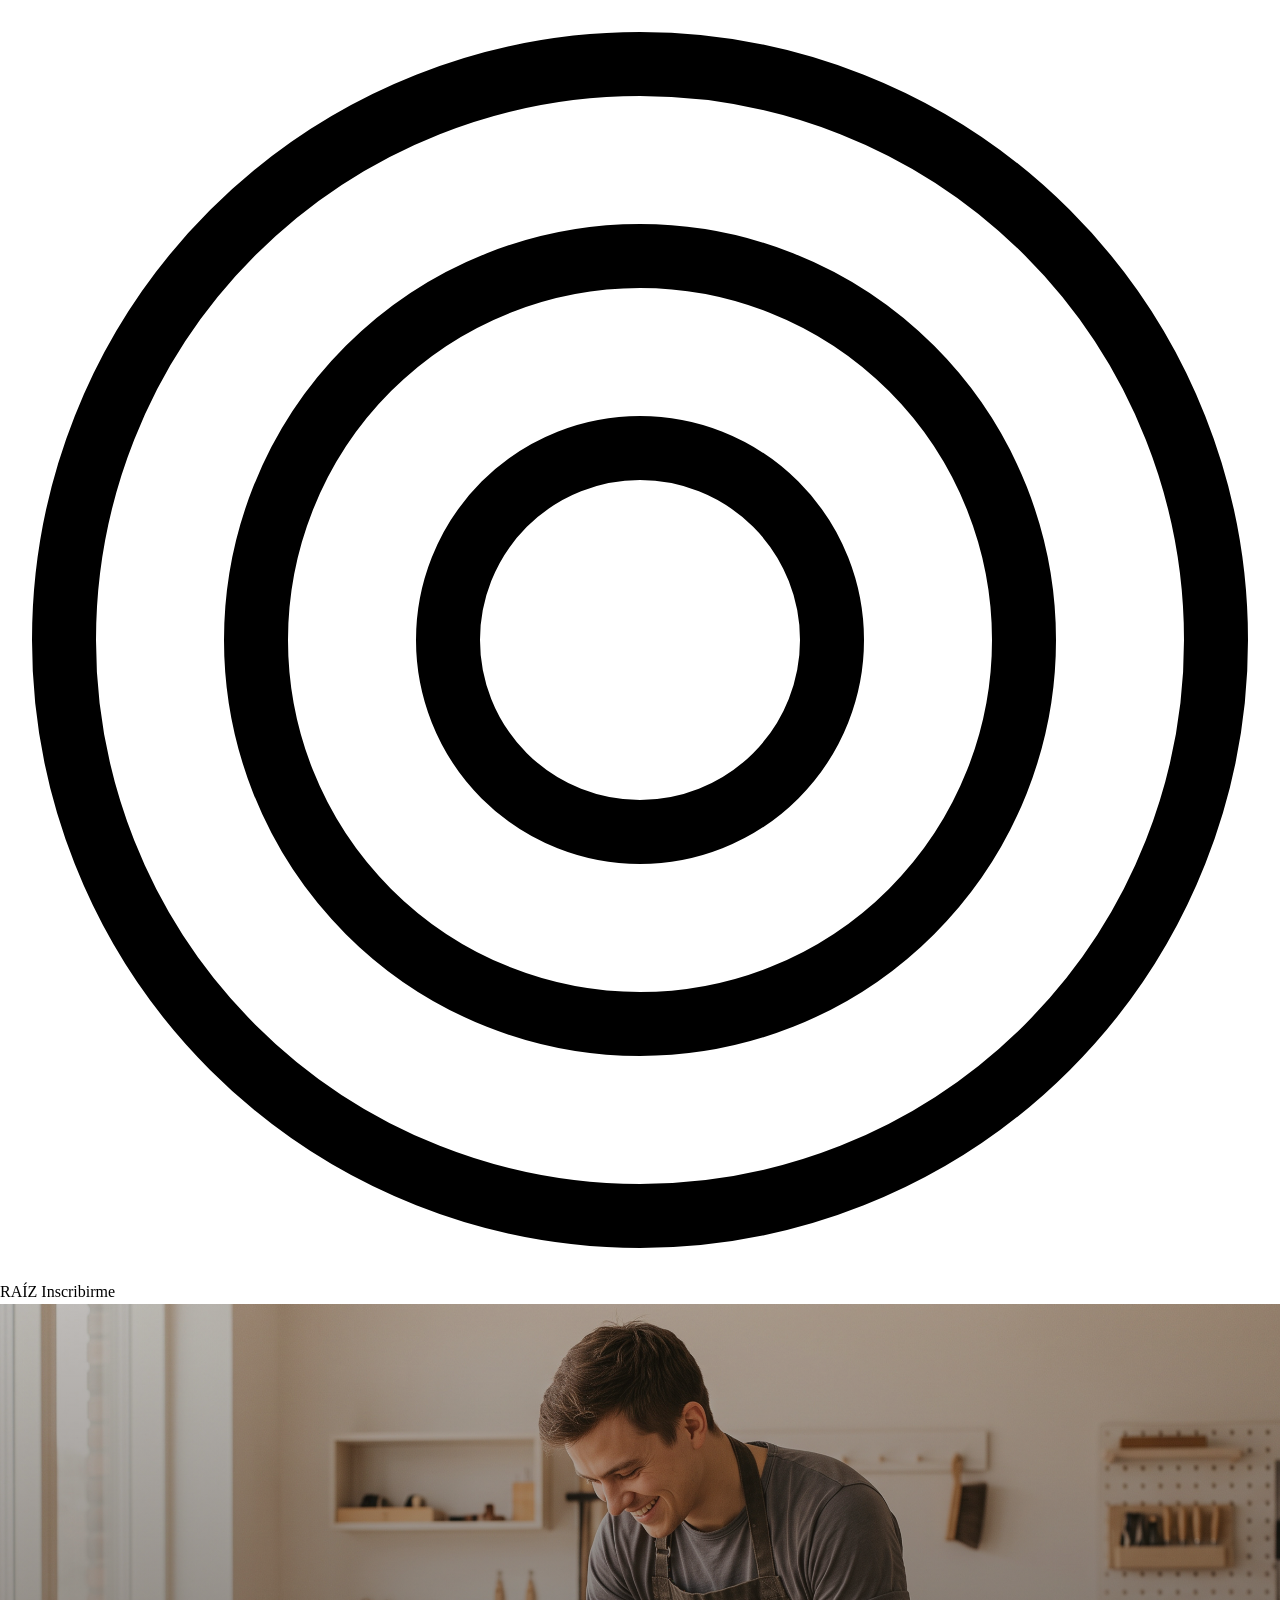
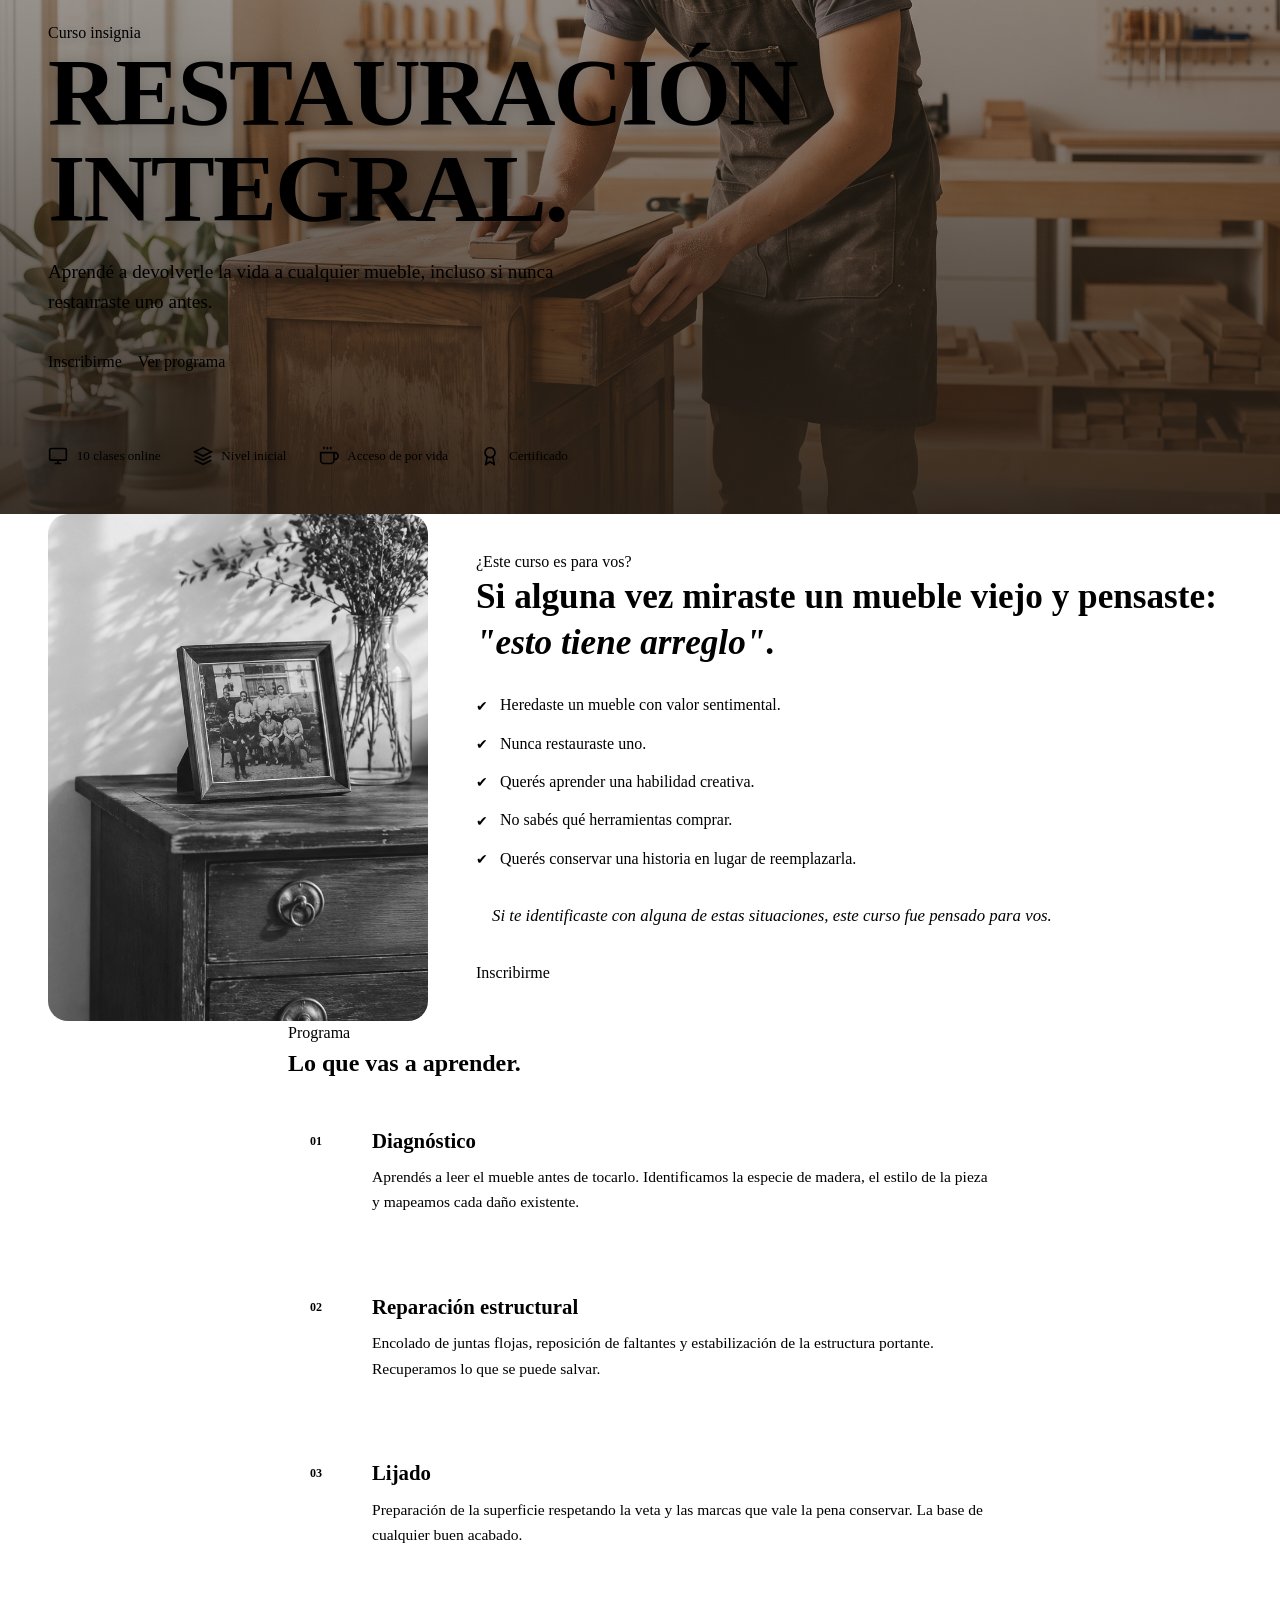
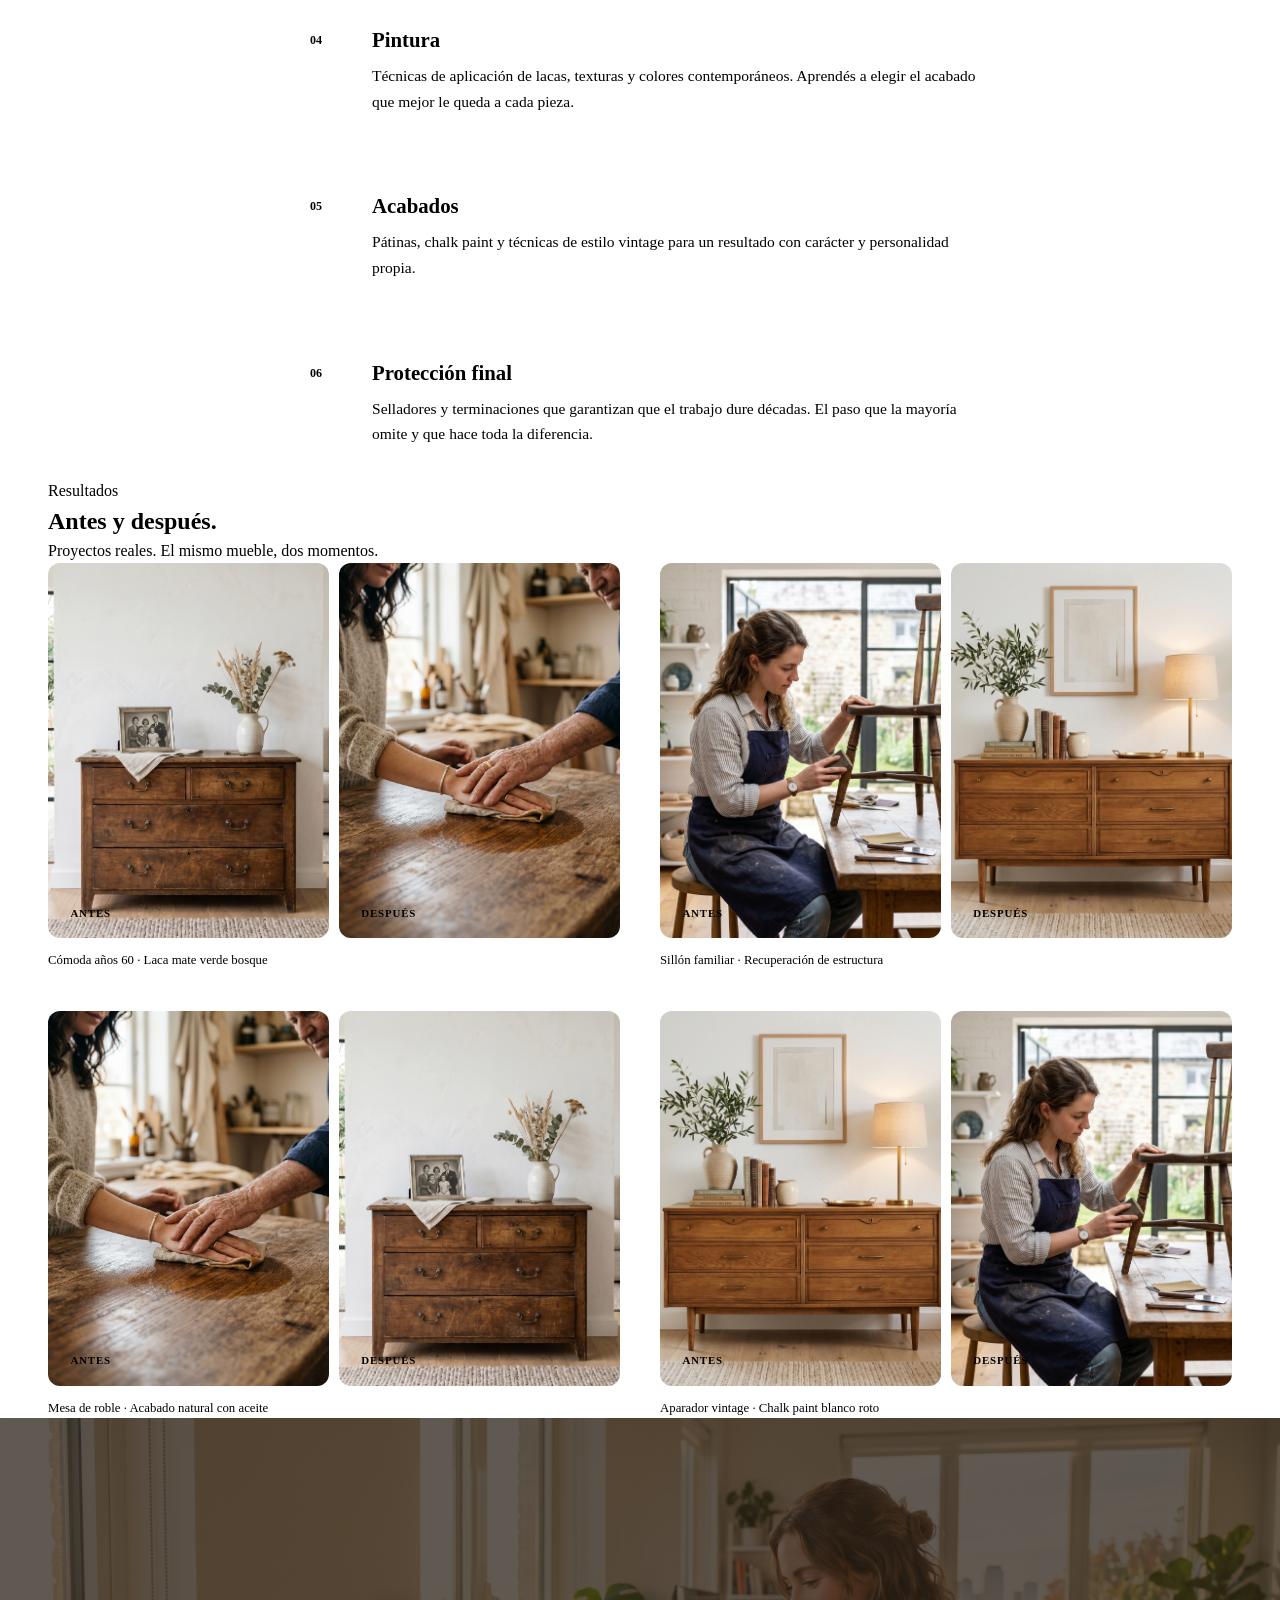
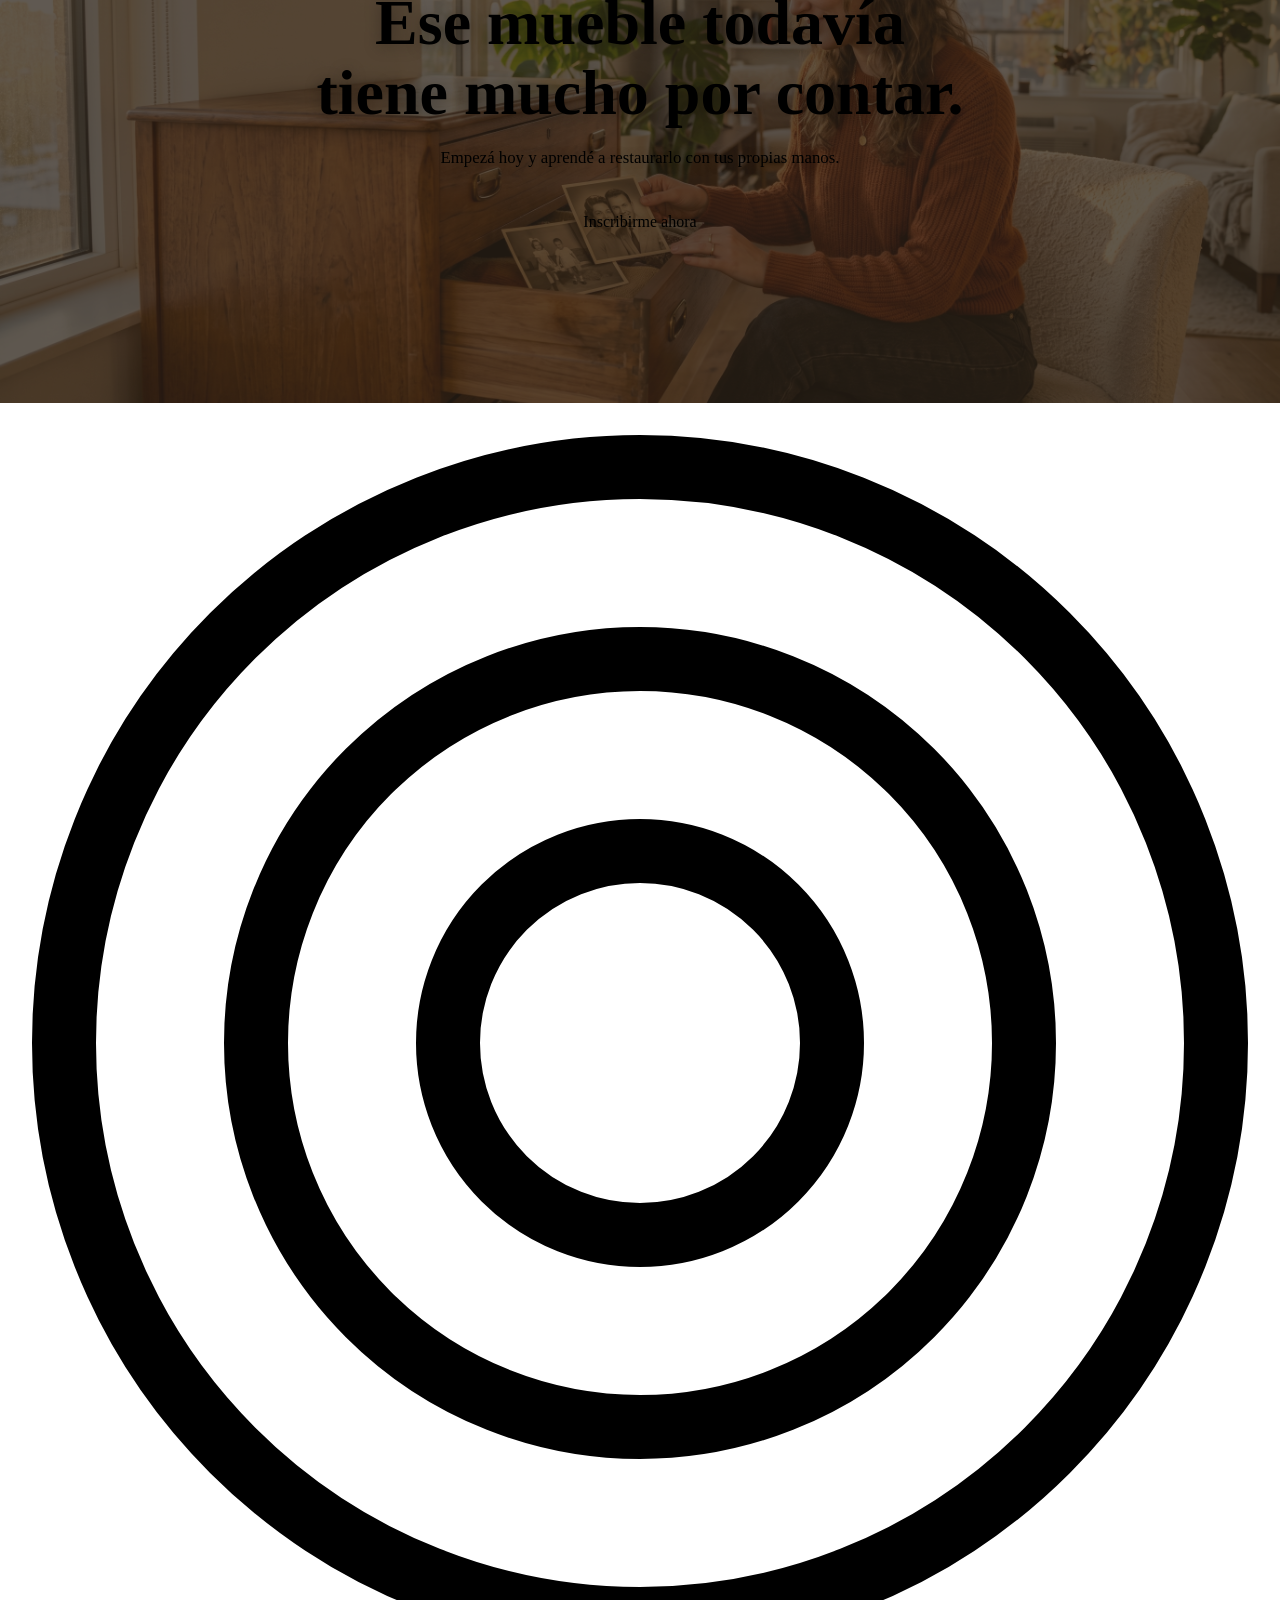
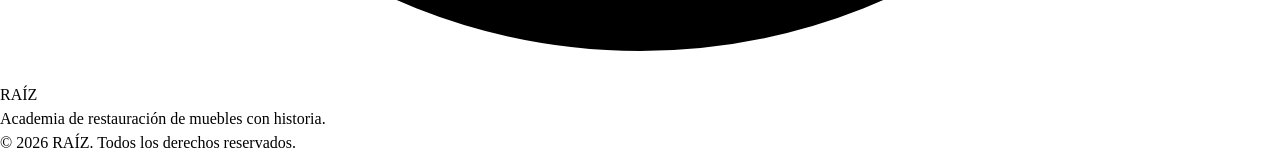
==== curso.html @ 38cbc6c5 "nuevaseccion" ====
<!DOCTYPE html>
<html lang="es">
<head>
  <meta charset="UTF-8">
  <meta name="viewport" content="width=device-width, initial-scale=1.0">
  <title>Restauración Integral — RAÍZ</title>
  <meta name="description" content="Aprendé a devolverle la vida a cualquier mueble, incluso si nunca restauraste uno antes.">
  <link rel="preconnect" href="https://fonts.googleapis.com">
  <link rel="preconnect" href="https://fonts.gstatic.com" crossorigin>
  <link href="https://fonts.googleapis.com/css2?family=Fraunces:opsz,wght@9..144,400;9..144,500;9..144,600;9..144,700&family=Inter:wght@400;500;600;700&family=JetBrains+Mono:wght@400;500;600&display=swap" rel="stylesheet">
  <link rel="stylesheet" href="css/reset.css">
  <link rel="stylesheet" href="css/styles.css">
  <link rel="stylesheet" href="css/curso.css">
</head>
<body>

  <header class="nav">
    <a href="index.html" class="nav__logo" aria-label="RAÍZ — volver al inicio">
      <svg class="nav__rings" viewBox="0 0 40 40" aria-hidden="true">
        <circle cx="20" cy="20" r="6" fill="none" stroke="currentColor" stroke-width="2"/>
        <circle cx="20" cy="20" r="12" fill="none" stroke="currentColor" stroke-width="2"/>
        <circle cx="20" cy="20" r="18" fill="none" stroke="currentColor" stroke-width="2"/>
      </svg>
      <span>RAÍZ</span>
    </a>
    <a href="#inscripcion" class="btn btn--primary nav__cta">Inscribirme</a>
  </header>

  <main>

    <!-- 1. HERO -->
    <section class="cp-hero">
      <div class="cp-hero__bg">
        <img src="assets/elmaselegido.jpg" alt="Mueble siendo restaurado" loading="eager">
      </div>
      <div class="cp-hero__scrim"></div>
      <div class="cp-hero__copy">
        <p class="eyebrow eyebrow--light">Curso insignia</p>
        <h1 class="cp-hero__title">Restauración<br>Integral.</h1>
        <p class="cp-hero__subtitle">
          Aprendé a devolverle la vida a cualquier mueble,
          incluso si nunca restauraste uno antes.
        </p>
        <div class="cp-hero__actions">
          <a href="#inscripcion" class="btn btn--primary btn--lg">Inscribirme</a>
          <a href="#programa" class="btn btn--ghost btn--ghost-light">Ver programa</a>
        </div>
        <div class="cp-hero__stats">
          <div class="cp-hero__stat">
            <svg viewBox="0 0 24 24" width="20" height="20" fill="none" stroke="currentColor" stroke-width="2" aria-hidden="true"><rect x="2" y="3" width="20" height="14" rx="2"/><path d="M8 21h8M12 17v4"/></svg>
            <span>10 clases online</span>
          </div>
          <div class="cp-hero__stat">
            <svg viewBox="0 0 24 24" width="20" height="20" fill="none" stroke="currentColor" stroke-width="2" aria-hidden="true"><path d="M12 2L2 7l10 5 10-5-10-5z"/><path d="M2 17l10 5 10-5M2 12l10 5 10-5"/></svg>
            <span>Nivel inicial</span>
          </div>
          <div class="cp-hero__stat">
            <svg viewBox="0 0 24 24" width="20" height="20" fill="none" stroke="currentColor" stroke-width="2" aria-hidden="true"><path d="M18 8h1a4 4 0 0 1 0 8h-1"/><path d="M2 8h16v9a4 4 0 0 1-4 4H6a4 4 0 0 1-4-4V8z"/><line x1="6" y1="1" x2="6" y2="4"/><line x1="10" y1="1" x2="10" y2="4"/><line x1="14" y1="1" x2="14" y2="4"/></svg>
            <span>Acceso de por vida</span>
          </div>
          <div class="cp-hero__stat">
            <svg viewBox="0 0 24 24" width="20" height="20" fill="none" stroke="currentColor" stroke-width="2" aria-hidden="true"><circle cx="12" cy="8" r="6"/><path d="M15.477 12.89L17 22l-5-3-5 3 1.523-9.11"/></svg>
            <span>Certificado</span>
          </div>
        </div>
      </div>
    </section>

    <!-- 2. ¿ESTE CURSO ES PARA VOS? -->
    <section class="cp-for fade-up">
      <div class="cp-for__inner">
        <div class="cp-for__image">
          <img src="assets/seccion2.jpg" alt="Persona trabajando en la restauración de un mueble" loading="lazy">
        </div>
        <div class="cp-for__content">
          <p class="eyebrow">¿Este curso es para vos?</p>
          <h2 class="cp-for__title">Si alguna vez miraste un mueble viejo y pensaste: <em>"esto tiene arreglo"</em>.</h2>
          <ul class="cp-for__list">
            <li><span class="cp-for__check" aria-hidden="true">✔</span>Heredaste un mueble con valor sentimental.</li>
            <li><span class="cp-for__check" aria-hidden="true">✔</span>Nunca restauraste uno.</li>
            <li><span class="cp-for__check" aria-hidden="true">✔</span>Querés aprender una habilidad creativa.</li>
            <li><span class="cp-for__check" aria-hidden="true">✔</span>No sabés qué herramientas comprar.</li>
            <li><span class="cp-for__check" aria-hidden="true">✔</span>Querés conservar una historia en lugar de reemplazarla.</li>
          </ul>
          <p class="cp-for__callout">
            Si te identificaste con alguna de estas situaciones, este curso fue pensado para vos.
          </p>
          <a href="#inscripcion" class="btn btn--primary">Inscribirme</a>
        </div>
      </div>
    </section>

    <!-- 3. PROGRAMA -->
    <section class="cp-program fade-up" id="programa">
      <div class="section-head">
        <p class="eyebrow">Programa</p>
        <h2 class="section-title">Lo que vas a aprender.</h2>
      </div>
      <div class="cp-program__timeline">
        <div class="cp-program__item">
          <div class="cp-program__num">01</div>
          <div class="cp-program__content">
            <h3>Diagnóstico</h3>
            <p>Aprendés a leer el mueble antes de tocarlo. Identificamos la especie de madera, el estilo de la pieza y mapeamos cada daño existente.</p>
          </div>
        </div>
        <div class="cp-program__item">
          <div class="cp-program__num">02</div>
          <div class="cp-program__content">
            <h3>Reparación estructural</h3>
            <p>Encolado de juntas flojas, reposición de faltantes y estabilización de la estructura portante. Recuperamos lo que se puede salvar.</p>
          </div>
        </div>
        <div class="cp-program__item">
          <div class="cp-program__num">03</div>
          <div class="cp-program__content">
            <h3>Lijado</h3>
            <p>Preparación de la superficie respetando la veta y las marcas que vale la pena conservar. La base de cualquier buen acabado.</p>
          </div>
        </div>
        <div class="cp-program__item">
          <div class="cp-program__num">04</div>
          <div class="cp-program__content">
            <h3>Pintura</h3>
            <p>Técnicas de aplicación de lacas, texturas y colores contemporáneos. Aprendés a elegir el acabado que mejor le queda a cada pieza.</p>
          </div>
        </div>
        <div class="cp-program__item">
          <div class="cp-program__num">05</div>
          <div class="cp-program__content">
            <h3>Acabados</h3>
            <p>Pátinas, chalk paint y técnicas de estilo vintage para un resultado con carácter y personalidad propia.</p>
          </div>
        </div>
        <div class="cp-program__item">
          <div class="cp-program__num">06</div>
          <div class="cp-program__content">
            <h3>Protección final</h3>
            <p>Selladores y terminaciones que garantizan que el trabajo dure décadas. El paso que la mayoría omite y que hace toda la diferencia.</p>
          </div>
        </div>
      </div>
    </section>

    <!-- 4. ANTES Y DESPUÉS -->
    <section class="cp-transforms fade-up">
      <div class="section-head">
        <p class="eyebrow">Resultados</p>
        <h2 class="section-title">Antes y después.</h2>
        <p class="section-desc">Proyectos reales. El mismo mueble, dos momentos.</p>
      </div>
      <div class="cp-transforms__grid">
        <article class="cp-transform">
          <div class="cp-transform__images">
            <div class="cp-transform__img-wrap">
              <img src="assets/galeria1.jpeg" alt="Proyecto 1 antes" loading="lazy">
              <span class="cp-transform__label">Antes</span>
            </div>
            <div class="cp-transform__img-wrap">
              <img src="assets/galeria2.jpeg" alt="Proyecto 1 después" loading="lazy">
              <span class="cp-transform__label cp-transform__label--after">Después</span>
            </div>
          </div>
          <p class="cp-transform__caption">Cómoda años 60 · Laca mate verde bosque</p>
        </article>
        <article class="cp-transform">
          <div class="cp-transform__images">
            <div class="cp-transform__img-wrap">
              <img src="assets/galeria3.jpeg" alt="Proyecto 2 antes" loading="lazy">
              <span class="cp-transform__label">Antes</span>
            </div>
            <div class="cp-transform__img-wrap">
              <img src="assets/galeria4.jpeg" alt="Proyecto 2 después" loading="lazy">
              <span class="cp-transform__label cp-transform__label--after">Después</span>
            </div>
          </div>
          <p class="cp-transform__caption">Sillón familiar · Recuperación de estructura</p>
        </article>
        <article class="cp-transform">
          <div class="cp-transform__images">
            <div class="cp-transform__img-wrap">
              <img src="assets/galeria2.jpeg" alt="Proyecto 3 antes" loading="lazy">
              <span class="cp-transform__label">Antes</span>
            </div>
            <div class="cp-transform__img-wrap">
              <img src="assets/galeria1.jpeg" alt="Proyecto 3 después" loading="lazy">
              <span class="cp-transform__label cp-transform__label--after">Después</span>
            </div>
          </div>
          <p class="cp-transform__caption">Mesa de roble · Acabado natural con aceite</p>
        </article>
        <article class="cp-transform">
          <div class="cp-transform__images">
            <div class="cp-transform__img-wrap">
              <img src="assets/galeria4.jpeg" alt="Proyecto 4 antes" loading="lazy">
              <span class="cp-transform__label">Antes</span>
            </div>
            <div class="cp-transform__img-wrap">
              <img src="assets/galeria3.jpeg" alt="Proyecto 4 después" loading="lazy">
              <span class="cp-transform__label cp-transform__label--after">Después</span>
            </div>
          </div>
          <p class="cp-transform__caption">Aparador vintage · Chalk paint blanco roto</p>
        </article>
      </div>
    </section>

    <!-- 5. CTA FINAL -->
    <section class="cp-cta" id="inscripcion">
      <div class="cp-cta__bg">
        <img src="assets/imagenfondo.jpeg" alt="Mueble restaurado" loading="lazy">
      </div>
      <div class="cp-cta__scrim"></div>
      <div class="cp-cta__copy">
        <h2 class="cp-cta__title">Ese mueble todavía<br>tiene mucho por contar.</h2>
        <p class="cp-cta__sub">Empezá hoy y aprendé a restaurarlo con tus propias manos.</p>
        <a href="#" class="btn btn--primary btn--lg">Inscribirme ahora</a>
      </div>
    </section>

  </main>

  <footer class="footer">
    <div class="footer__inner">
      <a href="index.html" class="nav__logo">
        <svg class="nav__rings" viewBox="0 0 40 40" aria-hidden="true">
          <circle cx="20" cy="20" r="6" fill="none" stroke="currentColor" stroke-width="2"/>
          <circle cx="20" cy="20" r="12" fill="none" stroke="currentColor" stroke-width="2"/>
          <circle cx="20" cy="20" r="18" fill="none" stroke="currentColor" stroke-width="2"/>
        </svg>
        <span>RAÍZ</span>
      </a>
      <p class="footer__tagline">Academia de restauración de muebles con historia.</p>
      <span class="footer__copy">© 2026 RAÍZ. Todos los derechos reservados.</span>
    </div>
  </footer>

  <script src="js/main.js"></script>
</body>
</html>
---- css/styles.css ----
/* =========================================================
   curso.css — estilos exclusivos de la página del curso
   Hereda toda la identidad visual de styles.css
   ========================================================= */

main > section {
  padding: var(--space-section) 1.5rem;
}

/* =========================================================
   1. HERO
   ========================================================= */
.cp-hero {
  position: relative;
  display: flex;
  align-items: flex-end;
  min-height: 90vh;
  padding: 4rem 1.5rem 3rem;
  overflow: hidden;
  isolation: isolate;
}

.cp-hero__bg { position: absolute; inset: 0; z-index: -2; }
.cp-hero__bg img { width: 100%; height: 100%; object-fit: cover; }

.cp-hero__scrim {
  position: absolute; inset: 0; z-index: -1;
  background: linear-gradient(
    to top,
    rgba(43,33,24,0.92) 0%,
    rgba(43,33,24,0.55) 50%,
    rgba(43,33,24,0.3) 100%
  );
}

.cp-hero__copy {
  max-width: var(--max-w);
  width: 100%;
  margin: 0 auto;
  text-shadow: 0 2px 16px rgba(0,0,0,0.2);
}

.cp-hero__title {
  font-family: var(--font-display);
  font-weight: 600;
  font-size: clamp(3rem, 8vw, 6rem);
  line-height: 1.0;
  letter-spacing: -0.02em;
  text-transform: uppercase;
  color: var(--bg);
  margin-bottom: 1.25rem;
}

.cp-hero__subtitle {
  font-size: clamp(1rem, 2vw, 1.2rem);
  line-height: 1.6;
  color: color-mix(in srgb, var(--bg) 88%, transparent);
  max-width: 560px;
  margin-bottom: 2rem;
}

.cp-hero__actions {
  display: flex;
  flex-wrap: wrap;
  gap: 1rem;
  margin-bottom: 2.5rem;
}

.cp-hero__stats {
  display: flex;
  flex-wrap: wrap;
  gap: 1.25rem 2rem;
  padding-top: 2rem;
  border-top: 1px solid color-mix(in srgb, var(--bg) 25%, transparent);
}

.cp-hero__stat {
  display: flex;
  align-items: center;
  gap: 0.55rem;
  font-family: var(--font-mono);
  font-size: 0.82rem;
  color: color-mix(in srgb, var(--bg) 85%, transparent);
}

.cp-hero__stat svg {
  color: var(--accent);
  flex-shrink: 0;
}

/* =========================================================
   2. ¿ESTE CURSO ES PARA VOS?
   ========================================================= */
.cp-for { max-width: var(--max-w); margin: 0 auto; }

.cp-for__inner {
  display: grid;
  grid-template-columns: 1fr;
  gap: 3rem;
  align-items: center;
}

.cp-for__image {
  aspect-ratio: 3/4;
  overflow: hidden;
  border-radius: 1.25rem;
  border: var(--border-w) solid var(--ink);
  box-shadow: var(--shadow-lg);
}

.cp-for__image img {
  width: 100%; height: 100%; object-fit: cover;
}

.cp-for__title {
  font-family: var(--font-display);
  font-size: clamp(1.6rem, 3vw, 2.2rem);
  font-weight: 600;
  line-height: 1.3;
  margin-bottom: 1.75rem;
}

.cp-for__title em {
  font-style: italic;
  color: var(--accent-dark);
}

.cp-for__list {
  list-style: none;
  display: flex;
  flex-direction: column;
  gap: 0.9rem;
  margin-bottom: 2rem;
}

.cp-for__list li {
  display: flex;
  align-items: flex-start;
  gap: 0.75rem;
  font-size: 1rem;
  line-height: 1.5;
}

.cp-for__check {
  color: var(--accent-dark);
  font-size: 0.9rem;
  flex-shrink: 0;
  margin-top: 0.15rem;
}

.cp-for__callout {
  font-family: var(--font-display);
  font-style: italic;
  font-size: 1.05rem;
  line-height: 1.55;
  color: color-mix(in srgb, var(--ink) 75%, transparent);
  border-left: 3px solid var(--accent);
  padding-left: 1rem;
  margin-bottom: 2rem;
}

/* =========================================================
   3. PROGRAMA — línea de tiempo vertical
   ========================================================= */
.cp-program { max-width: 800px; margin: 0 auto; }

.cp-program__timeline {
  position: relative;
  display: flex;
  flex-direction: column;
  gap: 0;
}

.cp-program__timeline::before {
  content: "";
  position: absolute;
  left: 28px;
  top: 0;
  bottom: 0;
  width: 2px;
  background: color-mix(in srgb, var(--ink) 12%, transparent);
}

.cp-program__item {
  display: flex;
  gap: 1.75rem;
  align-items: flex-start;
  padding: 2rem 0;
  border-bottom: 1px solid color-mix(in srgb, var(--ink) 10%, transparent);
  position: relative;
}

.cp-program__item:last-child {
  border-bottom: none;
}

.cp-program__num {
  font-family: var(--font-mono);
  font-size: 0.75rem;
  font-weight: 600;
  color: var(--bg);
  background: var(--ink);
  width: 56px;
  height: 56px;
  border-radius: 50%;
  display: flex;
  align-items: center;
  justify-content: center;
  flex-shrink: 0;
  border: var(--border-w) solid var(--ink);
  position: relative;
  z-index: 1;
}

.cp-program__content h3 {
  font-family: var(--font-display);
  font-size: 1.3rem;
  font-weight: 600;
  margin-bottom: 0.5rem;
  padding-top: 0.75rem;
}

.cp-program__content p {
  font-size: 0.97rem;
  line-height: 1.65;
  color: color-mix(in srgb, var(--ink) 75%, transparent);
}

/* =========================================================
   4. ANTES Y DESPUÉS
   ========================================================= */
.cp-transforms { max-width: var(--max-w); margin: 0 auto; }

.cp-transforms__grid {
  display: grid;
  grid-template-columns: 1fr;
  gap: 2.5rem;
}

.cp-transform { display: flex; flex-direction: column; gap: 0.85rem; }

.cp-transform__images {
  display: grid;
  grid-template-columns: 1fr 1fr;
  gap: 0.6rem;
}

.cp-transform__img-wrap {
  position: relative;
  aspect-ratio: 3/4;
  overflow: hidden;
  border: var(--border-w) solid var(--ink);
  border-radius: 0.75rem;
}

.cp-transform__img-wrap img {
  width: 100%; height: 100%; object-fit: cover;
}

.cp-transform__label {
  position: absolute;
  bottom: 0.75rem; left: 0.75rem;
  font-family: var(--font-mono);
  font-size: 0.68rem;
  font-weight: 600;
  text-transform: uppercase;
  letter-spacing: 0.08em;
  padding: 0.3rem 0.65rem;
  border-radius: 999px;
  background: var(--bg);
  color: var(--wood);
  border: 1.5px solid var(--ink);
}

.cp-transform__label--after {
  background: var(--accent-dark);
  color: var(--bg);
}

.cp-transform__caption {
  font-family: var(--font-mono);
  font-size: 0.8rem;
  color: color-mix(in srgb, var(--ink) 60%, transparent);
}

/* =========================================================
   5. CTA FINAL
   ========================================================= */
.cp-cta {
  position: relative;
  display: flex;
  align-items: center;
  justify-content: center;
  min-height: 65vh;
  text-align: center;
  overflow: hidden;
  isolation: isolate;
}

.cp-cta__bg { position: absolute; inset: 0; z-index: -2; }
.cp-cta__bg img { width: 100%; height: 100%; object-fit: cover; }

.cp-cta__scrim {
  position: absolute; inset: 0; z-index: -1;
  background: rgba(43,33,24,0.74);
}

.cp-cta__copy {
  padding: 3rem 1.5rem;
  text-shadow: 0 2px 16px rgba(0,0,0,0.3);
}

.cp-cta__title {
  font-family: var(--font-display);
  font-weight: 600;
  font-size: clamp(2.2rem, 5vw, 4rem);
  line-height: 1.1;
  color: var(--bg);
  margin-bottom: 1rem;
}

.cp-cta__sub {
  font-size: 1.05rem;
  color: color-mix(in srgb, var(--bg) 82%, transparent);
  margin-bottom: 2.5rem;
  max-width: 480px;
  margin-left: auto;
  margin-right: auto;
}

/* =========================================================
   RESPONSIVE
   ========================================================= */
@media (min-width: 700px) {
  .cp-transforms__grid { grid-template-columns: repeat(2, 1fr); }
}

@media (min-width: 860px) {
  .cp-for__inner { grid-template-columns: 380px 1fr; }
  .cp-program__timeline::before { left: 28px; }
}

@media (min-width: 960px) {
  .cp-hero { padding-left: 3rem; padding-right: 3rem; }
  main > section { padding-left: 3rem; padding-right: 3rem; }
}
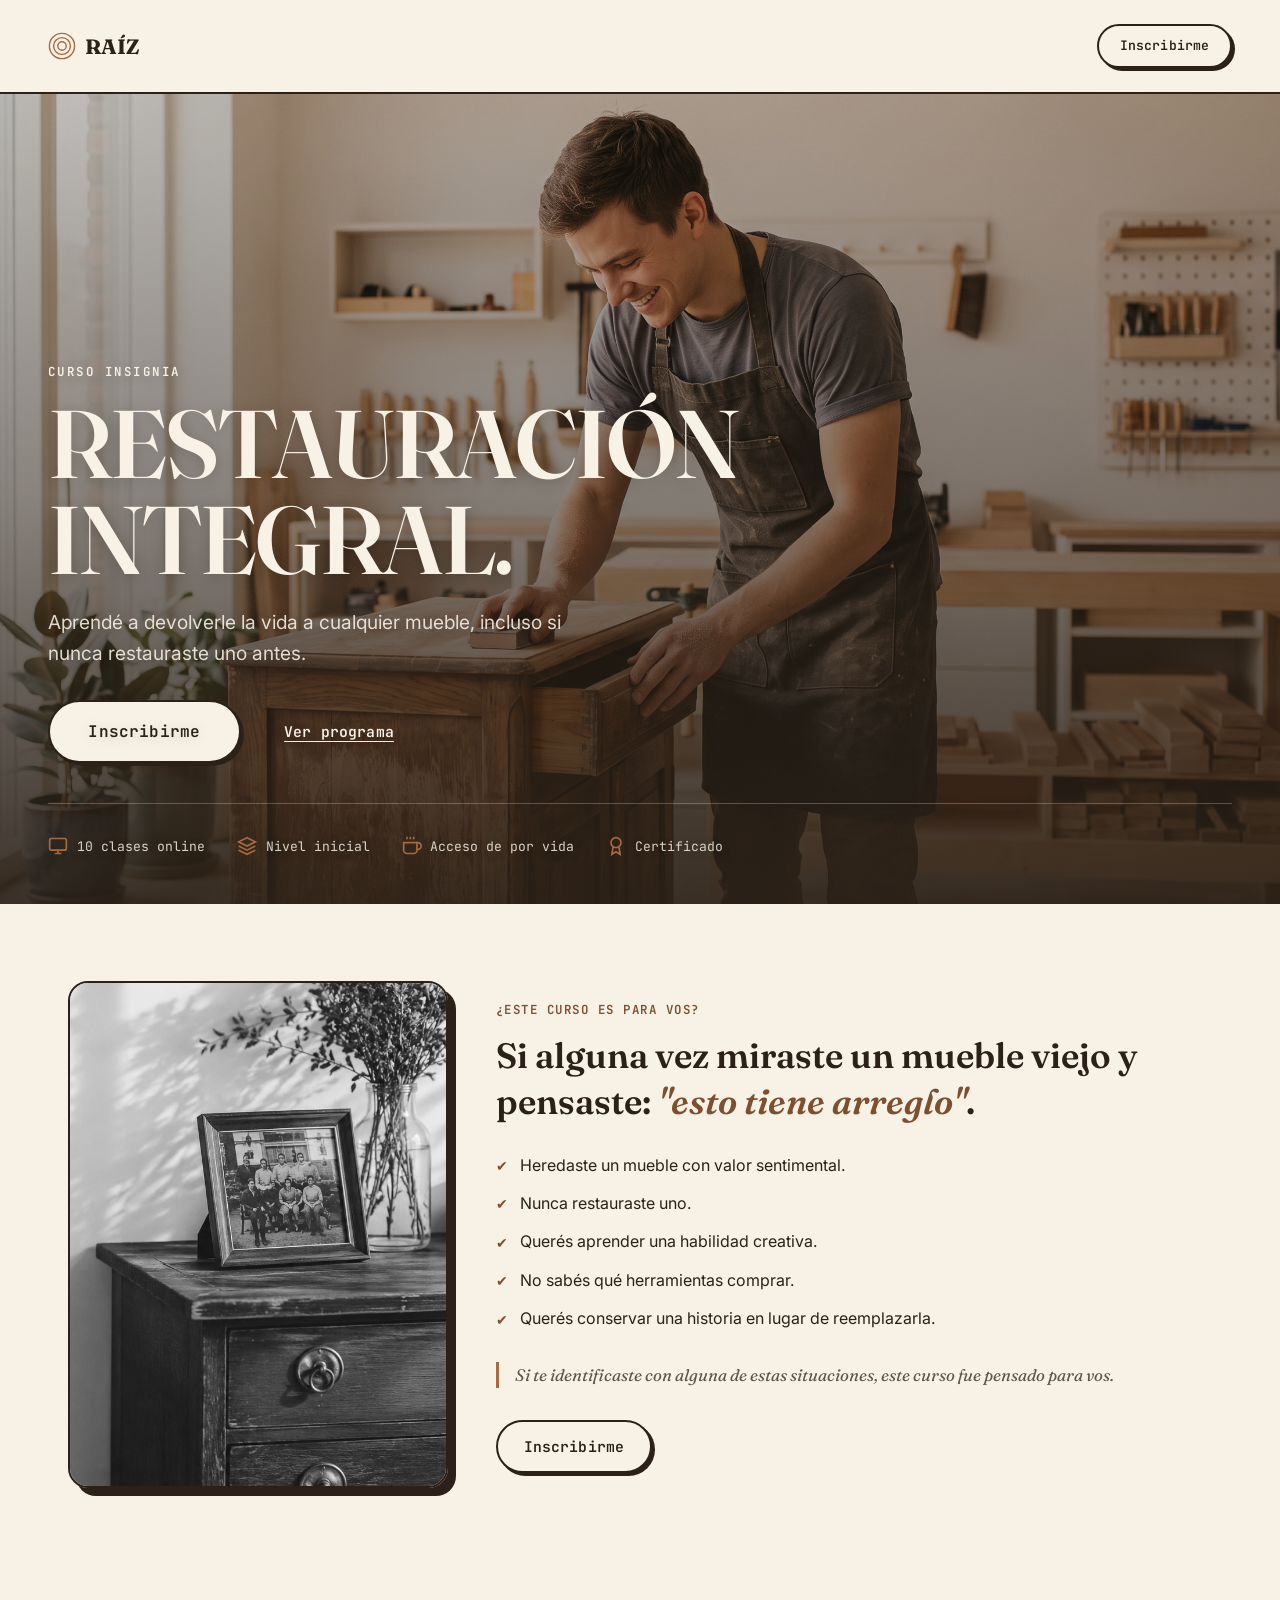
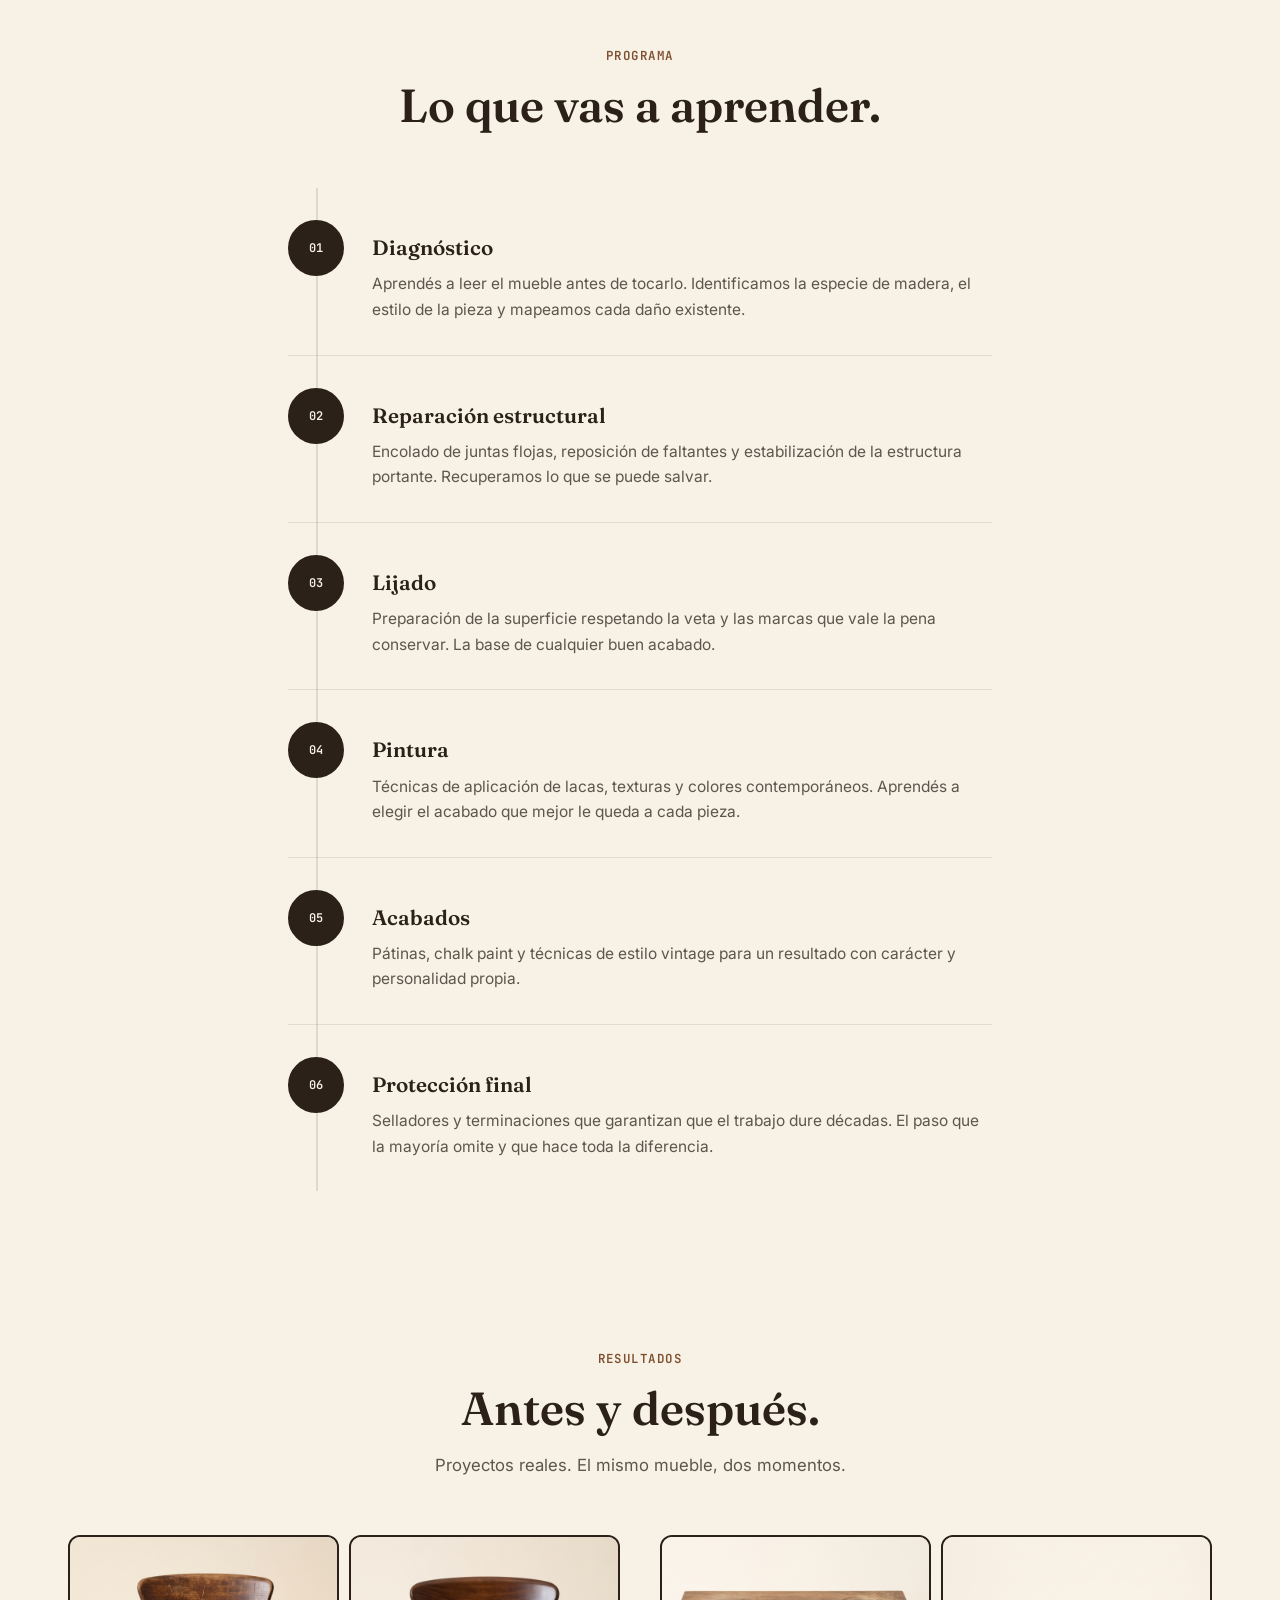
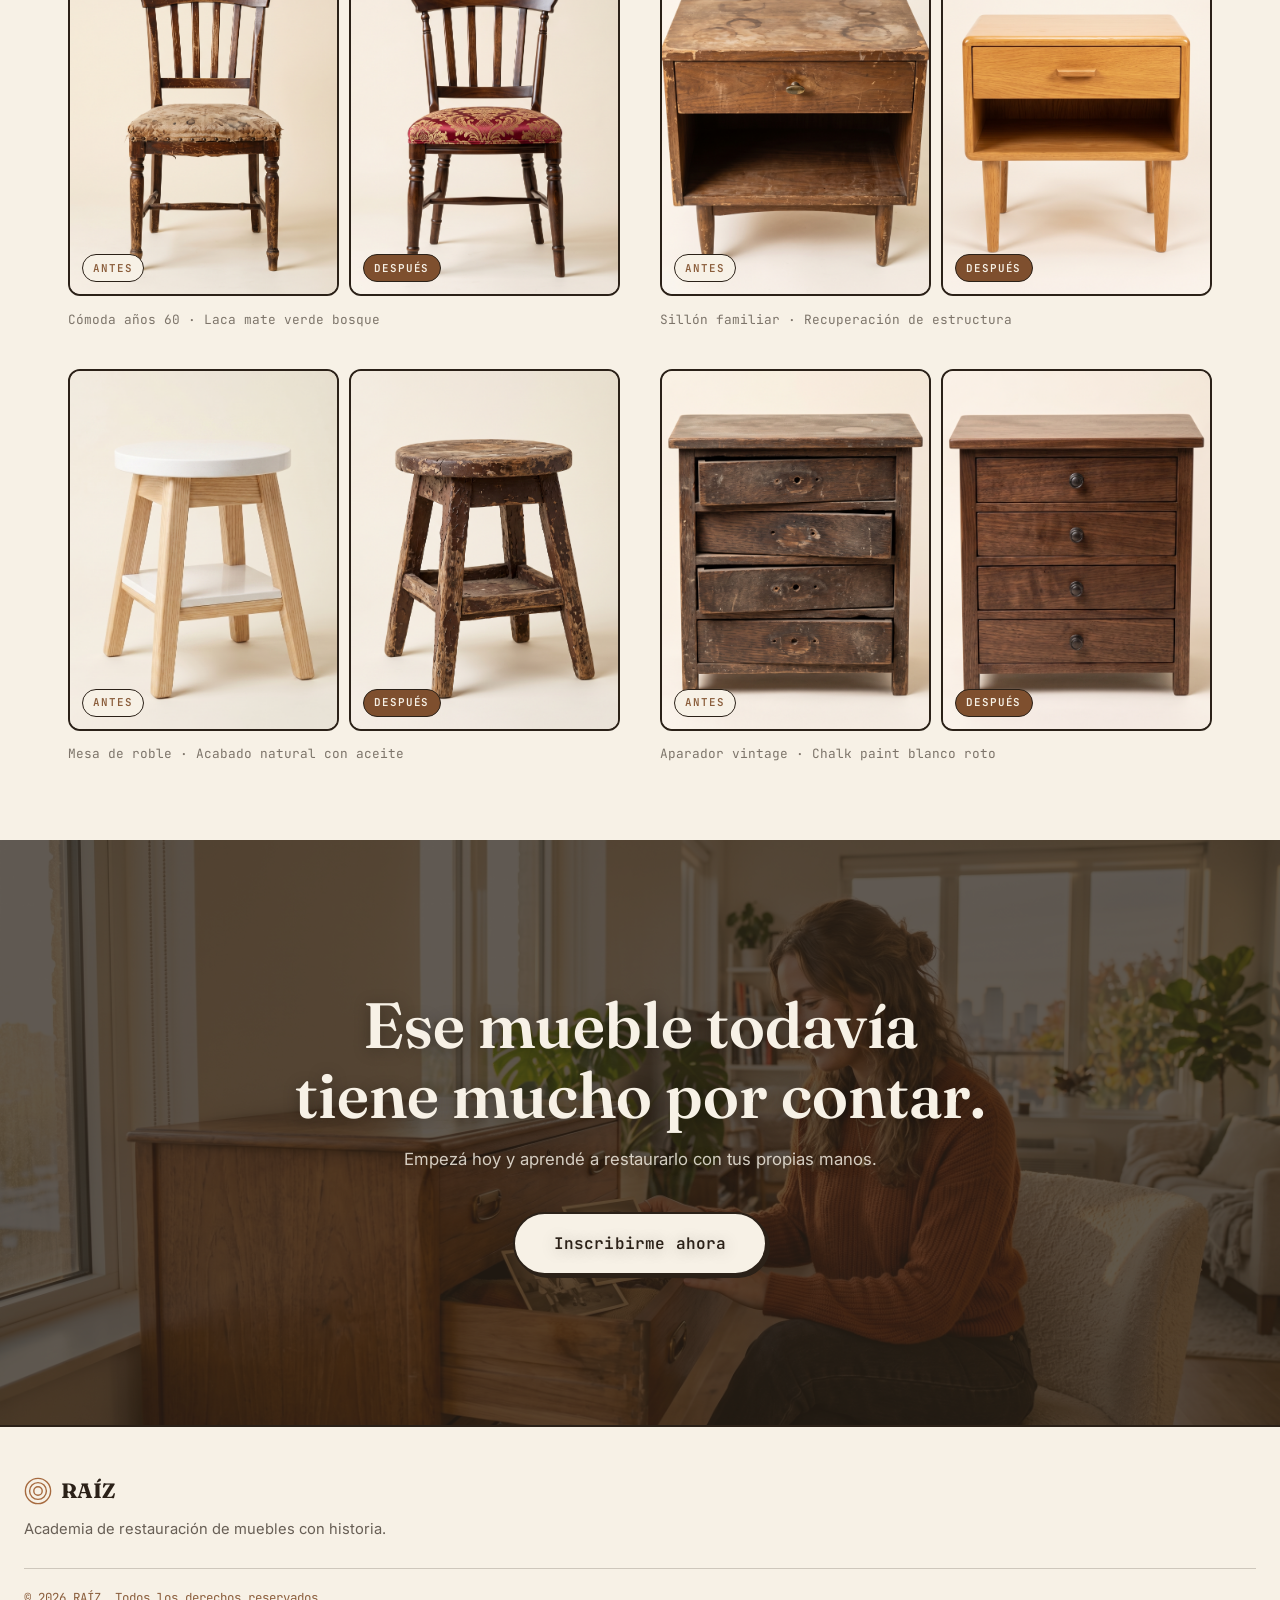
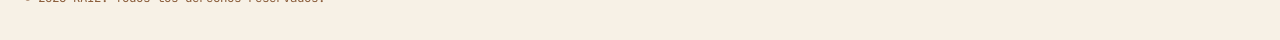
==== commit 0137876a: "Update curso.html" ====
--- a/curso.html
+++ b/curso.html
@@ -153,11 +153,11 @@
         <article class="cp-transform">
           <div class="cp-transform__images">
             <div class="cp-transform__img-wrap">
-              <img src="assets/galeria1.jpeg" alt="Proyecto 1 antes" loading="lazy">
-              <span class="cp-transform__label">Antes</span>
-            </div>
-            <div class="cp-transform__img-wrap">
-              <img src="assets/galeria2.jpeg" alt="Proyecto 1 después" loading="lazy">
+              <img src="assets/1restaurada1.jpeg" alt="Proyecto 1 antes" loading="lazy">
+              <span class="cp-transform__label">Antes</span>
+            </div>
+            <div class="cp-transform__img-wrap">
+              <img src="assets/1restaurada2.jpeg" alt="Proyecto 1 después" loading="lazy">
               <span class="cp-transform__label cp-transform__label--after">Después</span>
             </div>
           </div>
@@ -166,11 +166,11 @@
         <article class="cp-transform">
           <div class="cp-transform__images">
             <div class="cp-transform__img-wrap">
-              <img src="assets/galeria3.jpeg" alt="Proyecto 2 antes" loading="lazy">
-              <span class="cp-transform__label">Antes</span>
-            </div>
-            <div class="cp-transform__img-wrap">
-              <img src="assets/galeria4.jpeg" alt="Proyecto 2 después" loading="lazy">
+              <img src="assets/2restaurada1.jpeg" alt="Proyecto 2 antes" loading="lazy">
+              <span class="cp-transform__label">Antes</span>
+            </div>
+            <div class="cp-transform__img-wrap">
+              <img src="assets/2restaurada2.jpeg" alt="Proyecto 2 después" loading="lazy">
               <span class="cp-transform__label cp-transform__label--after">Después</span>
             </div>
           </div>
@@ -179,11 +179,11 @@
         <article class="cp-transform">
           <div class="cp-transform__images">
             <div class="cp-transform__img-wrap">
-              <img src="assets/galeria2.jpeg" alt="Proyecto 3 antes" loading="lazy">
-              <span class="cp-transform__label">Antes</span>
-            </div>
-            <div class="cp-transform__img-wrap">
-              <img src="assets/galeria1.jpeg" alt="Proyecto 3 después" loading="lazy">
+              <img src="assets/3restaurada1.jpeg" alt="Proyecto 3 antes" loading="lazy">
+              <span class="cp-transform__label">Antes</span>
+            </div>
+            <div class="cp-transform__img-wrap">
+              <img src="assets/3restaurada2.jpeg" alt="Proyecto 3 después" loading="lazy">
               <span class="cp-transform__label cp-transform__label--after">Después</span>
             </div>
           </div>
@@ -192,11 +192,11 @@
         <article class="cp-transform">
           <div class="cp-transform__images">
             <div class="cp-transform__img-wrap">
-              <img src="assets/galeria4.jpeg" alt="Proyecto 4 antes" loading="lazy">
-              <span class="cp-transform__label">Antes</span>
-            </div>
-            <div class="cp-transform__img-wrap">
-              <img src="assets/galeria3.jpeg" alt="Proyecto 4 después" loading="lazy">
+              <img src="assets/4restaurada1.jpeg" alt="Proyecto 4 antes" loading="lazy">
+              <span class="cp-transform__label">Antes</span>
+            </div>
+            <div class="cp-transform__img-wrap">
+              <img src="assets/4restaurada2.jpeg" alt="Proyecto 4 después" loading="lazy">
               <span class="cp-transform__label cp-transform__label--after">Después</span>
             </div>
           </div>
--- a/css/styles.css
+++ b/css/styles.css
@@ -1,346 +1,671 @@
 /* =========================================================
-   curso.css — estilos exclusivos de la página del curso
-   Hereda toda la identidad visual de styles.css
-   ========================================================= */
+   RAÍZ — styles.css
+   ========================================================= */
+
+:root {
+  --bg:            #F7F1E6;
+  --bg-soft:       #EFE6D4;
+  --ink:           #2B2118;
+  --wood:          #8B5E3C;
+  --wood-light:    #C9A87C;
+  --accent:        #A66A3F;
+  --accent-dark:   #7E4F2E;
+  --forest:        #1F6F5C;
+  --font-display:  'Fraunces', 'Georgia', serif;
+  --font-body:     'Inter', -apple-system, sans-serif;
+  --font-mono:     'JetBrains Mono', 'Courier New', monospace;
+  --shadow-sm:     3px 3px 0px 0px var(--ink);
+  --shadow-md:     5px 5px 0px 0px var(--ink);
+  --shadow-lg:     8px 8px 0px 0px var(--ink);
+  --border-w:      2px;
+  --max-w:         1240px;
+  --space-section: clamp(3rem, 6vw, 5rem);
+}
+
+body {
+  background: var(--bg);
+  color: var(--ink);
+  font-family: var(--font-body);
+  line-height: 1.5;
+}
 
 main > section {
   padding: var(--space-section) 1.5rem;
 }
 
+.sr-only {
+  position: absolute; width: 1px; height: 1px;
+  padding: 0; margin: -1px; overflow: hidden;
+  clip: rect(0,0,0,0); white-space: nowrap; border: 0;
+}
+
+/* ---- Shared typography ---- */
+.eyebrow {
+  font-family: var(--font-mono);
+  font-size: 0.78rem;
+  letter-spacing: 0.12em;
+  text-transform: uppercase;
+  color: var(--accent-dark);
+  font-weight: 600;
+  display: inline-block;
+  margin-bottom: 0.85rem;
+}
+.eyebrow--light { color: var(--bg); letter-spacing: 0.2em; }
+
+.section-head { max-width: 680px; margin: 0 auto 3.5rem; text-align: center; }
+.section-head--light { color: var(--bg); }
+
+.section-title {
+  font-family: var(--font-display);
+  font-size: clamp(2rem, 4vw, 2.9rem);
+  font-weight: 600; line-height: 1.15; margin-bottom: 1rem;
+}
+.section-title--light { color: var(--bg); }
+
+.section-desc { font-size: 1.05rem; line-height: 1.6; color: color-mix(in srgb, var(--ink) 75%, transparent); }
+.section-desc--light { color: color-mix(in srgb, var(--bg) 85%, transparent); }
+
+/* ---- Buttons ---- */
+.btn {
+  display: inline-flex; align-items: center; justify-content: center;
+  gap: 0.5rem; padding: 0.85rem 1.6rem;
+  font-family: var(--font-mono); font-size: 0.92rem; font-weight: 600;
+  letter-spacing: 0.01em; border: var(--border-w) solid var(--ink);
+  border-radius: 999px; box-shadow: var(--shadow-sm);
+  transition: transform 0.15s ease, box-shadow 0.15s ease;
+  white-space: nowrap; text-decoration: none;
+}
+.btn:hover { transform: translate(-2px,-2px); box-shadow: var(--shadow-md); }
+.btn:active { transform: translate(1px,1px); box-shadow: 2px 2px 0 0 var(--ink); }
+.btn:focus-visible { outline: 3px solid var(--forest); outline-offset: 3px; }
+.btn--primary { background: var(--bg); color: var(--ink); }
+.btn--accent  { background: var(--accent-dark); color: var(--bg); border-color: var(--ink); }
+.btn--ghost   { background: transparent; border-color: transparent; box-shadow: none; text-decoration: underline; text-underline-offset: 4px; }
+.btn--ghost:hover { transform: none; box-shadow: none; color: var(--accent-dark); }
+.btn--ghost-light { color: var(--bg); }
+.btn--ghost-light:hover { color: var(--accent); }
+.btn--lg { padding: 1.1rem 2.4rem; font-size: 1rem; }
+
+/* =========================================================
+   NAV
+   ========================================================= */
+.nav {
+  position: sticky; top: 0; z-index: 50;
+  display: flex; align-items: center; justify-content: space-between;
+  padding: 1.25rem 1.5rem;
+  background: color-mix(in srgb, var(--bg) 92%, transparent);
+  backdrop-filter: blur(6px);
+  border-bottom: var(--border-w) solid var(--ink);
+}
+.nav__logo {
+  display: inline-flex; align-items: center; gap: 0.55rem;
+  font-family: var(--font-display); font-weight: 700; font-size: 1.3rem;
+}
+.nav__rings { width: 28px; height: 28px; color: var(--accent); }
+.nav__cta   { padding: 0.65rem 1.3rem; font-size: 0.82rem; }
+
 /* =========================================================
    1. HERO
    ========================================================= */
-.cp-hero {
+.hero {
+  position: relative; display: flex; align-items: center; justify-content: flex-start;
+  min-height: 88vh; padding: 6rem 1.5rem 6rem 7rem; overflow: hidden; isolation: isolate;
+}
+.hero__bg { position: absolute; inset: 0; z-index: -2; }
+.hero__bg img { width: 100%; height: 100%; object-fit: cover; }
+.hero__scrim {
+  position: absolute; inset: 0; z-index: -1;
+  background: linear-gradient(180deg,
+    rgba(43,33,24,0.35) 0%, rgba(43,33,24,0.30) 50%, rgba(43,33,24,0.45) 100%);
+}
+.hero__copy {
+  max-width: 680px; margin: 0; text-align: left;
+  text-shadow: 0 2px 16px rgba(0,0,0,0.25);
+}
+.hero__title {
+  font-family: var(--font-display); font-weight: 600;
+  font-size: clamp(2.6rem, 6.5vw, 4.4rem); line-height: 1.08;
+  letter-spacing: -0.01em; margin-bottom: 1.4rem;
+  text-transform: uppercase;
+}
+.hero__title--light  { color: #ffffff; }
+.hero__title--accent { color: #ffdcaf; font-style: italic; }
+.hero__subtitle { font-size: 1.1rem; line-height: 1.6; max-width: 540px; margin: 0 0 2rem; }
+.hero__subtitle--light { color: color-mix(in srgb, var(--bg) 90%, transparent); }
+.hero__actions { display: flex; flex-wrap: wrap; gap: 1rem; justify-content: flex-start; }
+
+/* =========================================================
+   2. ¿POR QUÉ RESTAURAR?
+   ========================================================= */
+.why {
+  max-width: 100%;
+  margin: 0;
+  padding: 0 !important;
+  display: grid;
+  grid-template-columns: 1fr;
+  min-height: 100vh;
+}
+
+.why__text {
+  display: flex;
+  flex-direction: column;
+  justify-content: center;
+  padding: clamp(3rem, 6vw, 6rem) clamp(1.5rem, 5vw, 5rem);
+}
+
+.why__title {
+  font-family: var(--font-display); font-weight: 600;
+  font-size: clamp(2.8rem, 5vw, 4.4rem); line-height: 1.05;
+  text-transform: uppercase; margin-bottom: 1.5rem;
+}
+
+.why__body {
+  font-size: clamp(1rem, 1.5vw, 1.15rem); line-height: 1.7;
+  color: color-mix(in srgb, var(--ink) 78%, transparent);
+  margin-bottom: 3rem; max-width: 480px;
+}
+
+.why__stats {
+  display: flex; flex-direction: column; gap: 1.5rem;
+  padding-top: 2.5rem;
+  border-top: var(--border-w) solid color-mix(in srgb, var(--ink) 15%, transparent);
+}
+
+.why__stat { display: flex; flex-direction: column; gap: 0.2rem; }
+
+.why__stat-num {
+  font-family: var(--font-display); font-weight: 700;
+  font-size: clamp(2.2rem, 4vw, 3.2rem); line-height: 1;
+  color: var(--accent-dark);
+}
+
+.why__stat-label {
+  font-family: var(--font-mono); font-size: 0.78rem;
+  text-transform: uppercase; letter-spacing: 0.08em;
+  color: color-mix(in srgb, var(--ink) 60%, transparent);
+}
+
+.why__image {
+  width: 100%; min-height: 50vh; overflow: hidden; position: relative;
+}
+
+.why__slider {
   position: relative;
-  display: flex;
-  align-items: flex-end;
-  min-height: 90vh;
-  padding: 4rem 1.5rem 3rem;
+  width: 100%; height: 100%;
+  min-height: 50vh;
   overflow: hidden;
-  isolation: isolate;
-}
-
-.cp-hero__bg { position: absolute; inset: 0; z-index: -2; }
-.cp-hero__bg img { width: 100%; height: 100%; object-fit: cover; }
-
-.cp-hero__scrim {
+  touch-action: pan-y;
+  user-select: none;
+}
+
+.why__slide {
+  position: absolute;
+  inset: 0;
+}
+
+.why__slide--before { z-index: 1; }
+.why__slide--after  { z-index: 2; clip-path: inset(0 50% 0 0); }
+
+.why__slide img {
+  width: 100%; height: 100%; object-fit: cover; display: block;
+}
+
+.why__slide-label {
+  position: absolute; top: 1rem; left: 1rem;
+  font-family: var(--font-mono); font-size: 0.72rem; font-weight: 600;
+  letter-spacing: 0.08em; text-transform: uppercase;
+  padding: 0.4rem 0.8rem; border-radius: 999px;
+  background: var(--bg); color: var(--wood);
+  border: 1.5px solid var(--ink); z-index: 3;
+}
+
+.why__slide--after .why__slide-label {
+  left: auto; right: 1rem;
+  background: var(--accent-dark); color: var(--bg);
+}
+
+.why__slide-label--after {
+  left: auto; right: 1rem;
+  background: var(--accent-dark); color: var(--bg);
+}
+
+.why__slider-divider {
+  position: absolute; top: 0; bottom: 0;
+  width: 2px; background: var(--ink);
+  z-index: 4; transform: translateX(-50%);
+  pointer-events: none;
+}
+
+.why__slider-handle {
+  position: absolute; top: 50%; left: 50%;
+  transform: translate(-50%, -50%);
+  width: 52px; height: 52px; border-radius: 50%;
+  background: var(--bg); border: var(--border-w) solid var(--ink);
+  box-shadow: var(--shadow-sm);
+  display: flex; align-items: center; justify-content: center;
+  pointer-events: all; color: var(--ink);
+  transition: background 0.15s ease, color 0.15s ease, transform 0.2s ease;
+}
+
+.why__slider-handle:hover {
+  background: var(--accent-dark); color: var(--bg);
+  transform: translate(-50%, -50%) rotate(180deg);
+}
+
+.why__slider-handle:focus-visible {
+  outline: 3px solid var(--forest); outline-offset: 3px;
+}
+
+/* =========================================================
+   4. CURSOS — pricing cards
+   ========================================================= */
+.courses { max-width: var(--max-w); margin: 0 auto; }
+.courses__grid {
+  display: grid;
+  grid-template-columns: 1fr;
+  gap: 1.25rem;
+  align-items: start;
+}
+.course-card {
+  display: flex; flex-direction: column;
+  border: var(--border-w) solid var(--ink);
+  border-radius: 1.25rem;
+  overflow: hidden;
+  background: var(--bg);
+  box-shadow: var(--shadow-sm);
+  transition: transform 0.15s ease, box-shadow 0.15s ease;
+  position: relative;
+}
+.course-card:hover {
+  transform: translate(-3px,-3px);
+  box-shadow: var(--shadow-md);
+}
+
+/* Tarjeta destacada */
+.course-card--featured {
+  background: var(--ink);
+  color: var(--bg);
+  box-shadow: var(--shadow-md);
+  transform: translateY(-6px);
+}
+.course-card--featured:hover {
+  transform: translateY(-6px) translate(-3px,-3px);
+  box-shadow: var(--shadow-lg);
+}
+
+/* Badge "más popular" */
+.course-card__badge {
+  position: absolute; top: -1px; left: 50%; transform: translateX(-50%);
+  font-family: var(--font-mono); font-size: 0.68rem; font-weight: 600;
+  letter-spacing: 0.08em; text-transform: uppercase;
+  padding: 0.35rem 1rem; border-radius: 0 0 0.75rem 0.75rem;
+  background: var(--accent); color: var(--bg);
+  border: var(--border-w) solid var(--ink);
+  border-top: none; white-space: nowrap;
+}
+
+/* Imagen */
+.course-card__img-wrap {
+  position: relative;
+  aspect-ratio: 16/9;
+  overflow: hidden;
+  border-bottom: var(--border-w) solid var(--ink);
+  background: var(--bg-soft);
+}
+.course-card__img-wrap img {
+  width: 100%; height: 100%; object-fit: cover; display: block;
+}
+.course-card__tag {
+  position: absolute; top: 1rem; left: 1rem;
+  font-family: var(--font-mono); font-size: 0.68rem; font-weight: 600;
+  letter-spacing: 0.08em; text-transform: uppercase;
+  padding: 0.35rem 0.75rem; border-radius: 999px;
+  background: var(--bg); color: var(--ink);
+  border: 1.5px solid var(--ink);
+}
+.course-card--featured .course-card__tag {
+  background: var(--accent); color: var(--bg); border-color: var(--ink);
+}
+
+/* Cuerpo */
+.course-card__body {
+  display: flex; flex-direction: column; gap: 0.75rem;
+  padding: 1.5rem; flex-grow: 1;
+}
+.course-card__title {
+  font-family: var(--font-display); font-weight: 600;
+  font-size: 1.35rem; line-height: 1.2;
+}
+.course-card__desc {
+  font-size: 0.95rem; line-height: 1.6;
+  color: color-mix(in srgb, var(--ink) 72%, transparent);
+  flex-grow: 1;
+}
+.course-card--featured .course-card__desc {
+  color: color-mix(in srgb, var(--bg) 75%, transparent);
+}
+
+/* Divisor */
+.course-card__divider {
+  height: 1px;
+  background: color-mix(in srgb, var(--ink) 15%, transparent);
+  margin: 0.25rem 0;
+}
+.course-card--featured .course-card__divider {
+  background: color-mix(in srgb, var(--bg) 20%, transparent);
+}
+
+/* Features */
+.course-card__features {
+  display: flex; flex-direction: column; gap: 0.55rem;
+  list-style: none; margin: 0; padding: 0;
+}
+.course-card__features li {
+  display: flex; align-items: flex-start; gap: 0.6rem;
+  font-size: 0.9rem; line-height: 1.4;
+}
+.course-card__features li::before {
+  content: "✔";
+  color: var(--accent); font-size: 0.78rem;
+  flex-shrink: 0; margin-top: 0.1rem;
+}
+.course-card--featured .course-card__features li::before {
+  color: var(--accent);
+}
+
+/* Botón */
+.course-card__btn {
+  margin-top: 0.75rem;
+  width: 100%; text-align: center;
+}
+.course-card--featured .course-card__btn {
+  background: var(--accent); color: var(--bg); border-color: var(--ink);
+}
+
+/* =========================================================
+   5. TRANSFORMACIONES
+   ========================================================= */
+.transformations { max-width: var(--max-w); margin: 0 auto; }
+.transformations__grid { display: grid; grid-template-columns: 1fr; gap: 3rem; }
+.transform-card { display: flex; flex-direction: column; gap: 1rem; }
+.transform-card__images { display: grid; grid-template-columns: 1fr 1fr; gap: 0.75rem; }
+.transform-card__img-wrap {
+  position: relative; aspect-ratio: 3/4; overflow: hidden;
+  border: var(--border-w) solid var(--ink); border-radius: 0.75rem;
+}
+.transform-card__img-wrap img { width: 100%; height: 100%; object-fit: cover; }
+.transform-card__label {
+  position: absolute; bottom: 0.75rem; left: 0.75rem;
+  font-family: var(--font-mono); font-size: 0.68rem; font-weight: 600;
+  text-transform: uppercase; letter-spacing: 0.08em;
+  padding: 0.3rem 0.65rem; border-radius: 999px;
+  background: var(--bg); color: var(--wood);
+  border: 1.5px solid var(--ink);
+}
+.transform-card__label--after { background: var(--accent-dark); color: var(--bg); }
+.transform-card__caption {
+  font-family: var(--font-mono); font-size: 0.8rem;
+  color: color-mix(in srgb, var(--ink) 65%, transparent);
+}
+
+/* =========================================================
+   6. ¿ES PARA MÍ?
+   ========================================================= */
+.foryou { background: var(--bg); border-top: var(--border-w) solid var(--ink); border-bottom: var(--border-w) solid var(--ink); }
+.foryou__grid { max-width: var(--max-w); margin: 0 auto; display: grid; grid-template-columns: 1fr; gap: 0; border: var(--border-w) solid var(--ink); border-radius: 1.25rem; overflow: hidden; }
+.foryou__block {
+  padding: 2rem 1.5rem;
+  border-bottom: var(--border-w) solid var(--ink);
+  transition: background 0.15s ease;
+  background: var(--bg);
+}
+.foryou__block:last-child { border-bottom: none; }
+.foryou__block:hover { background: var(--bg-soft); }
+.foryou__block h3 {
+  font-family: var(--font-display); font-size: 1.35rem; font-weight: 600;
+  margin-bottom: 0.6rem;
+}
+.foryou__block p { font-size: 0.97rem; line-height: 1.6; color: color-mix(in srgb, var(--ink) 75%, transparent); }
+
+/* =========================================================
+   7. TESTIMONIOS
+   ========================================================= */
+.testimonials { max-width: var(--max-w); margin: 0 auto; }
+.testimonials__grid { display: grid; grid-template-columns: 1fr; gap: 1.5rem; }
+.testimonial {
+  padding: 2rem;
+  border: var(--border-w) solid var(--ink); border-radius: 1.25rem;
+  box-shadow: var(--shadow-sm);
+  transition: transform 0.15s ease, box-shadow 0.15s ease;
+  background: var(--bg);
+}
+.testimonial:hover { transform: translate(-3px,-3px); box-shadow: var(--shadow-md); }
+.testimonial p {
+  font-family: var(--font-display); font-style: italic;
+  font-size: 1.1rem; line-height: 1.55; margin-bottom: 1.25rem;
+}
+.testimonial footer { display: flex; flex-direction: column; gap: 0.2rem; }
+.testimonial footer strong { font-size: 0.95rem; }
+.testimonial footer span { font-family: var(--font-mono); font-size: 0.75rem; color: var(--wood); }
+
+/* =========================================================
+   8. GALERÍA
+   ========================================================= */
+.gallery { max-width: var(--max-w); margin: 0 auto; }
+.gallery__grid {
+  display: grid;
+  grid-template-columns: repeat(2, 1fr);
+  grid-auto-rows: 220px;
+  gap: 0.75rem;
+}
+.gallery__item {
+  overflow: hidden; border-radius: 0.75rem;
+  border: var(--border-w) solid var(--ink);
+  transition: transform 0.2s ease;
+}
+.gallery__item:hover { transform: scale(1.01); }
+.gallery__item--tall { grid-row: span 2; }
+.gallery__item--wide { grid-column: span 2; }
+.gallery__item img { width: 100%; height: 100%; object-fit: cover; display: block; }
+
+/* =========================================================
+   9. CTA FINAL
+   ========================================================= */
+.cta-final {
+  position: relative; display: flex; align-items: center; justify-content: center;
+  min-height: 70vh; text-align: center; overflow: hidden; isolation: isolate;
+}
+.cta-final__bg { position: absolute; inset: 0; z-index: -2; }
+.cta-final__bg img { width: 100%; height: 100%; object-fit: cover; }
+.cta-final__scrim {
   position: absolute; inset: 0; z-index: -1;
-  background: linear-gradient(
-    to top,
-    rgba(43,33,24,0.92) 0%,
-    rgba(43,33,24,0.55) 50%,
-    rgba(43,33,24,0.3) 100%
-  );
-}
-
-.cp-hero__copy {
-  max-width: var(--max-w);
+  background: rgba(43,33,24,0.72);
+}
+.cta-final__copy { padding: 3rem 1.5rem; text-shadow: 0 2px 16px rgba(0,0,0,0.3); }
+.cta-final__title {
+  font-family: var(--font-display); font-weight: 600;
+  font-size: clamp(2.4rem, 6vw, 4.5rem); line-height: 1.08;
+  text-transform: uppercase; color: var(--bg);
+  margin-bottom: 2.5rem;
+}
+.cta-final__title span { color: var(--accent); font-style: italic; }
+
+/* =========================================================
+   MUEBLES CÁPSULA — BENTO
+   ========================================================= */
+.capsule { background: var(--ink); }
+.bento {
+  max-width: var(--max-w); margin: 0 auto;
+  display: grid; grid-template-columns: repeat(4,1fr); grid-auto-rows: 180px; gap: 1rem;
+}
+.bento__item {
+  border: var(--border-w) solid var(--bg); border-radius: 1.1rem;
+  overflow: hidden; position: relative;
+  background: color-mix(in srgb, var(--bg) 8%, var(--ink));
+  transition: transform 0.15s ease, box-shadow 0.15s ease;
+}
+.bento__item:hover { transform: translate(-3px,-3px); box-shadow: 5px 5px 0 0 var(--bg); }
+.bento__item--main  { grid-column: span 4; grid-row: span 2; }
+.bento__item--stat  { grid-column: span 4; display: flex; flex-direction: column; justify-content: center; align-items: flex-start; padding: 1.5rem; color: var(--bg); }
+.bento__item--quote { grid-column: span 4; display: flex; flex-direction: column; justify-content: center; gap: 0.85rem; padding: 1.5rem; color: var(--bg); background: color-mix(in srgb, var(--forest) 35%, var(--ink)); }
+.bento__item--form  { grid-column: span 4; display: flex; flex-direction: column; justify-content: center; gap: 0.6rem; padding: 1.5rem; color: var(--bg); background: color-mix(in srgb, var(--accent) 22%, var(--ink)); }
+
+.bento__item--main img { width: 100%; height: 100%; object-fit: cover; }
+.bento__overlay { position: absolute; left: 0; right: 0; bottom: 0; padding: 1.25rem; background: linear-gradient(to top, rgba(0,0,0,0.65), transparent); color: var(--bg); }
+.bento__tag { font-family: var(--font-mono); font-size: 0.7rem; text-transform: uppercase; letter-spacing: 0.08em; color: var(--accent); }
+.bento__overlay h3 { font-family: var(--font-display); font-size: 1.25rem; font-weight: 600; }
+.bento__stat-number { font-family: var(--font-display); font-size: 2.6rem; font-weight: 700; color: var(--accent); line-height: 1; }
+.bento__stat-label  { margin-top: 0.6rem; font-size: 0.88rem; color: color-mix(in srgb, var(--bg) 80%, transparent); }
+.bento__item--quote p    { font-family: var(--font-display); font-style: italic; font-size: 1.05rem; line-height: 1.45; }
+.bento__item--quote span { font-family: var(--font-mono); font-size: 0.75rem; color: var(--wood-light); }
+.bento__item--form h3 { font-family: var(--font-display); font-size: 1.2rem; font-weight: 600; }
+.bento__item--form p  { font-size: 0.85rem; color: color-mix(in srgb, var(--bg) 80%, transparent); }
+.bento__email-form { display: flex; gap: 0.5rem; margin-top: 0.4rem; flex-wrap: wrap; }
+.bento__email-form input {
+  flex: 1; min-width: 140px; padding: 0.65rem 0.9rem;
+  border-radius: 999px; border: 1.5px solid var(--bg);
+  background: transparent; color: var(--bg); font-size: 0.88rem;
+  font-family: var(--font-body);
+}
+.bento__email-form input::placeholder { color: color-mix(in srgb, var(--bg) 55%, transparent); }
+.bento__email-form input:focus-visible { outline: 2px solid var(--accent); outline-offset: 2px; }
+.bento__email-form .btn { padding: 0.65rem 1.1rem; font-size: 0.82rem; }
+.bento__form-success { margin-top: 0.5rem; font-family: var(--font-mono); font-size: 0.82rem; color: var(--accent); }
+
+/* =========================================================
+   10. FOOTER
+   ========================================================= */
+.footer { border-top: var(--border-w) solid var(--ink); padding: 3rem 1.5rem 2rem; }
+.footer__inner {
+  max-width: var(--max-w); margin: 0 auto;
+  display: flex; flex-direction: column; gap: 0.75rem;
+}
+.footer__tagline { font-size: 0.92rem; color: color-mix(in srgb, var(--ink) 70%, transparent); }
+.footer__copy { font-family: var(--font-mono); font-size: 0.78rem; color: var(--wood); margin-top: 1rem; padding-top: 1.25rem; border-top: 1px solid color-mix(in srgb, var(--ink) 20%, transparent); }
+
+/* =========================================================
+   RESPONSIVE
+   ========================================================= */
+@media (min-width: 700px) {
+  .why { grid-template-columns: 1fr 1fr; }
+  .why__stats { flex-direction: row; gap: 2.5rem; }
+  .courses__grid { grid-template-columns: repeat(3, 1fr); align-items: stretch; }
+  .transformations__grid { grid-template-columns: repeat(3,1fr); }
+  .testimonials__grid { grid-template-columns: repeat(3,1fr); }
+  .foryou__grid { grid-template-columns: repeat(2,1fr); }
+  .foryou__block { border-right: var(--border-w) solid var(--ink); border-bottom: var(--border-w) solid var(--ink); }
+  .foryou__block:nth-child(2n) { border-right: none; }
+  .foryou__block:nth-last-child(-n+2) { border-bottom: none; }
+
+  .bento__item--main  { grid-column: span 2; }
+  .bento__item--stat  { grid-column: span 2; }
+  .bento__item--quote { grid-column: span 2; }
+  .bento__item--form  { grid-column: span 2; }
+}
+
+@media (min-width: 960px) {
+  .nav { padding: 1.5rem 3rem; }
+  main > section { padding-left: 3rem; padding-right: 3rem; }
+  .gallery__grid { grid-auto-rows: 280px; }
+}
+
+@media (max-width: 768px) {
+
+  .hero {
+    justify-content: center;
+    padding: 5rem 1.5rem;
+  }
+
+  .hero__copy {
+    max-width: 100%;
+    text-align: center;
+  }
+
+  .hero__actions {
+    justify-content: center;
+  }
+
+   .hero__bg img {
+    object-position: 80% center;
+}
+
+}
+
+/* =========================================================
+   ANIMACIONES SCROLL
+   ========================================================= */
+.fade-up {
+  opacity: 0;
+  transform: translateY(36px);
+  transition: opacity 0.7s ease, transform 0.7s ease;
+}
+.fade-up.is-visible {
+  opacity: 1;
+  transform: translateY(0);
+}
+
+/* =========================================================
+   FAQ ACORDEÓN
+   ========================================================= */
+.faq { max-width: 780px; margin: 0 auto; }
+
+.faq__list {
+  border: var(--border-w) solid var(--ink);
+  border-radius: 1.25rem;
+  overflow: hidden;
+}
+
+.faq__item {
+  border-bottom: var(--border-w) solid var(--ink);
+}
+
+.faq__item:last-child { border-bottom: none; }
+
+.faq__question {
   width: 100%;
-  margin: 0 auto;
-  text-shadow: 0 2px 16px rgba(0,0,0,0.2);
-}
-
-.cp-hero__title {
-  font-family: var(--font-display);
-  font-weight: 600;
-  font-size: clamp(3rem, 8vw, 6rem);
-  line-height: 1.0;
-  letter-spacing: -0.02em;
-  text-transform: uppercase;
-  color: var(--bg);
-  margin-bottom: 1.25rem;
-}
-
-.cp-hero__subtitle {
-  font-size: clamp(1rem, 2vw, 1.2rem);
-  line-height: 1.6;
-  color: color-mix(in srgb, var(--bg) 88%, transparent);
-  max-width: 560px;
-  margin-bottom: 2rem;
-}
-
-.cp-hero__actions {
-  display: flex;
-  flex-wrap: wrap;
-  gap: 1rem;
-  margin-bottom: 2.5rem;
-}
-
-.cp-hero__stats {
-  display: flex;
-  flex-wrap: wrap;
-  gap: 1.25rem 2rem;
-  padding-top: 2rem;
-  border-top: 1px solid color-mix(in srgb, var(--bg) 25%, transparent);
-}
-
-.cp-hero__stat {
   display: flex;
   align-items: center;
-  gap: 0.55rem;
-  font-family: var(--font-mono);
-  font-size: 0.82rem;
-  color: color-mix(in srgb, var(--bg) 85%, transparent);
-}
-
-.cp-hero__stat svg {
-  color: var(--accent);
+  justify-content: space-between;
+  gap: 1rem;
+  padding: 1.5rem;
+  text-align: left;
+  font-family: var(--font-display);
+  font-size: 1.15rem;
+  font-weight: 500;
+  background: var(--bg);
+  transition: background 0.15s ease;
+  cursor: pointer;
+}
+
+.faq__question:hover { background: var(--bg-soft); }
+
+.faq__question[aria-expanded="true"] {
+  background: var(--bg-soft);
+}
+
+.faq__icon {
   flex-shrink: 0;
-}
-
-/* =========================================================
-   2. ¿ESTE CURSO ES PARA VOS?
-   ========================================================= */
-.cp-for { max-width: var(--max-w); margin: 0 auto; }
-
-.cp-for__inner {
-  display: grid;
-  grid-template-columns: 1fr;
-  gap: 3rem;
-  align-items: center;
-}
-
-.cp-for__image {
-  aspect-ratio: 3/4;
-  overflow: hidden;
-  border-radius: 1.25rem;
-  border: var(--border-w) solid var(--ink);
-  box-shadow: var(--shadow-lg);
-}
-
-.cp-for__image img {
-  width: 100%; height: 100%; object-fit: cover;
-}
-
-.cp-for__title {
-  font-family: var(--font-display);
-  font-size: clamp(1.6rem, 3vw, 2.2rem);
-  font-weight: 600;
-  line-height: 1.3;
-  margin-bottom: 1.75rem;
-}
-
-.cp-for__title em {
-  font-style: italic;
   color: var(--accent-dark);
-}
-
-.cp-for__list {
-  list-style: none;
-  display: flex;
-  flex-direction: column;
-  gap: 0.9rem;
-  margin-bottom: 2rem;
-}
-
-.cp-for__list li {
-  display: flex;
-  align-items: flex-start;
-  gap: 0.75rem;
-  font-size: 1rem;
-  line-height: 1.5;
-}
-
-.cp-for__check {
-  color: var(--accent-dark);
-  font-size: 0.9rem;
-  flex-shrink: 0;
-  margin-top: 0.15rem;
-}
-
-.cp-for__callout {
-  font-family: var(--font-display);
-  font-style: italic;
-  font-size: 1.05rem;
-  line-height: 1.55;
-  color: color-mix(in srgb, var(--ink) 75%, transparent);
-  border-left: 3px solid var(--accent);
-  padding-left: 1rem;
-  margin-bottom: 2rem;
-}
-
-/* =========================================================
-   3. PROGRAMA — línea de tiempo vertical
-   ========================================================= */
-.cp-program { max-width: 800px; margin: 0 auto; }
-
-.cp-program__timeline {
-  position: relative;
-  display: flex;
-  flex-direction: column;
-  gap: 0;
-}
-
-.cp-program__timeline::before {
-  content: "";
-  position: absolute;
-  left: 28px;
-  top: 0;
-  bottom: 0;
-  width: 2px;
-  background: color-mix(in srgb, var(--ink) 12%, transparent);
-}
-
-.cp-program__item {
-  display: flex;
-  gap: 1.75rem;
-  align-items: flex-start;
-  padding: 2rem 0;
-  border-bottom: 1px solid color-mix(in srgb, var(--ink) 10%, transparent);
-  position: relative;
-}
-
-.cp-program__item:last-child {
-  border-bottom: none;
-}
-
-.cp-program__num {
-  font-family: var(--font-mono);
-  font-size: 0.75rem;
-  font-weight: 600;
-  color: var(--bg);
-  background: var(--ink);
-  width: 56px;
-  height: 56px;
-  border-radius: 50%;
-  display: flex;
-  align-items: center;
-  justify-content: center;
-  flex-shrink: 0;
-  border: var(--border-w) solid var(--ink);
-  position: relative;
-  z-index: 1;
-}
-
-.cp-program__content h3 {
-  font-family: var(--font-display);
-  font-size: 1.3rem;
-  font-weight: 600;
-  margin-bottom: 0.5rem;
-  padding-top: 0.75rem;
-}
-
-.cp-program__content p {
+  transition: transform 0.3s ease;
+}
+
+.faq__question[aria-expanded="true"] .faq__icon {
+  transform: rotate(180deg);
+}
+
+.faq__answer {
+  padding: 0 1.5rem 1.5rem;
+  background: var(--bg-soft);
+  animation: faqOpen 0.25s ease;
+}
+
+.faq__answer p {
   font-size: 0.97rem;
   line-height: 1.65;
   color: color-mix(in srgb, var(--ink) 75%, transparent);
 }
 
-/* =========================================================
-   4. ANTES Y DESPUÉS
-   ========================================================= */
-.cp-transforms { max-width: var(--max-w); margin: 0 auto; }
-
-.cp-transforms__grid {
-  display: grid;
-  grid-template-columns: 1fr;
-  gap: 2.5rem;
-}
-
-.cp-transform { display: flex; flex-direction: column; gap: 0.85rem; }
-
-.cp-transform__images {
-  display: grid;
-  grid-template-columns: 1fr 1fr;
-  gap: 0.6rem;
-}
-
-.cp-transform__img-wrap {
-  position: relative;
-  aspect-ratio: 3/4;
-  overflow: hidden;
-  border: var(--border-w) solid var(--ink);
-  border-radius: 0.75rem;
-}
-
-.cp-transform__img-wrap img {
-  width: 100%; height: 100%; object-fit: cover;
-}
-
-.cp-transform__label {
-  position: absolute;
-  bottom: 0.75rem; left: 0.75rem;
-  font-family: var(--font-mono);
-  font-size: 0.68rem;
-  font-weight: 600;
-  text-transform: uppercase;
-  letter-spacing: 0.08em;
-  padding: 0.3rem 0.65rem;
-  border-radius: 999px;
-  background: var(--bg);
-  color: var(--wood);
-  border: 1.5px solid var(--ink);
-}
-
-.cp-transform__label--after {
-  background: var(--accent-dark);
-  color: var(--bg);
-}
-
-.cp-transform__caption {
-  font-family: var(--font-mono);
-  font-size: 0.8rem;
-  color: color-mix(in srgb, var(--ink) 60%, transparent);
-}
-
-/* =========================================================
-   5. CTA FINAL
-   ========================================================= */
-.cp-cta {
-  position: relative;
-  display: flex;
-  align-items: center;
-  justify-content: center;
-  min-height: 65vh;
-  text-align: center;
-  overflow: hidden;
-  isolation: isolate;
-}
-
-.cp-cta__bg { position: absolute; inset: 0; z-index: -2; }
-.cp-cta__bg img { width: 100%; height: 100%; object-fit: cover; }
-
-.cp-cta__scrim {
-  position: absolute; inset: 0; z-index: -1;
-  background: rgba(43,33,24,0.74);
-}
-
-.cp-cta__copy {
-  padding: 3rem 1.5rem;
-  text-shadow: 0 2px 16px rgba(0,0,0,0.3);
-}
-
-.cp-cta__title {
-  font-family: var(--font-display);
-  font-weight: 600;
-  font-size: clamp(2.2rem, 5vw, 4rem);
-  line-height: 1.1;
-  color: var(--bg);
-  margin-bottom: 1rem;
-}
-
-.cp-cta__sub {
-  font-size: 1.05rem;
-  color: color-mix(in srgb, var(--bg) 82%, transparent);
-  margin-bottom: 2.5rem;
-  max-width: 480px;
-  margin-left: auto;
-  margin-right: auto;
-}
-
-/* =========================================================
-   RESPONSIVE
-   ========================================================= */
-@media (min-width: 700px) {
-  .cp-transforms__grid { grid-template-columns: repeat(2, 1fr); }
-}
-
-@media (min-width: 860px) {
-  .cp-for__inner { grid-template-columns: 380px 1fr; }
-  .cp-program__timeline::before { left: 28px; }
-}
-
-@media (min-width: 960px) {
-  .cp-hero { padding-left: 3rem; padding-right: 3rem; }
-  main > section { padding-left: 3rem; padding-right: 3rem; }
-}
+@keyframes faqOpen {
+  from { opacity: 0; transform: translateY(-6px); }
+  to   { opacity: 1; transform: translateY(0); }
+}
--- a/css/curso.css
+++ b/css/curso.css
@@ -0,0 +1,346 @@
+/* =========================================================
+   curso.css — estilos exclusivos de la página del curso
+   Hereda toda la identidad visual de styles.css
+   ========================================================= */
+
+main > section {
+  padding: var(--space-section) 1.5rem;
+}
+
+/* =========================================================
+   1. HERO
+   ========================================================= */
+.cp-hero {
+  position: relative;
+  display: flex;
+  align-items: flex-end;
+  min-height: 90vh;
+  padding: 4rem 1.5rem 3rem;
+  overflow: hidden;
+  isolation: isolate;
+}
+
+.cp-hero__bg { position: absolute; inset: 0; z-index: -2; }
+.cp-hero__bg img { width: 100%; height: 100%; object-fit: cover; }
+
+.cp-hero__scrim {
+  position: absolute; inset: 0; z-index: -1;
+  background: linear-gradient(
+    to top,
+    rgba(43,33,24,0.92) 0%,
+    rgba(43,33,24,0.55) 50%,
+    rgba(43,33,24,0.3) 100%
+  );
+}
+
+.cp-hero__copy {
+  max-width: var(--max-w);
+  width: 100%;
+  margin: 0 auto;
+  text-shadow: 0 2px 16px rgba(0,0,0,0.2);
+}
+
+.cp-hero__title {
+  font-family: var(--font-display);
+  font-weight: 600;
+  font-size: clamp(3rem, 8vw, 6rem);
+  line-height: 1.0;
+  letter-spacing: -0.02em;
+  text-transform: uppercase;
+  color: var(--bg);
+  margin-bottom: 1.25rem;
+}
+
+.cp-hero__subtitle {
+  font-size: clamp(1rem, 2vw, 1.2rem);
+  line-height: 1.6;
+  color: color-mix(in srgb, var(--bg) 88%, transparent);
+  max-width: 560px;
+  margin-bottom: 2rem;
+}
+
+.cp-hero__actions {
+  display: flex;
+  flex-wrap: wrap;
+  gap: 1rem;
+  margin-bottom: 2.5rem;
+}
+
+.cp-hero__stats {
+  display: flex;
+  flex-wrap: wrap;
+  gap: 1.25rem 2rem;
+  padding-top: 2rem;
+  border-top: 1px solid color-mix(in srgb, var(--bg) 25%, transparent);
+}
+
+.cp-hero__stat {
+  display: flex;
+  align-items: center;
+  gap: 0.55rem;
+  font-family: var(--font-mono);
+  font-size: 0.82rem;
+  color: color-mix(in srgb, var(--bg) 85%, transparent);
+}
+
+.cp-hero__stat svg {
+  color: var(--accent);
+  flex-shrink: 0;
+}
+
+/* =========================================================
+   2. ¿ESTE CURSO ES PARA VOS?
+   ========================================================= */
+.cp-for { max-width: var(--max-w); margin: 0 auto; }
+
+.cp-for__inner {
+  display: grid;
+  grid-template-columns: 1fr;
+  gap: 3rem;
+  align-items: center;
+}
+
+.cp-for__image {
+  aspect-ratio: 3/4;
+  overflow: hidden;
+  border-radius: 1.25rem;
+  border: var(--border-w) solid var(--ink);
+  box-shadow: var(--shadow-lg);
+}
+
+.cp-for__image img {
+  width: 100%; height: 100%; object-fit: cover;
+}
+
+.cp-for__title {
+  font-family: var(--font-display);
+  font-size: clamp(1.6rem, 3vw, 2.2rem);
+  font-weight: 600;
+  line-height: 1.3;
+  margin-bottom: 1.75rem;
+}
+
+.cp-for__title em {
+  font-style: italic;
+  color: var(--accent-dark);
+}
+
+.cp-for__list {
+  list-style: none;
+  display: flex;
+  flex-direction: column;
+  gap: 0.9rem;
+  margin-bottom: 2rem;
+}
+
+.cp-for__list li {
+  display: flex;
+  align-items: flex-start;
+  gap: 0.75rem;
+  font-size: 1rem;
+  line-height: 1.5;
+}
+
+.cp-for__check {
+  color: var(--accent-dark);
+  font-size: 0.9rem;
+  flex-shrink: 0;
+  margin-top: 0.15rem;
+}
+
+.cp-for__callout {
+  font-family: var(--font-display);
+  font-style: italic;
+  font-size: 1.05rem;
+  line-height: 1.55;
+  color: color-mix(in srgb, var(--ink) 75%, transparent);
+  border-left: 3px solid var(--accent);
+  padding-left: 1rem;
+  margin-bottom: 2rem;
+}
+
+/* =========================================================
+   3. PROGRAMA — línea de tiempo vertical
+   ========================================================= */
+.cp-program { max-width: 800px; margin: 0 auto; }
+
+.cp-program__timeline {
+  position: relative;
+  display: flex;
+  flex-direction: column;
+  gap: 0;
+}
+
+.cp-program__timeline::before {
+  content: "";
+  position: absolute;
+  left: 28px;
+  top: 0;
+  bottom: 0;
+  width: 2px;
+  background: color-mix(in srgb, var(--ink) 12%, transparent);
+}
+
+.cp-program__item {
+  display: flex;
+  gap: 1.75rem;
+  align-items: flex-start;
+  padding: 2rem 0;
+  border-bottom: 1px solid color-mix(in srgb, var(--ink) 10%, transparent);
+  position: relative;
+}
+
+.cp-program__item:last-child {
+  border-bottom: none;
+}
+
+.cp-program__num {
+  font-family: var(--font-mono);
+  font-size: 0.75rem;
+  font-weight: 600;
+  color: var(--bg);
+  background: var(--ink);
+  width: 56px;
+  height: 56px;
+  border-radius: 50%;
+  display: flex;
+  align-items: center;
+  justify-content: center;
+  flex-shrink: 0;
+  border: var(--border-w) solid var(--ink);
+  position: relative;
+  z-index: 1;
+}
+
+.cp-program__content h3 {
+  font-family: var(--font-display);
+  font-size: 1.3rem;
+  font-weight: 600;
+  margin-bottom: 0.5rem;
+  padding-top: 0.75rem;
+}
+
+.cp-program__content p {
+  font-size: 0.97rem;
+  line-height: 1.65;
+  color: color-mix(in srgb, var(--ink) 75%, transparent);
+}
+
+/* =========================================================
+   4. ANTES Y DESPUÉS
+   ========================================================= */
+.cp-transforms { max-width: var(--max-w); margin: 0 auto; }
+
+.cp-transforms__grid {
+  display: grid;
+  grid-template-columns: 1fr;
+  gap: 2.5rem;
+}
+
+.cp-transform { display: flex; flex-direction: column; gap: 0.85rem; }
+
+.cp-transform__images {
+  display: grid;
+  grid-template-columns: 1fr 1fr;
+  gap: 0.6rem;
+}
+
+.cp-transform__img-wrap {
+  position: relative;
+  aspect-ratio: 3/4;
+  overflow: hidden;
+  border: var(--border-w) solid var(--ink);
+  border-radius: 0.75rem;
+}
+
+.cp-transform__img-wrap img {
+  width: 100%; height: 100%; object-fit: cover;
+}
+
+.cp-transform__label {
+  position: absolute;
+  bottom: 0.75rem; left: 0.75rem;
+  font-family: var(--font-mono);
+  font-size: 0.68rem;
+  font-weight: 600;
+  text-transform: uppercase;
+  letter-spacing: 0.08em;
+  padding: 0.3rem 0.65rem;
+  border-radius: 999px;
+  background: var(--bg);
+  color: var(--wood);
+  border: 1.5px solid var(--ink);
+}
+
+.cp-transform__label--after {
+  background: var(--accent-dark);
+  color: var(--bg);
+}
+
+.cp-transform__caption {
+  font-family: var(--font-mono);
+  font-size: 0.8rem;
+  color: color-mix(in srgb, var(--ink) 60%, transparent);
+}
+
+/* =========================================================
+   5. CTA FINAL
+   ========================================================= */
+.cp-cta {
+  position: relative;
+  display: flex;
+  align-items: center;
+  justify-content: center;
+  min-height: 65vh;
+  text-align: center;
+  overflow: hidden;
+  isolation: isolate;
+}
+
+.cp-cta__bg { position: absolute; inset: 0; z-index: -2; }
+.cp-cta__bg img { width: 100%; height: 100%; object-fit: cover; }
+
+.cp-cta__scrim {
+  position: absolute; inset: 0; z-index: -1;
+  background: rgba(43,33,24,0.74);
+}
+
+.cp-cta__copy {
+  padding: 3rem 1.5rem;
+  text-shadow: 0 2px 16px rgba(0,0,0,0.3);
+}
+
+.cp-cta__title {
+  font-family: var(--font-display);
+  font-weight: 600;
+  font-size: clamp(2.2rem, 5vw, 4rem);
+  line-height: 1.1;
+  color: var(--bg);
+  margin-bottom: 1rem;
+}
+
+.cp-cta__sub {
+  font-size: 1.05rem;
+  color: color-mix(in srgb, var(--bg) 82%, transparent);
+  margin-bottom: 2.5rem;
+  max-width: 480px;
+  margin-left: auto;
+  margin-right: auto;
+}
+
+/* =========================================================
+   RESPONSIVE
+   ========================================================= */
+@media (min-width: 700px) {
+  .cp-transforms__grid { grid-template-columns: repeat(2, 1fr); }
+}
+
+@media (min-width: 860px) {
+  .cp-for__inner { grid-template-columns: 380px 1fr; }
+  .cp-program__timeline::before { left: 28px; }
+}
+
+@media (min-width: 960px) {
+  .cp-hero { padding-left: 3rem; padding-right: 3rem; }
+  main > section { padding-left: 3rem; padding-right: 3rem; }
+}
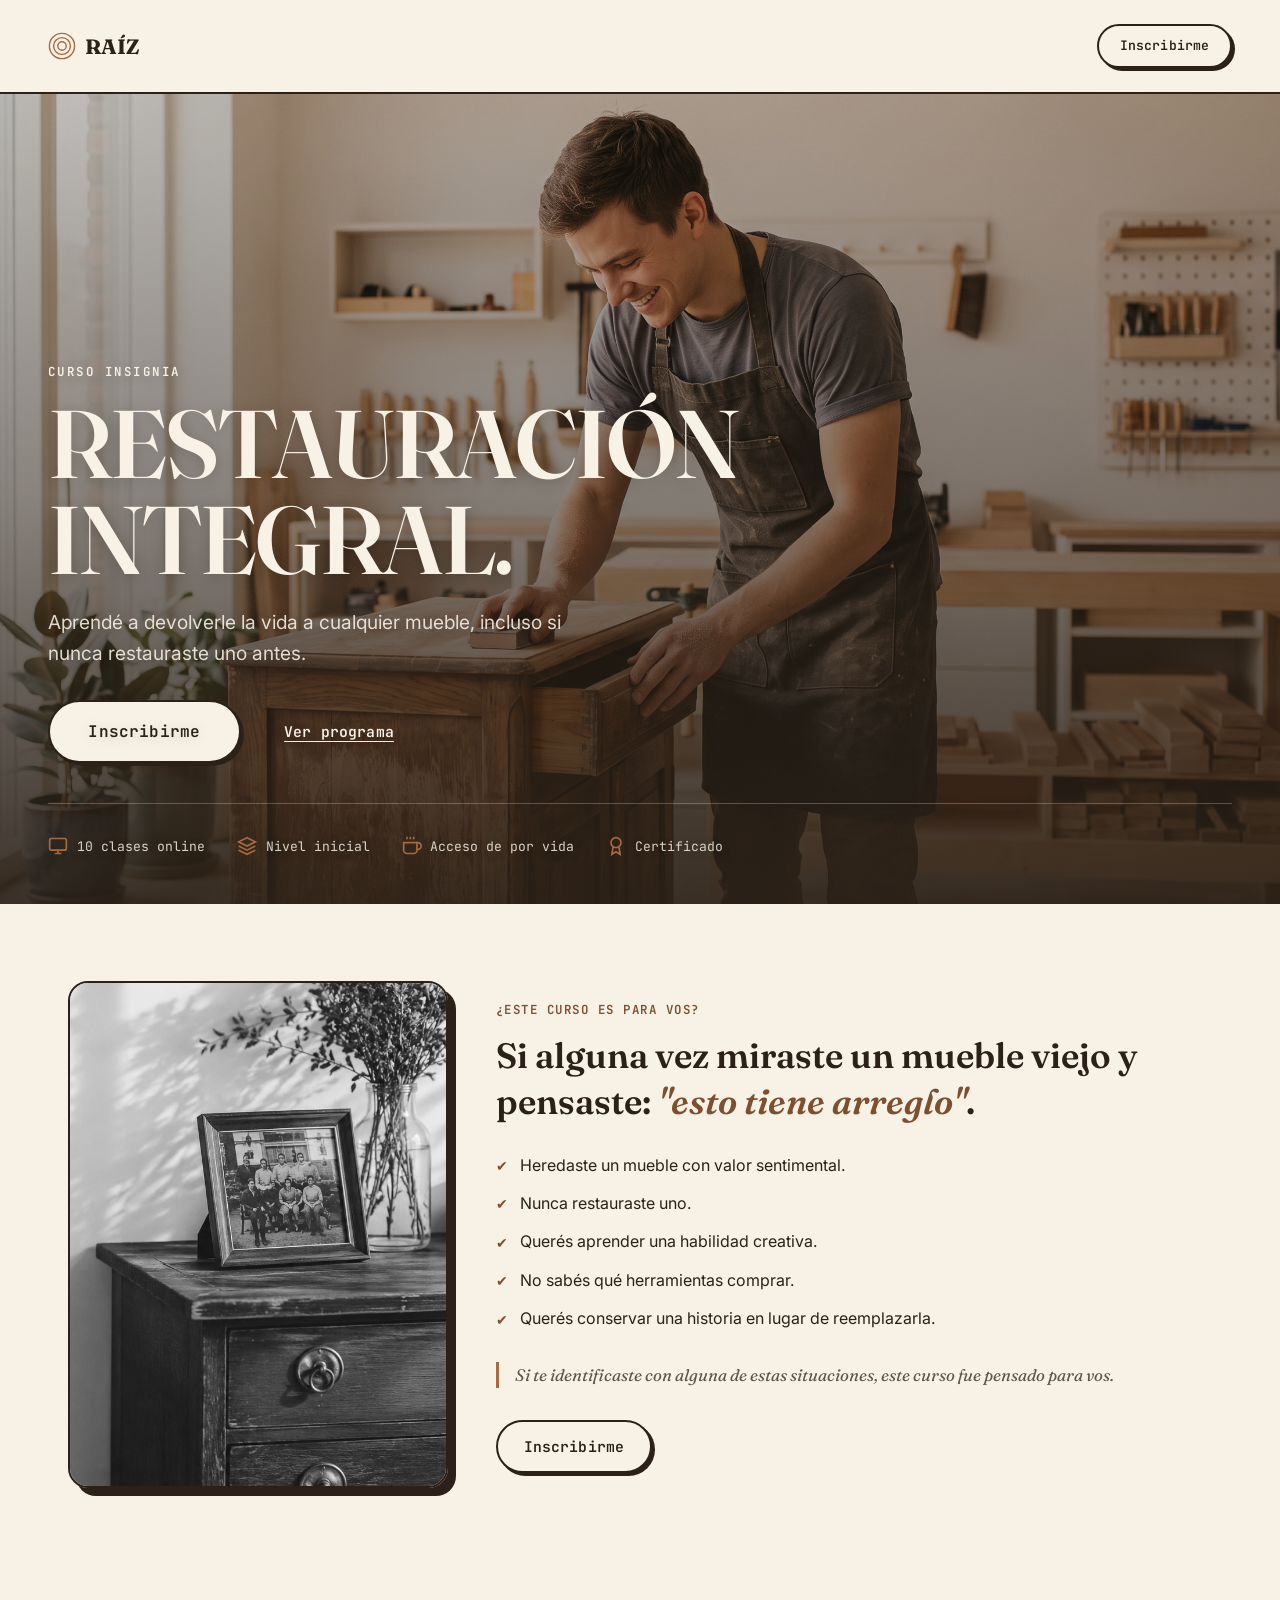
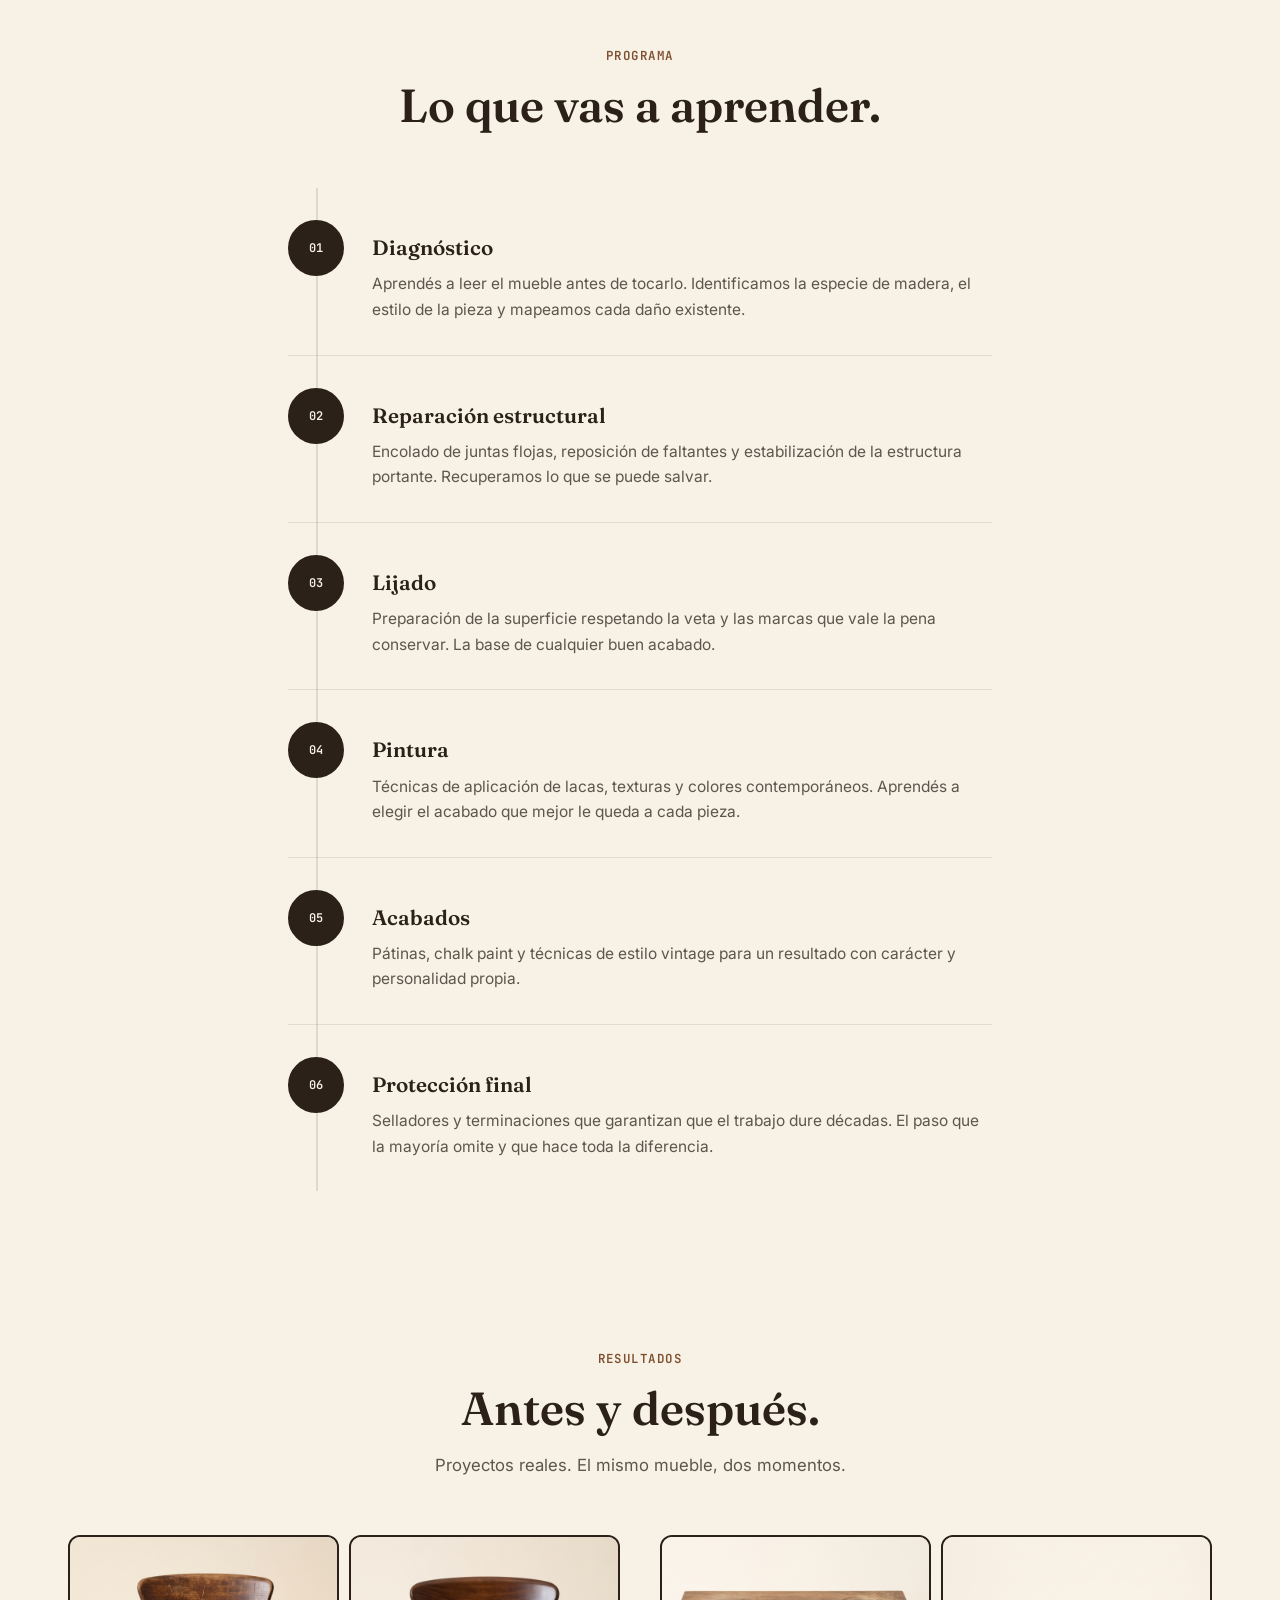
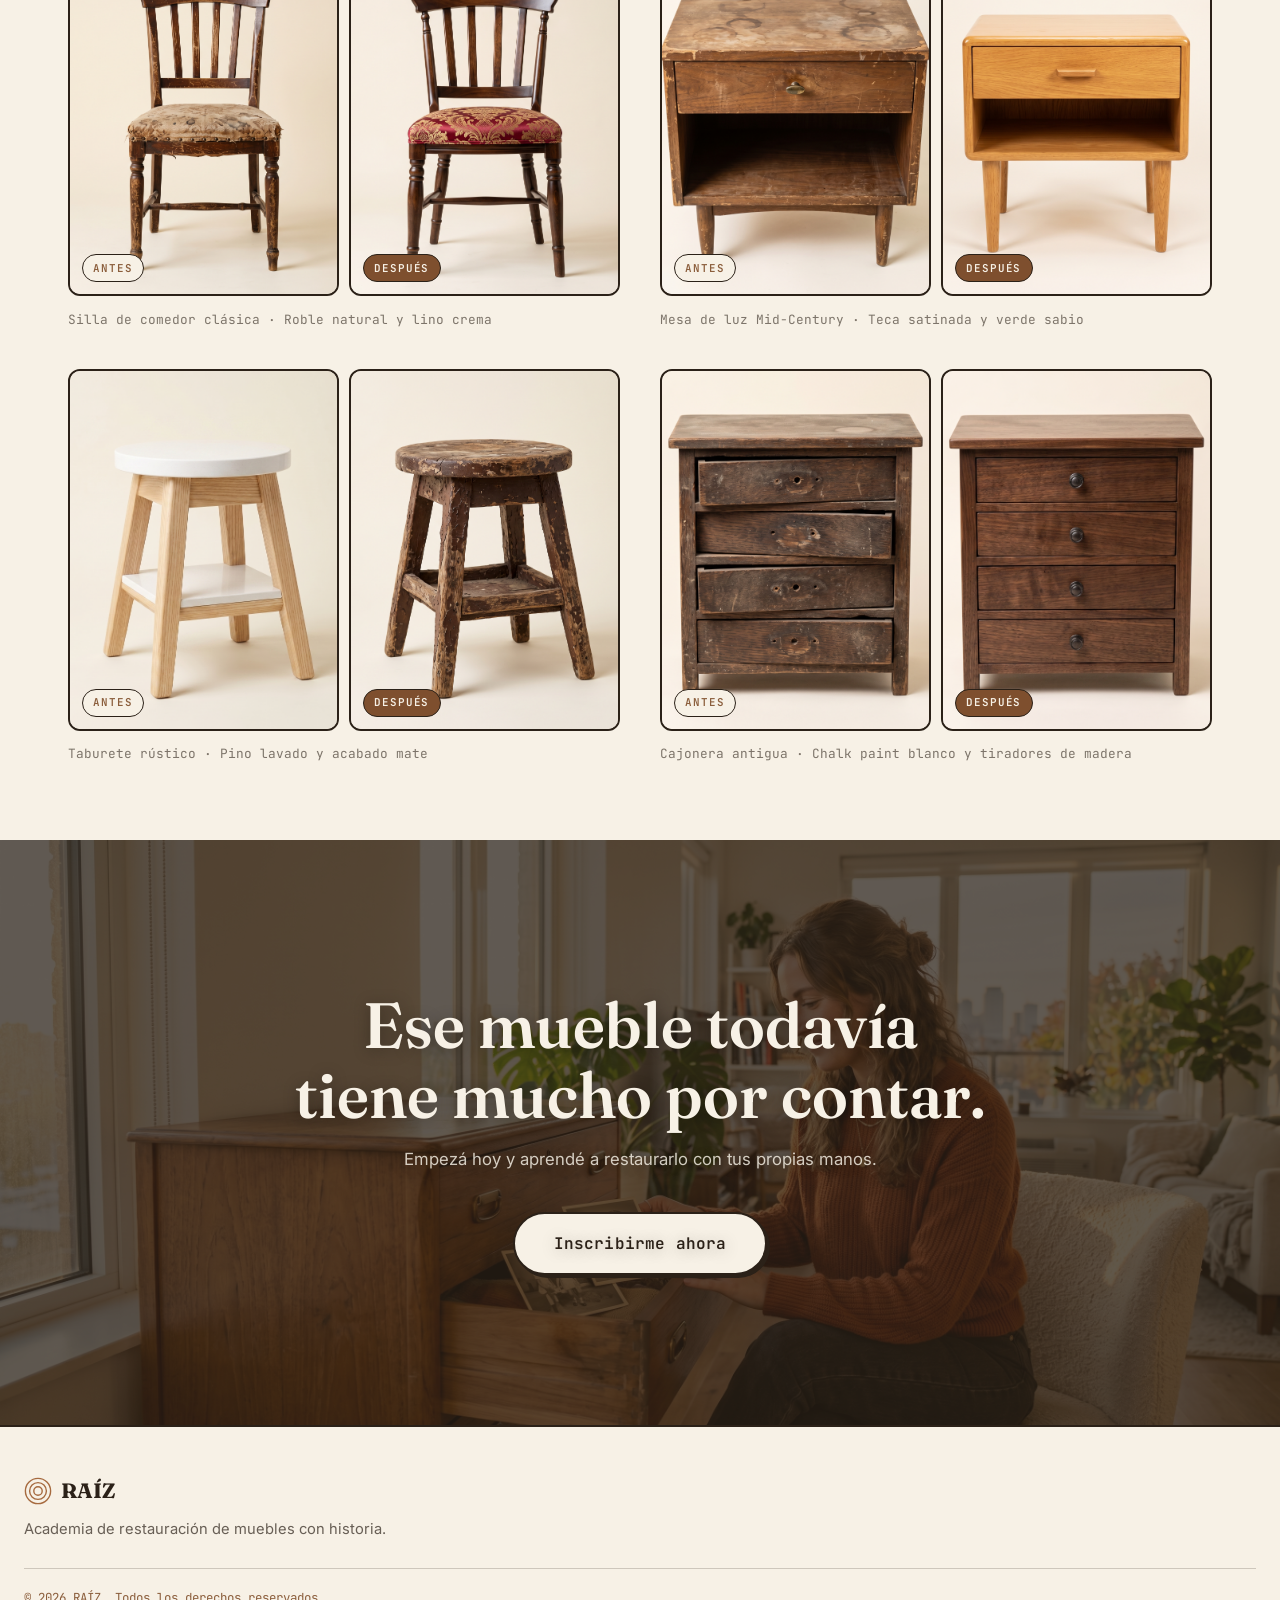
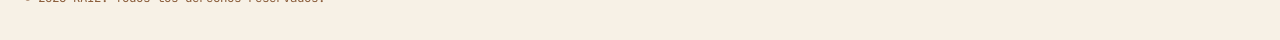
==== commit 6d88116e: "Update curso.html" ====
--- a/curso.html
+++ b/curso.html
@@ -161,7 +161,7 @@
               <span class="cp-transform__label cp-transform__label--after">Después</span>
             </div>
           </div>
-          <p class="cp-transform__caption">Cómoda años 60 · Laca mate verde bosque</p>
+          <p class="cp-transform__caption">Silla de comedor clásica · Roble natural y lino crema</p>
         </article>
         <article class="cp-transform">
           <div class="cp-transform__images">
@@ -174,7 +174,7 @@
               <span class="cp-transform__label cp-transform__label--after">Después</span>
             </div>
           </div>
-          <p class="cp-transform__caption">Sillón familiar · Recuperación de estructura</p>
+          <p class="cp-transform__caption">Mesa de luz Mid-Century · Teca satinada y verde sabio</p>
         </article>
         <article class="cp-transform">
           <div class="cp-transform__images">
@@ -187,7 +187,7 @@
               <span class="cp-transform__label cp-transform__label--after">Después</span>
             </div>
           </div>
-          <p class="cp-transform__caption">Mesa de roble · Acabado natural con aceite</p>
+          <p class="cp-transform__caption">Taburete rústico · Pino lavado y acabado mate</p>
         </article>
         <article class="cp-transform">
           <div class="cp-transform__images">
@@ -200,7 +200,7 @@
               <span class="cp-transform__label cp-transform__label--after">Después</span>
             </div>
           </div>
-          <p class="cp-transform__caption">Aparador vintage · Chalk paint blanco roto</p>
+          <p class="cp-transform__caption">Cajonera antigua · Chalk paint blanco y tiradores de madera</p>
         </article>
       </div>
     </section>
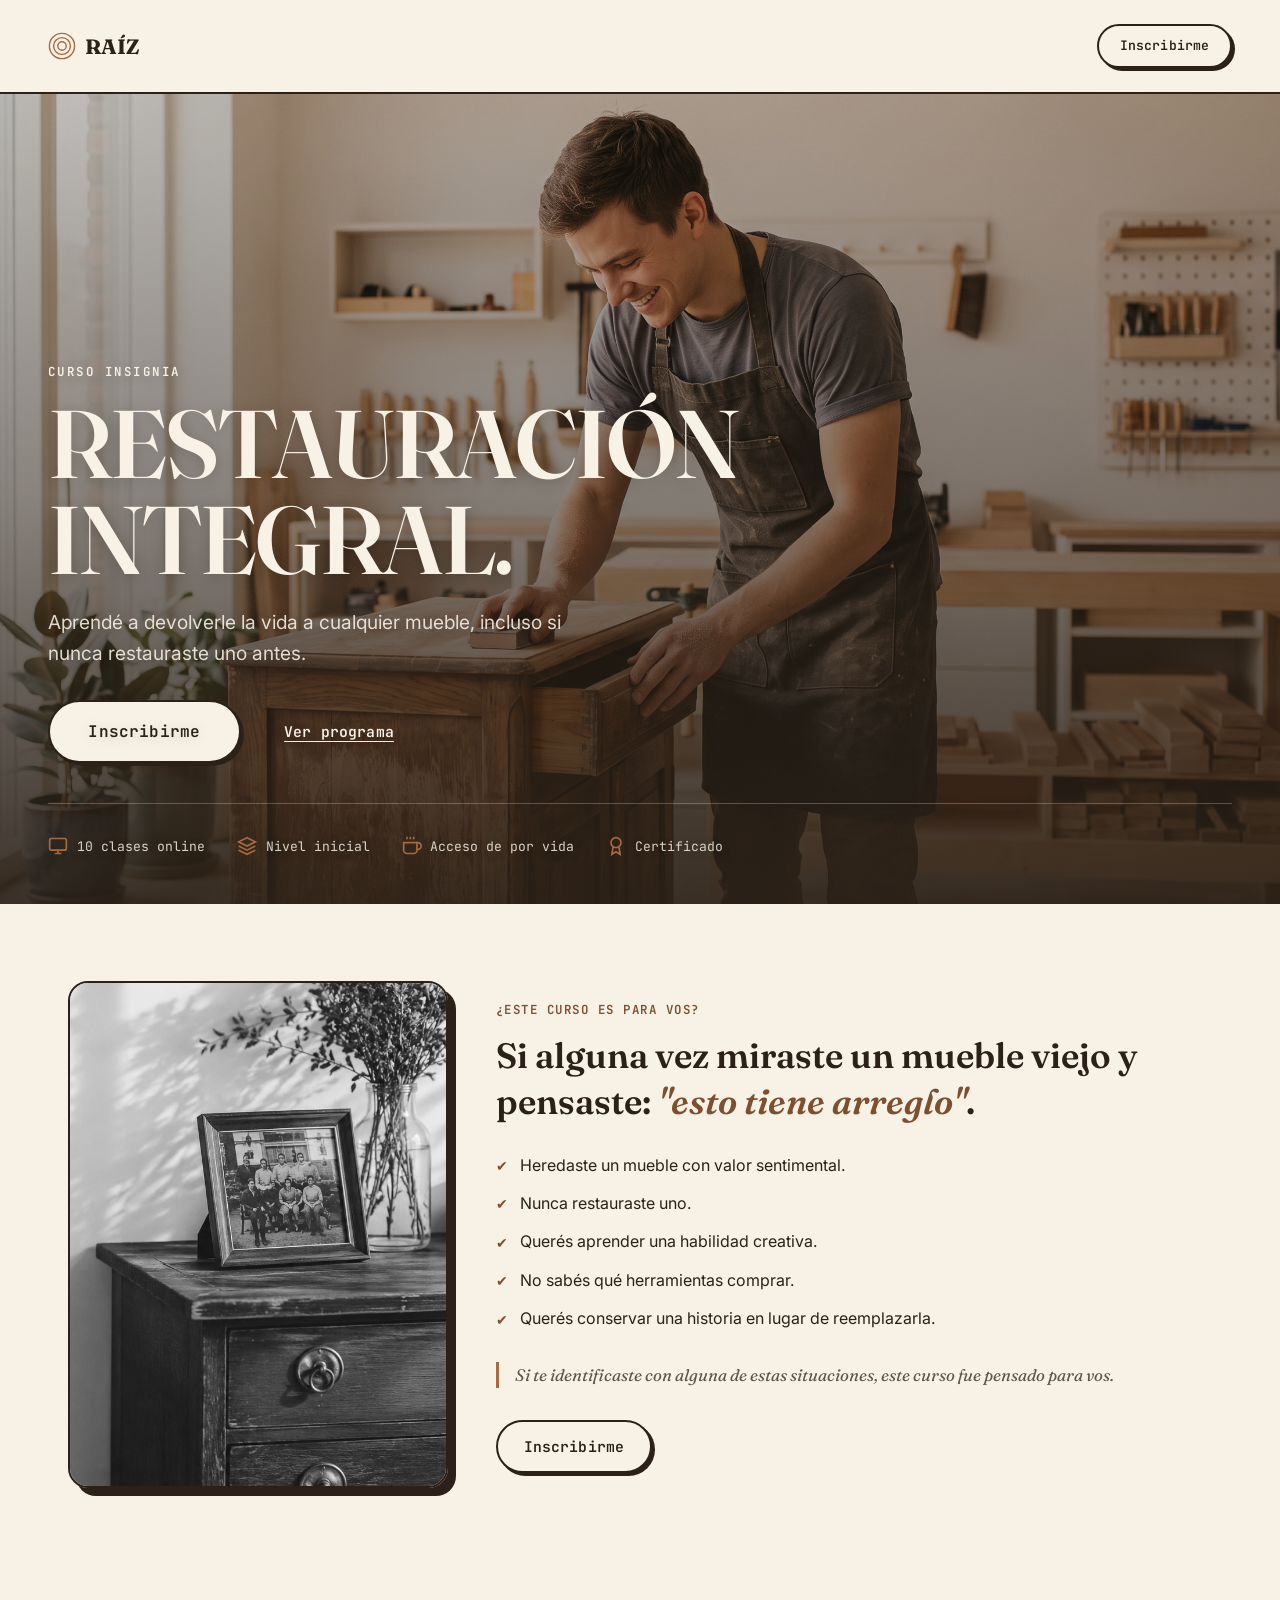
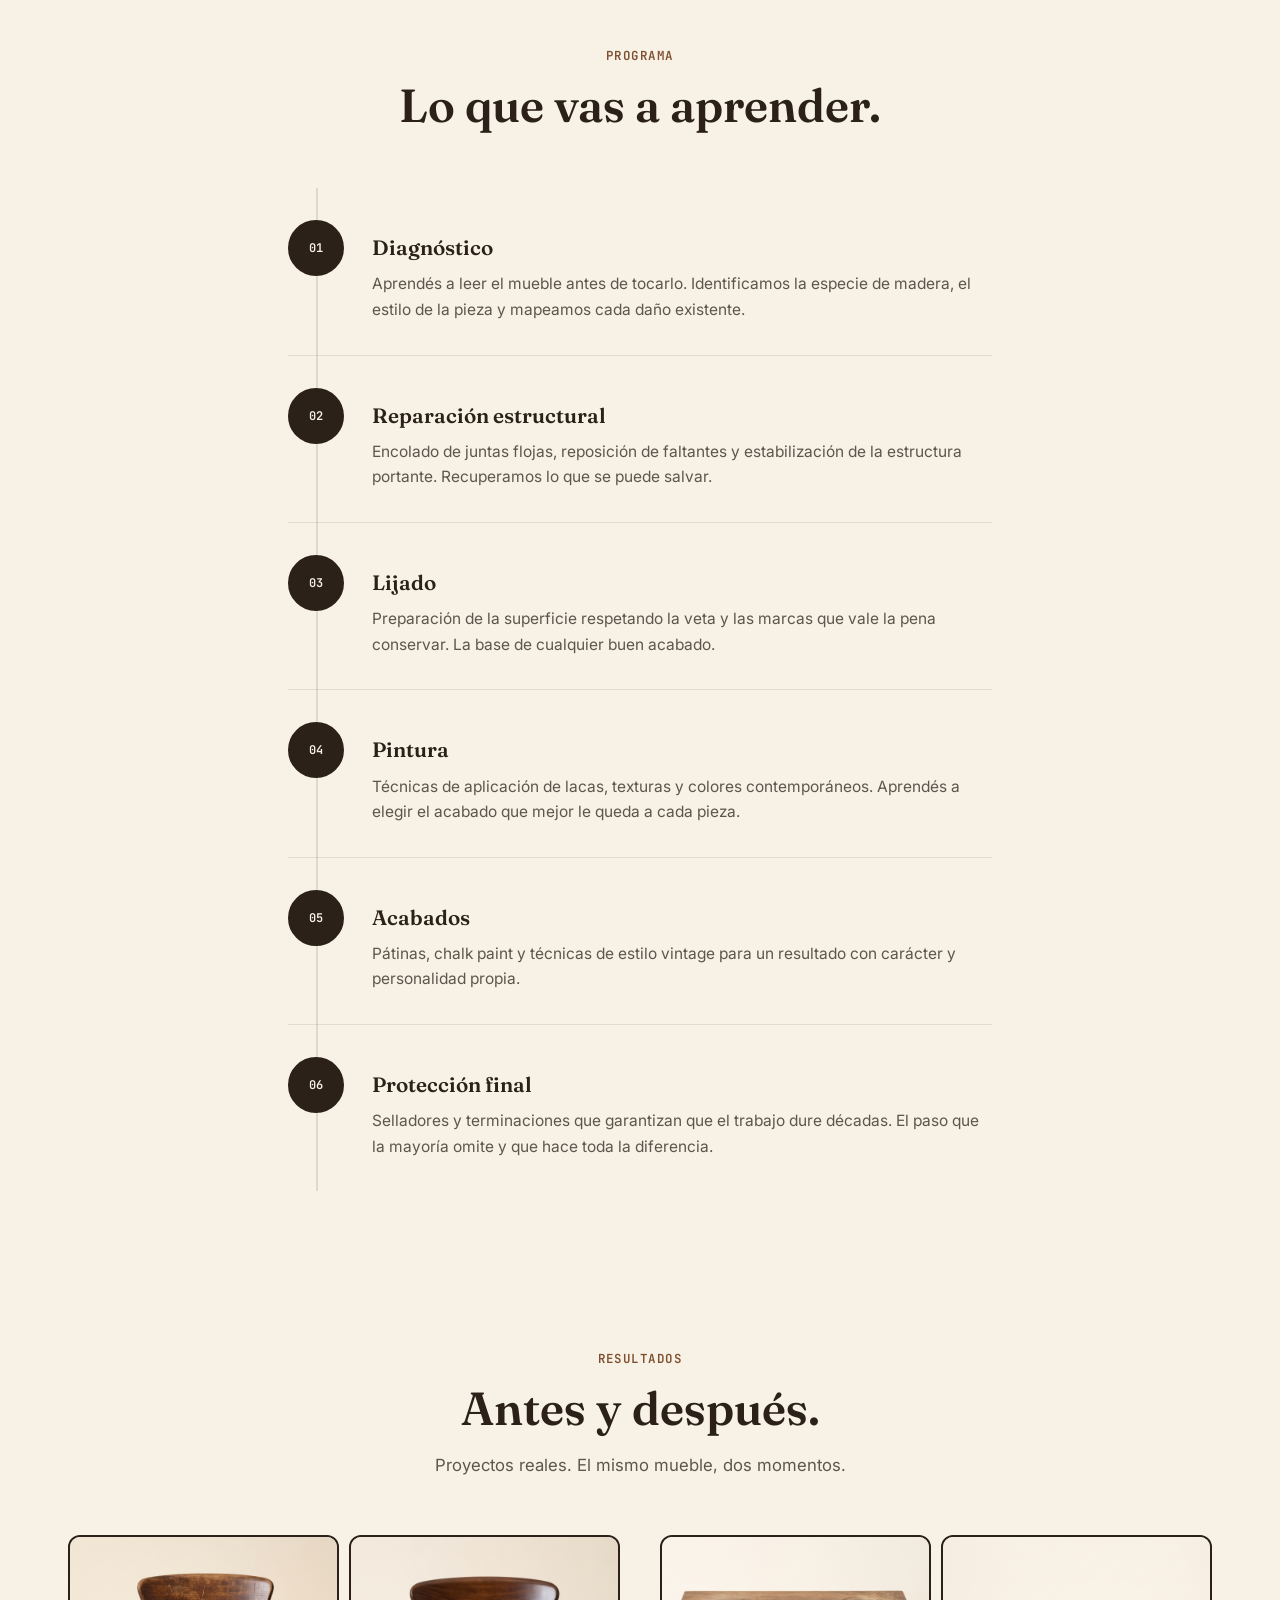
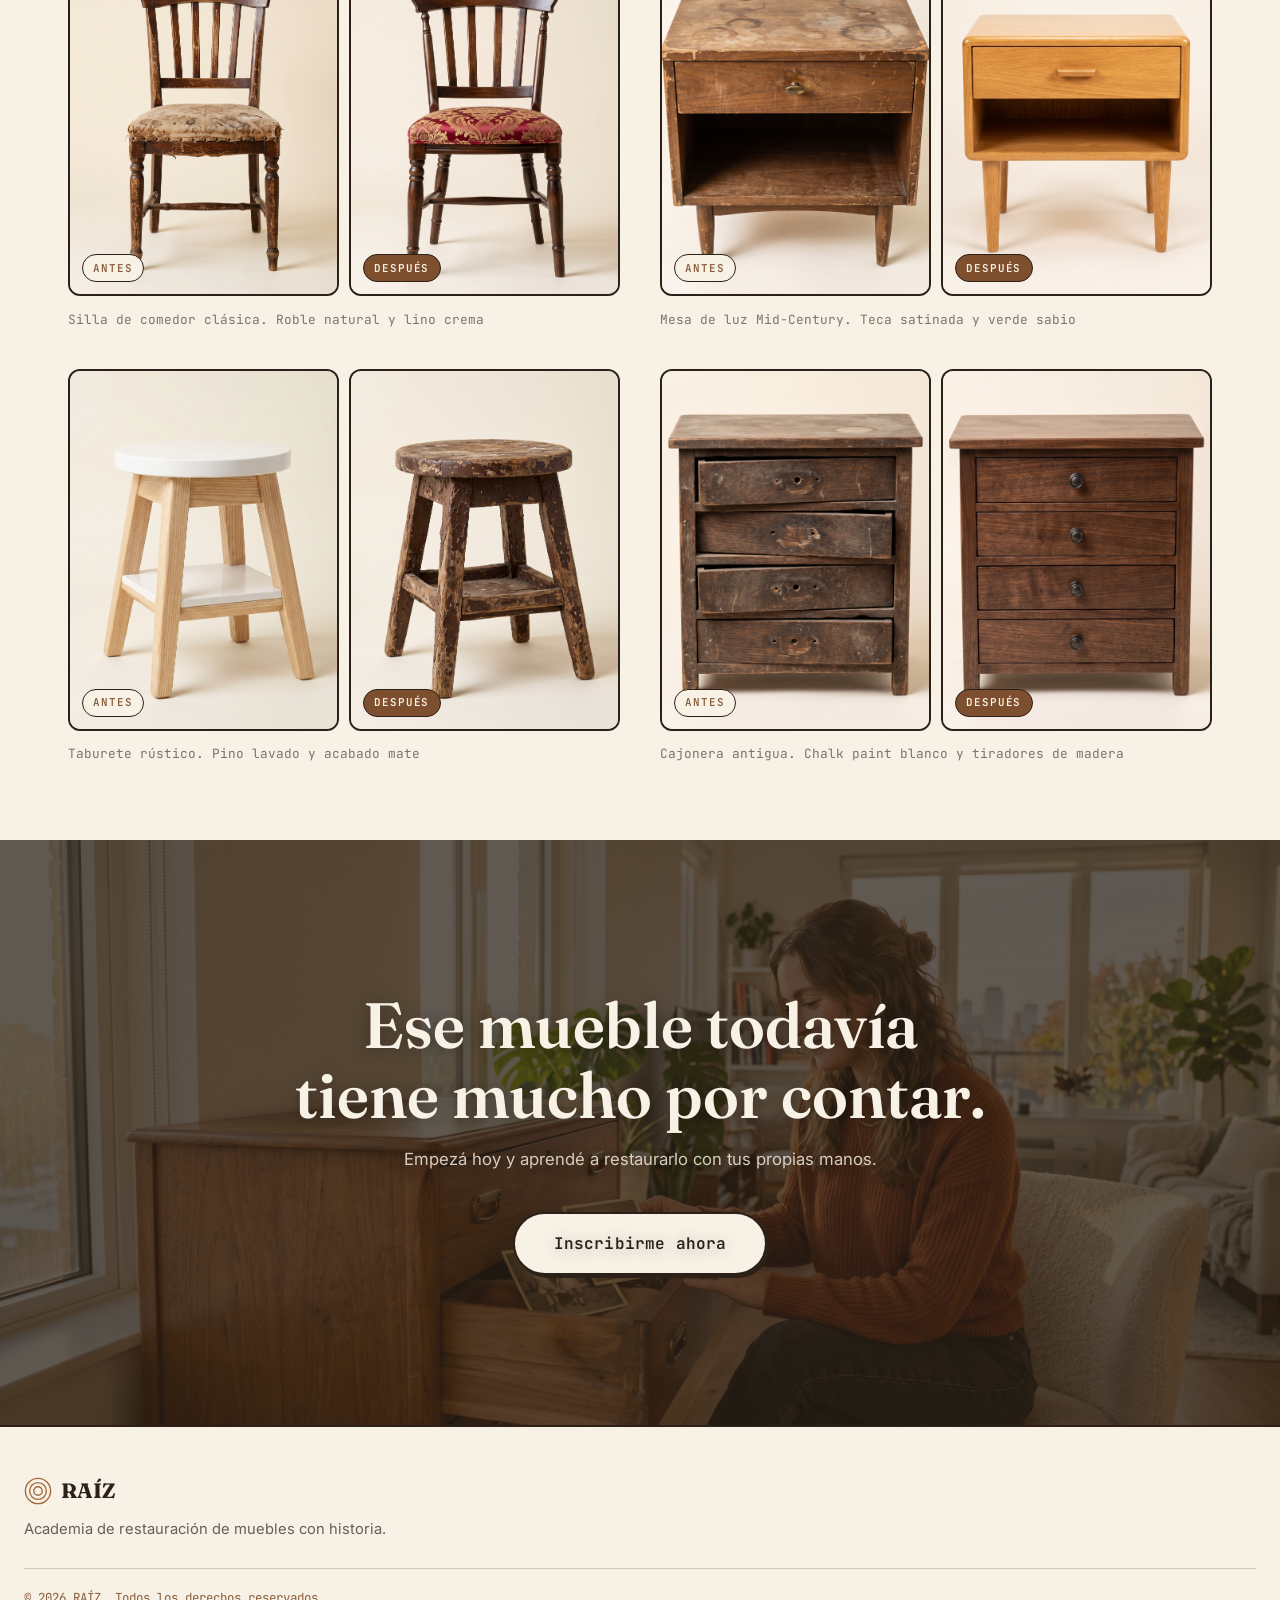
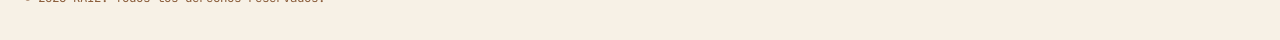
==== commit 7719ef2b: "Update curso.html" ====
--- a/curso.html
+++ b/curso.html
@@ -161,7 +161,7 @@
               <span class="cp-transform__label cp-transform__label--after">Después</span>
             </div>
           </div>
-          <p class="cp-transform__caption">Silla de comedor clásica · Roble natural y lino crema</p>
+          <p class="cp-transform__caption">Silla de comedor clásica. Roble natural y lino crema</p>
         </article>
         <article class="cp-transform">
           <div class="cp-transform__images">
@@ -174,7 +174,7 @@
               <span class="cp-transform__label cp-transform__label--after">Después</span>
             </div>
           </div>
-          <p class="cp-transform__caption">Mesa de luz Mid-Century · Teca satinada y verde sabio</p>
+          <p class="cp-transform__caption">Mesa de luz Mid-Century. Teca satinada y verde sabio</p>
         </article>
         <article class="cp-transform">
           <div class="cp-transform__images">
@@ -187,7 +187,7 @@
               <span class="cp-transform__label cp-transform__label--after">Después</span>
             </div>
           </div>
-          <p class="cp-transform__caption">Taburete rústico · Pino lavado y acabado mate</p>
+          <p class="cp-transform__caption">Taburete rústico. Pino lavado y acabado mate</p>
         </article>
         <article class="cp-transform">
           <div class="cp-transform__images">
@@ -200,7 +200,7 @@
               <span class="cp-transform__label cp-transform__label--after">Después</span>
             </div>
           </div>
-          <p class="cp-transform__caption">Cajonera antigua · Chalk paint blanco y tiradores de madera</p>
+          <p class="cp-transform__caption">Cajonera antigua. Chalk paint blanco y tiradores de madera</p>
         </article>
       </div>
     </section>
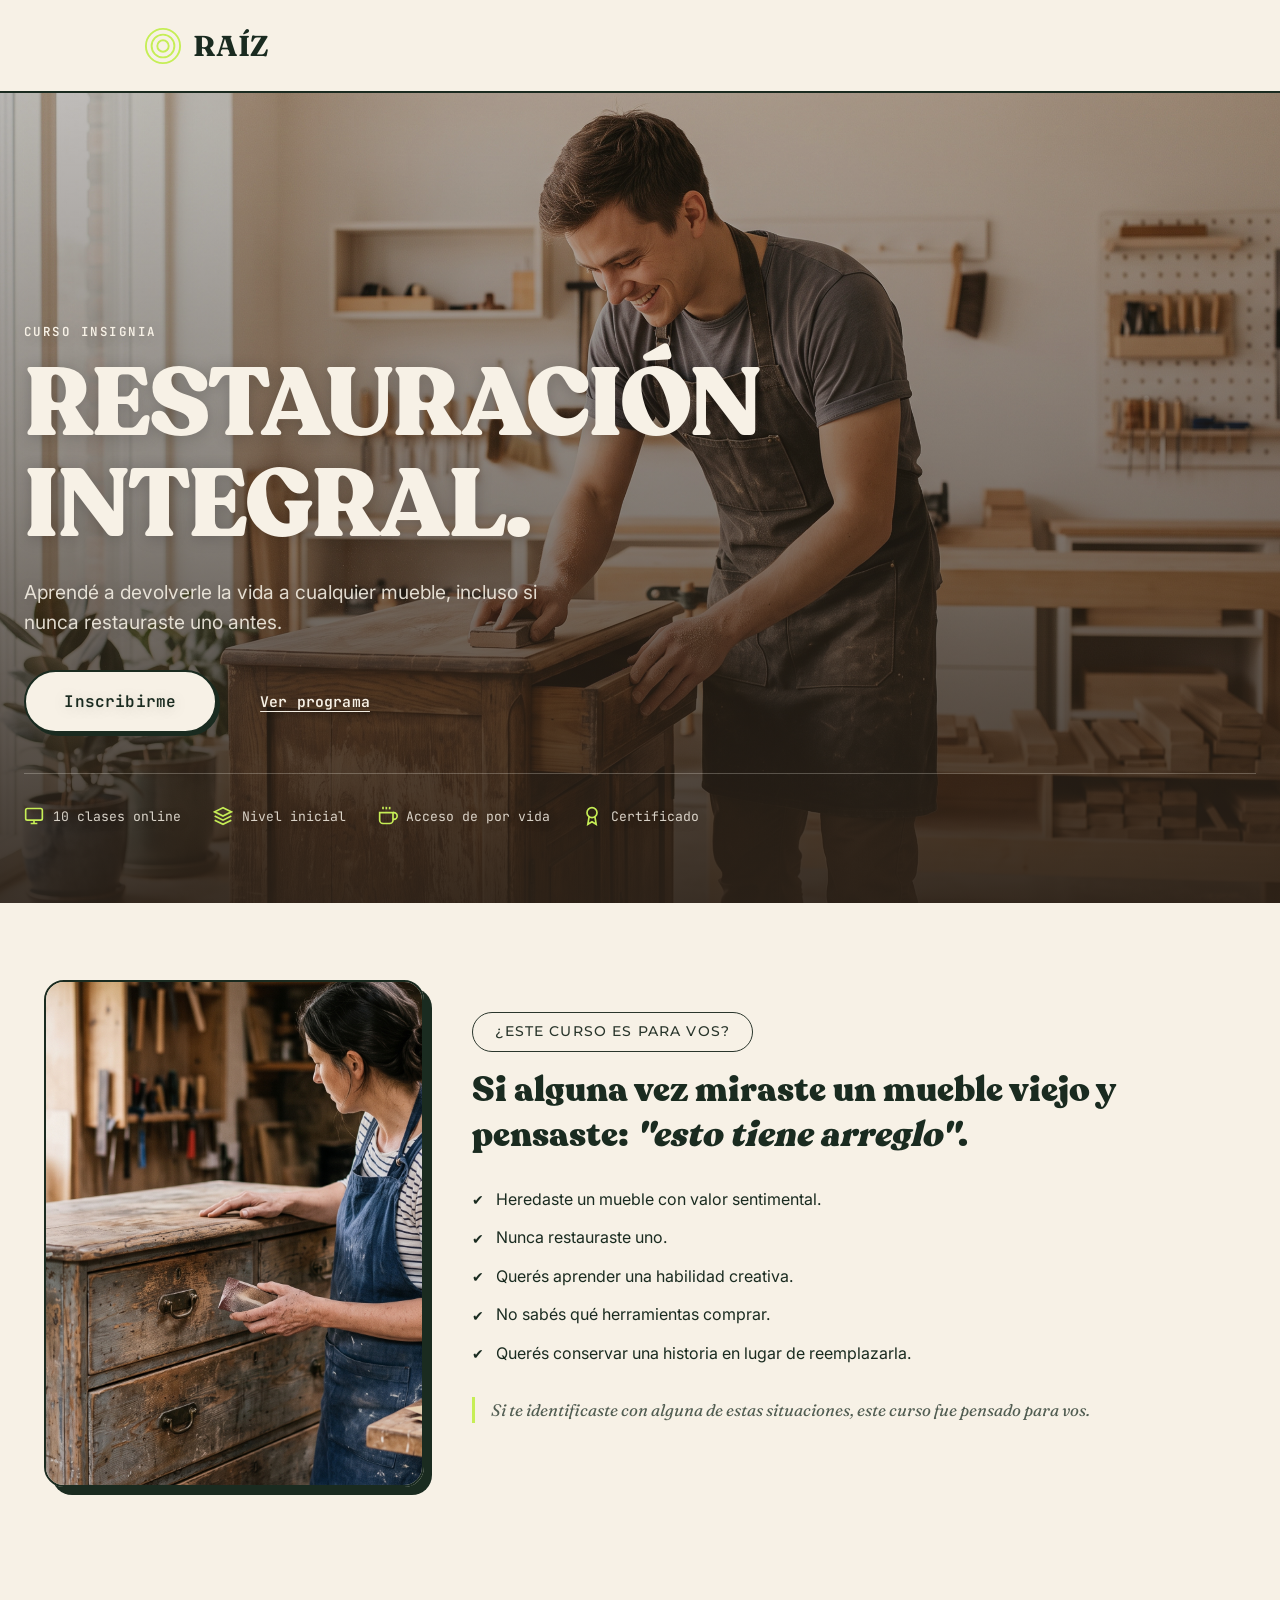
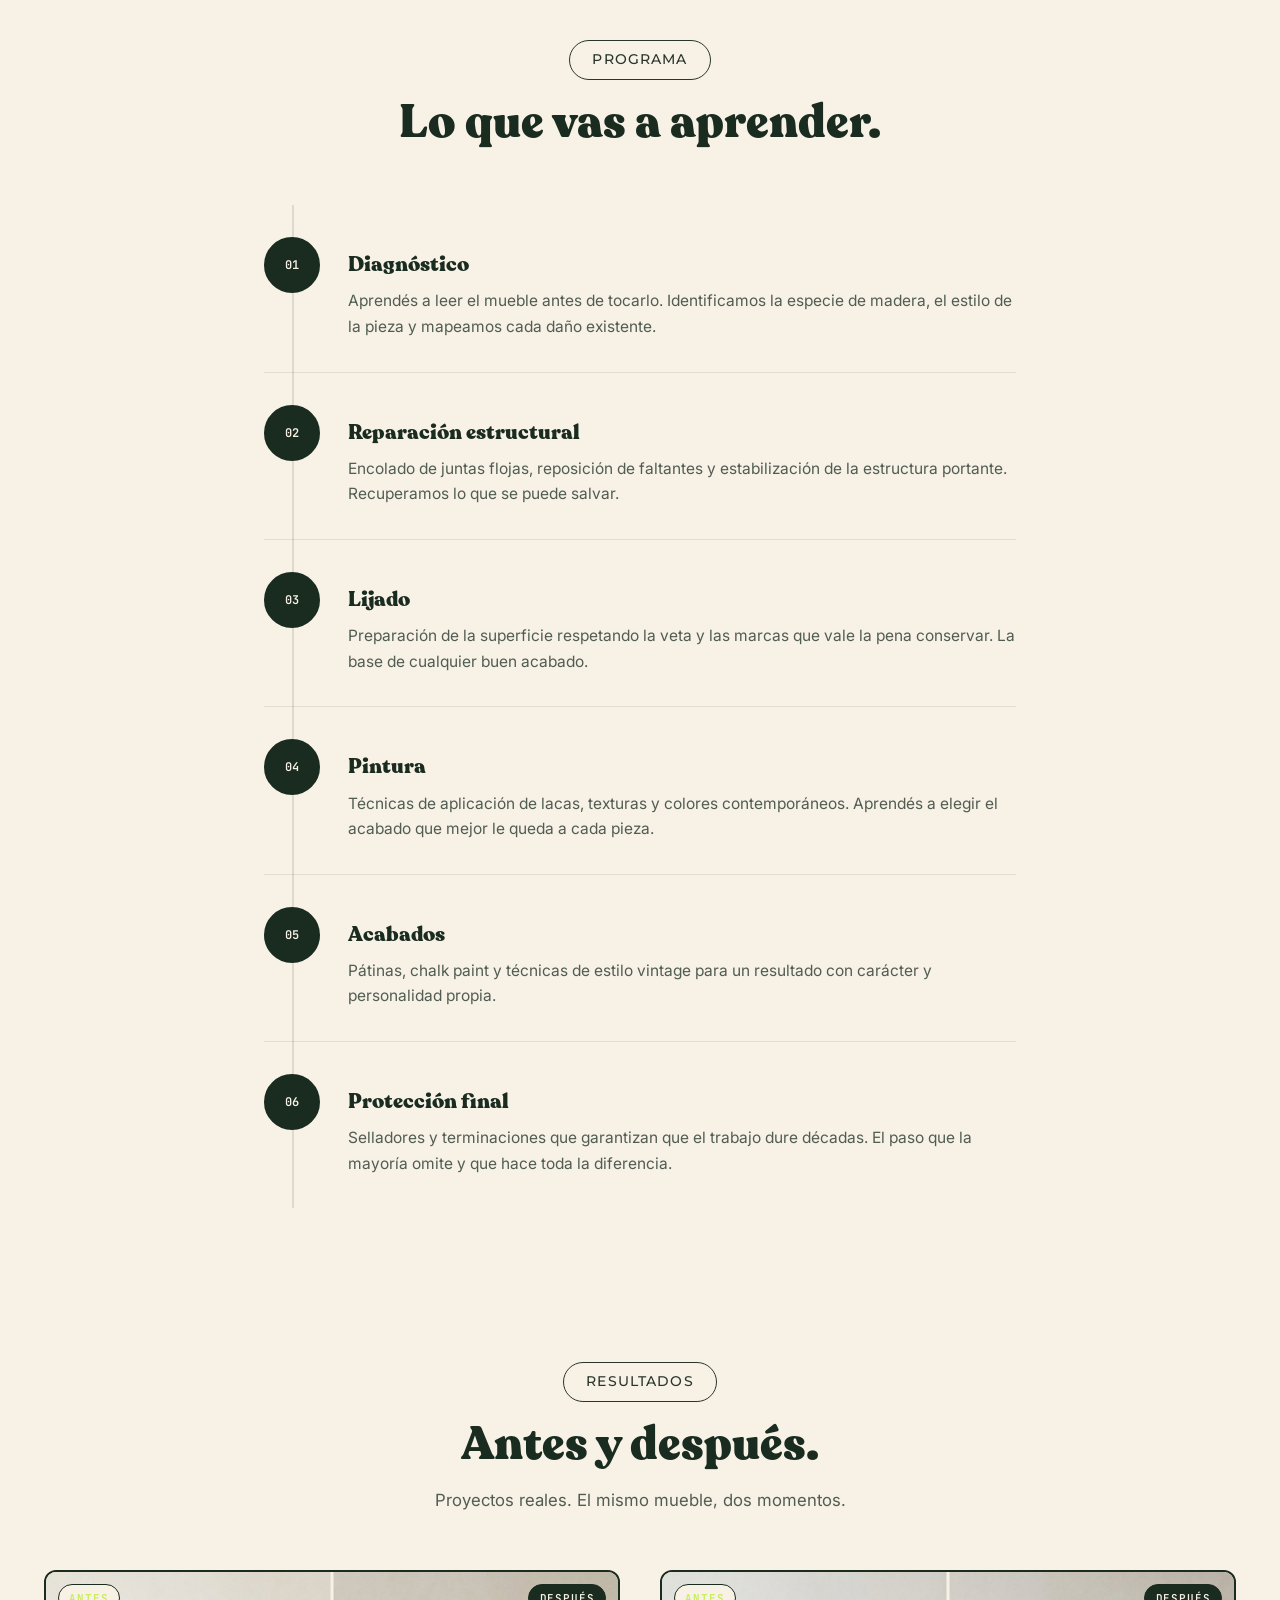
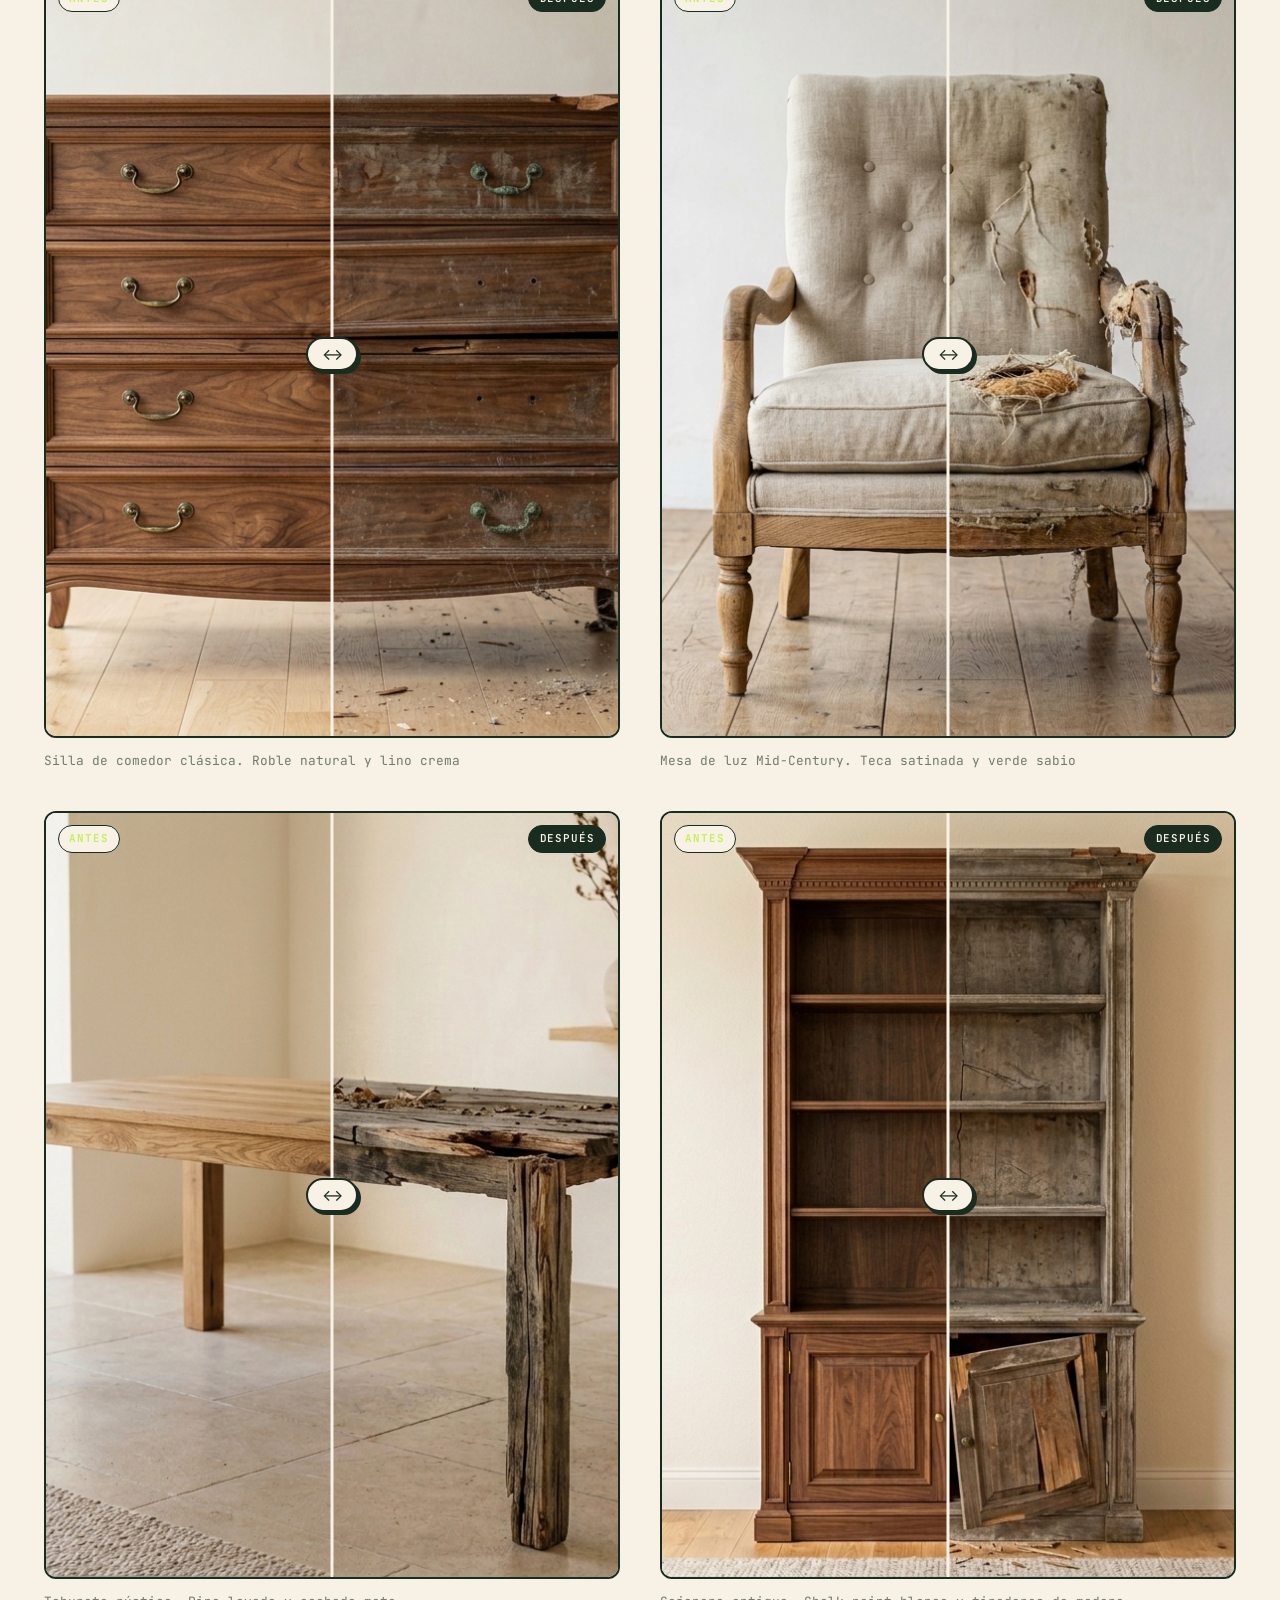
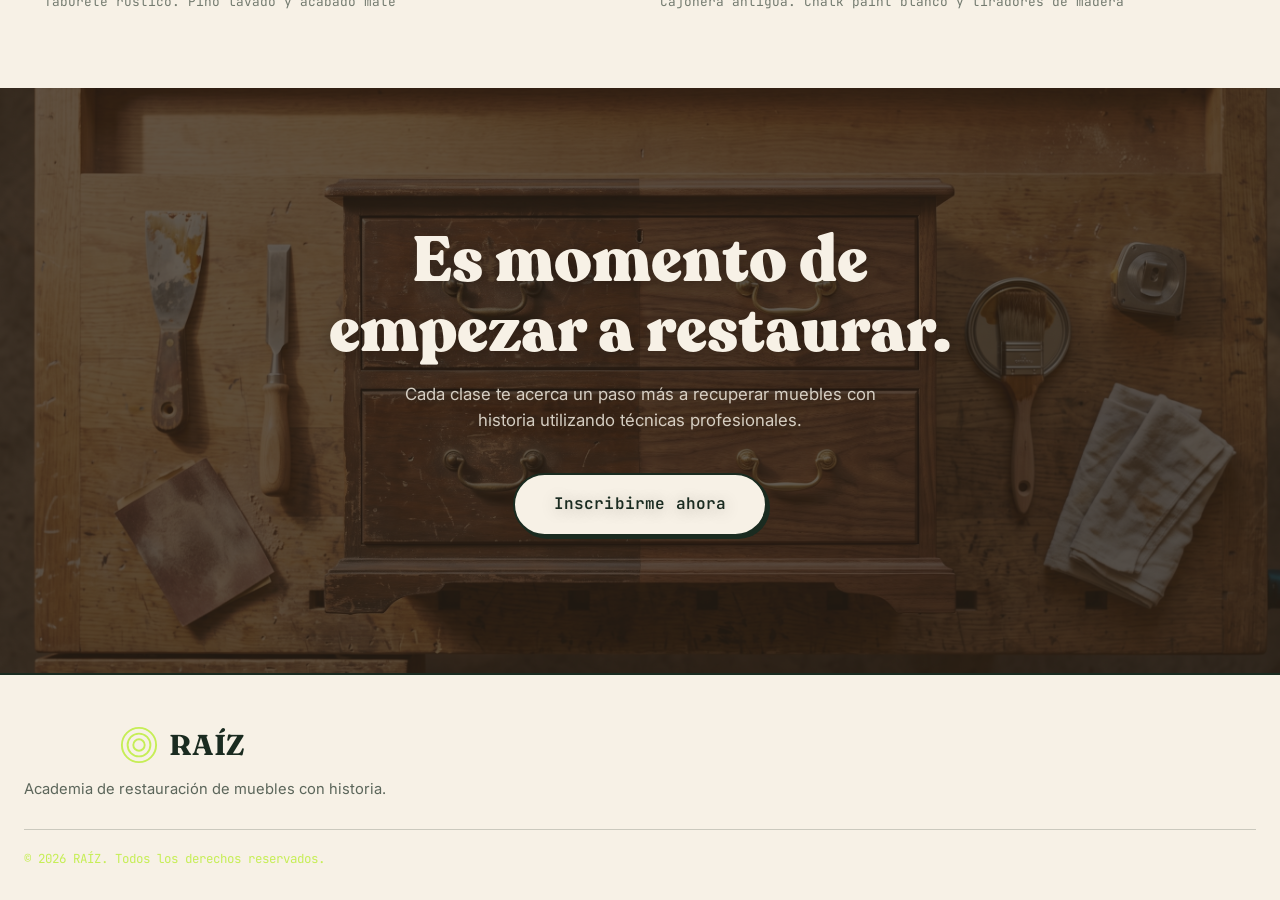
==== commit 0e5f885e: "entrega" ====
--- a/curso.html
+++ b/curso.html
@@ -23,7 +23,6 @@
       </svg>
       <span>RAÍZ</span>
     </a>
-    <a href="#inscripcion" class="btn btn--primary nav__cta">Inscribirme</a>
   </header>
 
   <main>
@@ -70,7 +69,7 @@
     <section class="cp-for fade-up">
       <div class="cp-for__inner">
         <div class="cp-for__image">
-          <img src="assets/seccion2.jpg" alt="Persona trabajando en la restauración de un mueble" loading="lazy">
+          <img src="assets/mueblecurso.jpeg" alt="Persona trabajando en la restauración de un mueble" loading="lazy">
         </div>
         <div class="cp-for__content">
           <p class="eyebrow">¿Este curso es para vos?</p>
@@ -85,7 +84,6 @@
           <p class="cp-for__callout">
             Si te identificaste con alguna de estas situaciones, este curso fue pensado para vos.
           </p>
-          <a href="#inscripcion" class="btn btn--primary">Inscribirme</a>
         </div>
       </div>
     </section>
@@ -97,42 +95,42 @@
         <h2 class="section-title">Lo que vas a aprender.</h2>
       </div>
       <div class="cp-program__timeline">
-        <div class="cp-program__item">
+        <div class="cp-program__item fade-up">
           <div class="cp-program__num">01</div>
           <div class="cp-program__content">
             <h3>Diagnóstico</h3>
             <p>Aprendés a leer el mueble antes de tocarlo. Identificamos la especie de madera, el estilo de la pieza y mapeamos cada daño existente.</p>
           </div>
         </div>
-        <div class="cp-program__item">
+        <div class="cp-program__item fade-up">
           <div class="cp-program__num">02</div>
           <div class="cp-program__content">
             <h3>Reparación estructural</h3>
             <p>Encolado de juntas flojas, reposición de faltantes y estabilización de la estructura portante. Recuperamos lo que se puede salvar.</p>
           </div>
         </div>
-        <div class="cp-program__item">
+        <div class="cp-program__item fade-up">
           <div class="cp-program__num">03</div>
           <div class="cp-program__content">
             <h3>Lijado</h3>
             <p>Preparación de la superficie respetando la veta y las marcas que vale la pena conservar. La base de cualquier buen acabado.</p>
           </div>
         </div>
-        <div class="cp-program__item">
+        <div class="cp-program__item fade-up">
           <div class="cp-program__num">04</div>
           <div class="cp-program__content">
             <h3>Pintura</h3>
             <p>Técnicas de aplicación de lacas, texturas y colores contemporáneos. Aprendés a elegir el acabado que mejor le queda a cada pieza.</p>
           </div>
         </div>
-        <div class="cp-program__item">
+        <div class="cp-program__item fade-up">
           <div class="cp-program__num">05</div>
           <div class="cp-program__content">
             <h3>Acabados</h3>
             <p>Pátinas, chalk paint y técnicas de estilo vintage para un resultado con carácter y personalidad propia.</p>
           </div>
         </div>
-        <div class="cp-program__item">
+        <div class="cp-program__item fade-up">
           <div class="cp-program__num">06</div>
           <div class="cp-program__content">
             <h3>Protección final</h3>
@@ -150,59 +148,78 @@
         <p class="section-desc">Proyectos reales. El mismo mueble, dos momentos.</p>
       </div>
       <div class="cp-transforms__grid">
-        <article class="cp-transform">
-          <div class="cp-transform__images">
-            <div class="cp-transform__img-wrap">
-              <img src="assets/1restaurada1.jpeg" alt="Proyecto 1 antes" loading="lazy">
-              <span class="cp-transform__label">Antes</span>
-            </div>
-            <div class="cp-transform__img-wrap">
-              <img src="assets/1restaurada2.jpeg" alt="Proyecto 1 después" loading="lazy">
-              <span class="cp-transform__label cp-transform__label--after">Después</span>
-            </div>
-          </div>
-          <p class="cp-transform__caption">Silla de comedor clásica. Roble natural y lino crema</p>
-        </article>
-        <article class="cp-transform">
-          <div class="cp-transform__images">
-            <div class="cp-transform__img-wrap">
-              <img src="assets/2restaurada1.jpeg" alt="Proyecto 2 antes" loading="lazy">
-              <span class="cp-transform__label">Antes</span>
-            </div>
-            <div class="cp-transform__img-wrap">
-              <img src="assets/2restaurada2.jpeg" alt="Proyecto 2 después" loading="lazy">
-              <span class="cp-transform__label cp-transform__label--after">Después</span>
-            </div>
-          </div>
-          <p class="cp-transform__caption">Mesa de luz Mid-Century. Teca satinada y verde sabio</p>
-        </article>
-        <article class="cp-transform">
-          <div class="cp-transform__images">
-            <div class="cp-transform__img-wrap">
-              <img src="assets/3restaurada1.jpeg" alt="Proyecto 3 antes" loading="lazy">
-              <span class="cp-transform__label">Antes</span>
-            </div>
-            <div class="cp-transform__img-wrap">
-              <img src="assets/3restaurada2.jpeg" alt="Proyecto 3 después" loading="lazy">
-              <span class="cp-transform__label cp-transform__label--after">Después</span>
-            </div>
-          </div>
-          <p class="cp-transform__caption">Taburete rústico. Pino lavado y acabado mate</p>
-        </article>
-        <article class="cp-transform">
-          <div class="cp-transform__images">
-            <div class="cp-transform__img-wrap">
-              <img src="assets/4restaurada1.jpeg" alt="Proyecto 4 antes" loading="lazy">
-              <span class="cp-transform__label">Antes</span>
-            </div>
-            <div class="cp-transform__img-wrap">
-              <img src="assets/4restaurada2.jpeg" alt="Proyecto 4 después" loading="lazy">
-              <span class="cp-transform__label cp-transform__label--after">Después</span>
-            </div>
-          </div>
-          <p class="cp-transform__caption">Cajonera antigua. Chalk paint blanco y tiradores de madera</p>
-        </article>
-      </div>
+  <article class="cp-transform">
+    <div class="transform-slider">
+      <div class="transform-slider__before">
+        <img src="assets/1restaurada1.jpeg" alt="Silla de comedor clásica, antes de restaurar" loading="lazy">
+      </div>
+      <div class="transform-slider__after">
+        <img src="assets/1restaurada2.jpeg" alt="Silla de comedor clásica, restaurada" loading="lazy">
+      </div>
+      <div class="transform-slider__divider"></div>
+      <button type="button" class="transform-slider__handle" role="slider" aria-label="Deslizá para comparar antes y después" aria-valuemin="0" aria-valuemax="100" aria-valuenow="50" tabindex="0">
+        <span aria-hidden="true">↔</span>
+      </button>
+      <span class="transform-slider__label transform-slider__label--before">Antes</span>
+      <span class="transform-slider__label transform-slider__label--after">Después</span>
+    </div>
+    <p class="cp-transform__caption">Silla de comedor clásica. Roble natural y lino crema</p>
+  </article>
+
+  <article class="cp-transform">
+    <div class="transform-slider">
+      <div class="transform-slider__before">
+        <img src="assets/2restaurada1.jpeg" alt="Mesa de luz Mid-Century, antes de restaurar" loading="lazy">
+      </div>
+      <div class="transform-slider__after">
+        <img src="assets/2restaurada2.jpeg" alt="Mesa de luz Mid-Century, restaurada" loading="lazy">
+      </div>
+      <div class="transform-slider__divider"></div>
+      <button type="button" class="transform-slider__handle" role="slider" aria-label="Deslizá para comparar antes y después" aria-valuemin="0" aria-valuemax="100" aria-valuenow="50" tabindex="0">
+        <span aria-hidden="true">↔</span>
+      </button>
+      <span class="transform-slider__label transform-slider__label--before">Antes</span>
+      <span class="transform-slider__label transform-slider__label--after">Después</span>
+    </div>
+    <p class="cp-transform__caption">Mesa de luz Mid-Century. Teca satinada y verde sabio</p>
+  </article>
+
+  <article class="cp-transform">
+    <div class="transform-slider">
+      <div class="transform-slider__before">
+        <img src="assets/3restaurada1.jpeg" alt="Taburete rústico, antes de restaurar" loading="lazy">
+      </div>
+      <div class="transform-slider__after">
+        <img src="assets/3restaurada2.jpeg" alt="Taburete rústico, restaurado" loading="lazy">
+      </div>
+      <div class="transform-slider__divider"></div>
+      <button type="button" class="transform-slider__handle" role="slider" aria-label="Deslizá para comparar antes y después" aria-valuemin="0" aria-valuemax="100" aria-valuenow="50" tabindex="0">
+        <span aria-hidden="true">↔</span>
+      </button>
+      <span class="transform-slider__label transform-slider__label--before">Antes</span>
+      <span class="transform-slider__label transform-slider__label--after">Después</span>
+    </div>
+    <p class="cp-transform__caption">Taburete rústico. Pino lavado y acabado mate</p>
+  </article>
+
+  <article class="cp-transform">
+    <div class="transform-slider">
+      <div class="transform-slider__before">
+        <img src="assets/4restaurada1.jpeg" alt="Cajonera antigua, antes de restaurar" loading="lazy">
+      </div>
+      <div class="transform-slider__after">
+        <img src="assets/4restaurada2.jpeg" alt="Cajonera antigua, restaurada" loading="lazy">
+      </div>
+      <div class="transform-slider__divider"></div>
+      <button type="button" class="transform-slider__handle" role="slider" aria-label="Deslizá para comparar antes y después" aria-valuemin="0" aria-valuemax="100" aria-valuenow="50" tabindex="0">
+        <span aria-hidden="true">↔</span>
+      </button>
+      <span class="transform-slider__label transform-slider__label--before">Antes</span>
+      <span class="transform-slider__label transform-slider__label--after">Después</span>
+    </div>
+    <p class="cp-transform__caption">Cajonera antigua. Chalk paint blanco y tiradores de madera</p>
+  </article>
+</div>
     </section>
 
     <!-- 5. CTA FINAL -->
@@ -212,8 +229,8 @@
       </div>
       <div class="cp-cta__scrim"></div>
       <div class="cp-cta__copy">
-        <h2 class="cp-cta__title">Ese mueble todavía<br>tiene mucho por contar.</h2>
-        <p class="cp-cta__sub">Empezá hoy y aprendé a restaurarlo con tus propias manos.</p>
+        <h2 class="cp-cta__title">Es momento de<br>empezar a restaurar.</h2>
+<p class="cp-cta__sub">Cada clase te acerca un paso más a recuperar muebles con historia utilizando técnicas profesionales.</p>
         <a href="#" class="btn btn--primary btn--lg">Inscribirme ahora</a>
       </div>
     </section>
--- a/css/styles.css
+++ b/css/styles.css
@@ -2,16 +2,50 @@
    RAÍZ — styles.css
    ========================================================= */
 
+@font-face {
+  font-family: 'Recoleta';
+  src: url('../fonts/Recoleta-Black.otf') format('opentype');
+  font-weight: 900;
+  font-style: normal;
+  font-display: swap;
+}
+
+@font-face {
+  font-family: 'Recoleta';
+  src: url('../fonts/Recoleta-Bold.otf') format('opentype');
+  font-weight: 700;
+  font-style: normal;
+  font-display: swap;
+}
+
+@font-face {
+  font-family: 'Montserrat';
+  src: url('../fonts/Montserrat-Medium.ttf') format('truetype');
+  font-weight: 500;
+  font-style: normal;
+  font-display: swap;
+}
+
+@font-face {
+  font-family: 'Montserrat';
+  src: url('../fonts/Montserrat-SemiBold.ttf') format('truetype');
+  font-weight: 600;
+  font-style: normal;
+  font-display: swap;
+}
+
 :root {
   --bg:            #F7F1E6;
   --bg-soft:       #EFE6D4;
-  --ink:           #2B2118;
-  --wood:          #8B5E3C;
+  --ink:           #1A2B20;
+  --wood:          #C6EE56;
   --wood-light:    #C9A87C;
-  --accent:        #A66A3F;
-  --accent-dark:   #7E4F2E;
+  --accent:        #C6EE56;
+  --accent-dark:   #1A2B20;
   --forest:        #1F6F5C;
   --font-display:  'Fraunces', 'Georgia', serif;
+  --font-hero:     'Recoleta', 'Fraunces', 'Georgia', serif;
+  --font-cartel: 'Montserrat', sans-serif;
   --font-body:     'Inter', -apple-system, sans-serif;
   --font-mono:     'JetBrains Mono', 'Courier New', monospace;
   --shadow-sm:     3px 3px 0px 0px var(--ink);
@@ -29,7 +63,7 @@
   line-height: 1.5;
 }
 
-main > section {
+main > section:not(.hero):not(.why):not(.cta-final):not(.capsule) {
   padding: var(--space-section) 1.5rem;
 }
 
@@ -91,49 +125,623 @@
    ========================================================= */
 .nav {
   position: sticky; top: 0; z-index: 50;
-  display: flex; align-items: center; justify-content: space-between;
+  display: grid;
+  grid-template-columns: 1fr auto 1fr;
+  align-items: center;
   padding: 1.25rem 1.5rem;
   background: color-mix(in srgb, var(--bg) 92%, transparent);
   backdrop-filter: blur(6px);
   border-bottom: var(--border-w) solid var(--ink);
+  transition: background 0.25s ease;
 }
 .nav__logo {
-  display: inline-flex; align-items: center; gap: 0.55rem;
-  font-family: var(--font-display); font-weight: 700; font-size: 1.3rem;
-}
-.nav__rings { width: 28px; height: 28px; color: var(--accent); }
-.nav__cta   { padding: 0.65rem 1.3rem; font-size: 0.82rem; }
+  grid-column: 1;
+  justify-self: start;
+  margin-left: clamp(1.5rem, 8vw, 6rem);
+  display: inline-flex; align-items: center; gap: 0.7rem;
+  font-family: var(--font-display); font-weight: 700; font-size: 1.8rem;
+}
+.nav__rings {
+  width: 38px; height: 38px;
+  color: var(--accent);
+  transition: color 0.25s ease;
+}
+
+.nav__links {
+  grid-column: 2;
+  justify-self: center;
+  display: none;
+  align-items: center;
+  gap: 3.25rem;
+}
+
+.nav__links a {
+  position: relative;
+  font-family: 'Montserrat', var(--font-mono);
+  font-size: 1.05rem;
+  font-weight: 600;
+  letter-spacing: 0.06em;
+  color: var(--ink);
+  text-decoration: none;
+  padding-bottom: 0.55rem;
+  text-transform: uppercase;
+}
+
+.nav__links a::after {
+  content: '';
+  position: absolute;
+  left: 0;
+  bottom: 0;
+  width: 100%;
+  height: 2px;
+  background: var(--ink);
+  transform: scaleX(0);
+  transform-origin: left;
+  transition: transform 0.3s ease;
+}
+
+.nav__links a:hover::after,
+.nav__links a:focus-visible::after {
+  transform: scaleX(1);
+}
+
+@media (min-width: 860px) {
+  .nav__links { display: flex; }
+}
+
+.nav:has(.nav__links a:hover) {
+  background: #C6EE56;
+}
+
+.nav:has(.nav__links a:hover) .nav__rings {
+  color: var(--bg);
+}
+
+/* ===========================
+   HERO
+=========================== */
+
+.hero {
+  display: grid;
+  grid-template-columns: 1fr;
+  align-items: center;
+  min-height: calc(100vh - 74px);
+  padding: 4rem 0 4rem 8rem;
+  background: var(--bg);
+  overflow: hidden;
+  gap: 2rem;
+}
+
+.hero__bg  { display: none; }
+.hero__scrim { display: none; }
+
+.hero__copy {
+  display: flex;
+  flex-direction: column;
+  align-items: flex-start;
+  gap: 1.25rem;
+  max-width: 620px;
+  margin-left: 0;
+}
+
+.hero__eyebrow {
+  display: inline-block;
+  font-family: 'Montserrat', var(--font-mono);
+  font-size: 0.75rem;
+  font-weight: 600;
+  letter-spacing: 0.12em;
+  text-transform: uppercase;
+  color: var(--ink);
+  background: #C6EE56;
+  border: var(--border-w) solid var(--ink);
+  border-radius: 999px;
+  padding: 0.4rem 1rem;
+  margin-bottom: 0.25rem;
+  
+}
+
+.hero__title {
+  font-family: var(--font-hero);
+  font-weight: 700;
+  font-size: clamp(2.8rem, 5.8vw, 5.8rem);
+  line-height: 0.95;
+  letter-spacing: -0.02em;
+  color: var(--ink);
+  margin: 0;
+  text-transform: none;
+  max-width: 15ch;
+}
+
+.hero__title--light  { color: var(--ink); }
+
+.hero__title--accent {
+  display: inline-block;
+  color: var(--accent);
+  font-style: normal;
+  font-weight: 900;
+  font-size: 1.15em;
+  letter-spacing: 0.01em;
+  text-shadow:
+    -0.012em -0.012em 0 var(--ink),
+     0.012em -0.012em 0 var(--ink),
+    -0.012em  0.012em 0 var(--ink),
+     0.012em  0.012em 0 var(--ink),
+     0.055em  0.05em 0 var(--ink);
+}
+
+.hero__subtitle {
+  max-width: 44ch;
+  font-family: var(--font-cartel);
+  font-weight: 500;
+  font-size: 1.05rem;
+  line-height: 1.5;
+  color: var(--ink);
+  margin: -0.9rem 0 0;
+  text-wrap: balance;
+}
+
+.hero__subtitle--light { color: color-mix(in srgb, var(--ink) 55%, transparent); }
+
+.hero__actions {
+  display: flex;
+  align-items: center;
+  gap: 1.25rem;
+  flex-wrap: wrap;
+  margin-top: 0.75rem;
+}
+
+.hero__cta {
+  font-family: var(--font-cartel);
+  font-weight: 500;
+  text-transform: uppercase;
+  background: #C6EE56;
+  color: #1A2B20;
+  border-color: #1A2B20;
+  padding: 0.75rem 1.9rem;
+  font-size: 0.85rem;
+}
+.hero__cta:hover { background: var(--accent-dark); }
+
+.hero__cta--ghost {
+  font-family: var(--font-cartel);
+  font-weight: 500;
+  text-transform: uppercase;
+  background: var(--bg);
+  color: var(--ink);
+  border: var(--border-w) solid #1A2B20;
+ padding: 0.75rem 1.5rem;
+  font-size: 0.85rem;
+  border-radius: 999px;
+  text-decoration: none;
+  cursor: pointer;
+  transition: transform 0.15s ease, box-shadow 0.15s ease;
+}
+.hero__cta--ghost:hover {
+  transform: translate(-2px, -2px);
+  box-shadow: var(--shadow-sm);
+}
+
+.hero__illustration {
+  display: flex;
+  position: relative;
+  overflow: hidden;
+  min-height: 500px;
+}
+
+.hero__slider {
+  position: absolute;
+  inset: 0;
+  overflow: hidden;
+  touch-action: pan-y;
+  user-select: none;
+}
+
+.hero__slide { position: absolute; inset: 0; }
+.hero__slide--before { z-index: 1; }
+.hero__slide--after  { z-index: 2; clip-path: inset(0 50% 0 0); background: var(--bg); }
+.hero__slide img {
+  position: absolute;
+  top: 0; left: 0; right: 0;
+  width: 100%; height: 92%;
+  object-fit: contain; object-position: center bottom;
+  display: block;
+  transform: translateY(15px);
+}
+
+.hero__slider-divider {
+  position: absolute; top: 2%; bottom: 2%;
+  width: 4px; background: var(--wood);
+  left: 50%; transform: translateX(-50%);
+  z-index: 4; pointer-events: none;
+  border-radius: 999px;
+}
+
+.hero__slider-handle {
+  position: absolute; top: 50%; left: 50%;
+  transform: translate(-50%, -50%);
+  width: 62px; height: 38px;
+  display: flex; align-items: center; justify-content: center;
+  border-radius: 999px;
+  background: var(--bg);
+  border: var(--border-w) solid var(--wood);
+  box-shadow: var(--shadow-sm);
+  color: var(--wood);
+  font-size: 1.15rem; line-height: 1;
+  cursor: grab;
+  z-index: 5; pointer-events: all;
+  transition: background 0.15s ease, color 0.15s ease;
+}
+.hero__slider-handle:hover,
+.hero__slider-handle:active {
+  background: var(--wood); color: var(--bg);
+}
+.hero__slider-handle:focus-visible {
+  outline: 3px solid var(--forest); outline-offset: 3px;
+}
 
 /* =========================================================
-   1. HERO
+   SOBRE RAÍZ
    ========================================================= */
-.hero {
-  position: relative; display: flex; align-items: center; justify-content: flex-start;
-  min-height: 88vh; padding: 6rem 1.5rem 6rem 7rem; overflow: hidden; isolation: isolate;
-}
-.hero__bg { position: absolute; inset: 0; z-index: -2; }
-.hero__bg img { width: 100%; height: 100%; object-fit: cover; }
-.hero__scrim {
-  position: absolute; inset: 0; z-index: -1;
-  background: linear-gradient(180deg,
-    rgba(43,33,24,0.35) 0%, rgba(43,33,24,0.30) 50%, rgba(43,33,24,0.45) 100%);
-}
-.hero__copy {
-  max-width: 680px; margin: 0; text-align: left;
-  text-shadow: 0 2px 16px rgba(0,0,0,0.25);
-}
-.hero__title {
-  font-family: var(--font-display); font-weight: 600;
-  font-size: clamp(2.6rem, 6.5vw, 4.4rem); line-height: 1.08;
-  letter-spacing: -0.01em; margin-bottom: 1.4rem;
+
+.sobre {
+  background: var(--ink);
+  color: var(--bg);
+  padding: var(--space-section) 1.5rem;
+}
+
+.sobre__stat {
+  max-width: var(--max-w);
+  margin: 0 auto 2rem;
+  display: flex;
+  flex-direction: column;
+  gap: 1.5rem;
+  border: 1.5px solid color-mix(in srgb, var(--bg) 25%, transparent);
+  border-radius: 1.5rem;
+  padding: 3rem 2.5rem;
+  background: #2A362C;
+}
+
+.sobre__stat-number {
+  font-family: var(--font-hero);
+  font-weight: 900;
+  font-size: clamp(5.2rem, 16vw, 13rem);
+  color: var(--accent);
+  line-height: 1;
+}
+.sobre__stat-number::before { content: '+'; }
+
+.sobre__stat-title {
+  font-family: var(--font-hero);
+  font-weight: 900;
+  font-size: clamp(2rem, 3.8vw, 2.8rem);
+  line-height: 0.95;
+  margin-bottom: 0.75rem;
+}
+
+.sobre__stat-desc {
+  font-size: 1rem;
+  line-height: 1.6;
+  color: color-mix(in srgb, var(--bg) 75%, transparent);
+  max-width: 42ch;
+}
+
+.sobre__benefits {
+  max-width: var(--max-w);
+  margin: 3.5rem auto 0;
+  display: grid;
+  grid-template-columns: 1fr;
+  gap: 2.5rem;
+}
+
+.benefit {
+  display: flex;
+  flex-direction: column;
+  align-items: center;
+  text-align: center;
+  gap: 0.9rem;
+  padding-top: 1.75rem;
+  border-top: 1.5px solid color-mix(in srgb, var(--bg) 20%, transparent);
+}
+
+.benefit__icon {
+  display: inline-flex;
+  width: 64px;
+  height: 64px;
+}
+.benefit__icon svg { width: 100%; height: 100%; }
+
+.benefit__title {
+  font-family: var(--font-hero);
+  font-weight: 700;
+  font-size: 1.15rem;
+  color: var(--bg);
+}
+
+.benefit__desc {
+  font-size: 0.92rem;
+  line-height: 1.6;
+  color: color-mix(in srgb, var(--bg) 72%, transparent);
+  max-width: 32ch;
+  margin: 0 auto;
+}
+
+@media (min-width: 860px) {
+  .sobre__benefits { grid-template-columns: repeat(3, 1fr); gap: 3rem; }
+}
+
+.sobre__grid {
+  max-width: var(--max-w);
+  margin: 0 auto;
+  display: grid;
+  grid-template-columns: 1fr;
+  gap: 2.5rem;
+}
+
+.sobre__eyebrow {
+  display: inline-block;
+  font-family: var(--font-mono);
+  font-family: 'Montserrat', var(--font-mono);
+  font-weight: 500;
+  letter-spacing: 0.1em;
   text-transform: uppercase;
-}
-.hero__title--light  { color: #ffffff; }
-.hero__title--accent { color: #ffdcaf; font-style: italic; }
-.hero__subtitle { font-size: 1.1rem; line-height: 1.6; max-width: 540px; margin: 0 0 2rem; }
-.hero__subtitle--light { color: color-mix(in srgb, var(--bg) 90%, transparent); }
-.hero__actions { display: flex; flex-wrap: wrap; gap: 1rem; justify-content: flex-start; }
-
+  color: var(--bg);
+  border: 1.5px solid var(--bg);
+  border-radius: 999px;
+  padding: 0.5rem 1.4rem;
+  margin-bottom: 1.25rem;
+}
+
+.sobre__eyebrow-wrap {
+  max-width: var(--max-w);
+  margin: 0 auto 1.5rem;
+}
+
+.sobre__title {
+  font-family: var(--font-hero);
+  font-weight: 900;
+  color: var(--accent);
+  font-size: clamp(2.2rem, 4.5vw, 3.4rem);
+  line-height: 1.15;
+  margin-bottom: 1.25rem;
+}
+
+.sobre__desc {
+  font-size: 1.05rem;
+  line-height: 1.65;
+  color: color-mix(in srgb, var(--bg) 80%, transparent);
+  max-width: 56ch;
+}
+
+.sobre__cards {
+  aspect-ratio: 3 / 4;
+  border-radius: 1.25rem;
+  overflow: hidden;
+}
+.sobre__cards img {
+  width: 100%;
+  height: 100%;
+  object-fit: cover;
+  display: block;
+}
+
+.flip-card {
+  perspective: 1200px;
+  height: 220px;
+  border-radius: 1.25rem;
+  cursor: pointer;
+}
+
+.flip-card__inner {
+  position: relative;
+  width: 100%;
+  height: 100%;
+  transition: transform 0.6s cubic-bezier(.4,.2,.2,1);
+  transform-style: preserve-3d;
+}
+.flip-card.is-flipped .flip-card__inner {
+  transform: rotateY(180deg);
+}
+
+.flip-card__front,
+.flip-card__back {
+  position: absolute;
+  inset: 0;
+  backface-visibility: hidden;
+  border-radius: 1.25rem;
+  overflow: hidden;
+}
+
+.flip-card__front {
+  border: 1.5px solid color-mix(in srgb, var(--bg) 25%, transparent);
+}
+
+.flip-card__img {
+  position: absolute;
+  inset: 0;
+  width: 100%;
+  height: 100%;
+  object-fit: cover;
+  transition: opacity 0.4s ease, transform 0.4s ease;
+}
+.flip-card__img--byn { opacity: 1; }
+.flip-card__img--color { opacity: 0; }
+
+.flip-card:hover .flip-card__img--byn { opacity: 0; }
+.flip-card:hover .flip-card__img--color { opacity: 1; }
+.flip-card:hover .flip-card__img { transform: scale(1.05); }
+
+.flip-card__back {
+  transform: rotateY(180deg);
+  background: var(--accent-dark);
+  color: var(--bg);
+  padding: 1.75rem;
+  display: flex;
+  flex-direction: column;
+  justify-content: center;
+  gap: 0.75rem;
+  border: 1.5px solid var(--accent);
+}
+.flip-card__back h3 {
+  font-family: var(--font-hero);
+  font-weight: 900;
+  font-size: 1.25rem;
+  line-height: 1.25;
+}
+.flip-card__back p {
+  font-size: 0.92rem;
+  line-height: 1.55;
+  color: color-mix(in srgb, var(--bg) 85%, transparent);
+}
+
+@media (min-width: 860px) {
+  .sobre__stat { flex-direction: row; align-items: flex-end; justify-content: center; gap: 3rem; text-align: left; padding: 2rem 2.5rem; }
+  .sobre__stat-number { flex-shrink: 0; }
+  .sobre__grid { grid-template-columns: 1.4fr 1.4fr; align-items: stretch; }
+  .sobre__cards { aspect-ratio: unset; height: 100%; }
+}
+
+.sobre__materials {
+  max-width: var(--max-w);
+  margin: 4rem auto 0;
+}
+
+.sobre__materials-head {
+  text-align: center;
+  margin: 0 auto;
+  padding-top: 1.75rem;
+  border-top: 1.5px solid color-mix(in srgb, var(--bg) 20%, transparent);
+}
+
+.sobre__materials-title {
+  font-family: var(--font-hero);
+  font-weight: 900;
+  font-size: clamp(1.4rem, 2.6vw, 2.2rem);
+  color: var(--accent);
+  margin-bottom: 0.6rem;
+  white-space: nowrap;
+}
+
+.sobre__materials-desc {
+  font-size: 0.98rem;
+  line-height: 1.6;
+  color: color-mix(in srgb, var(--bg) 75%, transparent);
+  max-width: 52ch;
+  margin: 0 auto 2rem;
+}
+.brands {
+  position: relative;
+  background: #2A362C;
+  border: 1.5px solid color-mix(in srgb, var(--bg) 25%, transparent);
+  border-radius: 1.5rem;
+  overflow: visible;
+  padding-top: 1.5rem;
+}
+
+.brands__viewport {
+  overflow: hidden;
+  border-radius: 1.5rem;
+}
+
+.brands__track {
+  display: flex;
+  align-items: center;
+  gap: 3.5rem;
+  padding: 2.5rem 3rem;
+  width: max-content;
+  animation: brands-scroll 24s linear infinite;
+}
+
+@keyframes brands-scroll {
+  from { transform: translateX(0); }
+  to   { transform: translateX(-50%); }
+}
+
+.brands__item {
+  flex: 0 0 auto;
+  display: flex;
+  align-items: center;
+  justify-content: center;
+  height: 48px;
+  background: none;
+  border: none;
+  padding: 0;
+  cursor: pointer;
+  opacity: 0.55;
+  transition: opacity 0.2s ease, transform 0.2s ease;
+}
+.brands__item img {
+  max-height: 100%;
+  max-width: 130px;
+  object-fit: contain;
+  filter: brightness(0) invert(1);
+  opacity: 0.85;
+  transition: filter 0.2s ease, opacity 0.2s ease;
+}
+.brands__item:hover,
+.brands__item:focus-visible {
+  opacity: 1;
+  transform: translateY(-2px);
+}
+.brands__item:hover img,
+.brands__item:focus-visible img {
+  filter: none;
+}
+
+.brands__tooltip {
+  position: absolute;
+  top: 0;
+  left: 0;
+  z-index: 20;
+  width: 240px;
+  background: var(--bg);
+  color: var(--ink);
+  border-radius: 1rem;
+  padding: 1rem 1.25rem;
+  display: flex;
+  flex-direction: column;
+  gap: 0.15rem;
+  pointer-events: none;
+  opacity: 0;
+  transform: translate(-50%, calc(-100% - 16px)) scale(0.92);
+  transform-origin: bottom center;
+  transition: opacity 0.2s ease, transform 0.2s ease;
+  box-shadow: var(--shadow-md);
+}
+.brands__tooltip.is-visible {
+  opacity: 1;
+  transform: translate(-50%, calc(-100% - 16px)) scale(1);
+}
+
+.brands__tooltip-name {
+  font-family: var(--font-hero);
+  font-weight: 900;
+  font-size: 1.05rem;
+  color: var(--accent-dark);
+}
+.brands__tooltip-cat {
+  font-family: var(--font-mono);
+  font-size: 0.68rem;
+  font-weight: 600;
+  letter-spacing: 0.06em;
+  text-transform: uppercase;
+  color: color-mix(in srgb, var(--ink) 55%, transparent);
+}
+.brands__tooltip-desc {
+  font-size: 0.85rem;
+  line-height: 1.45;
+  color: color-mix(in srgb, var(--ink) 75%, transparent);
+  margin-top: 0.2rem;
+}
+.brands__tooltip-arrow {
+  position: absolute;
+  bottom: -6px;
+  left: 50%;
+  transform: translateX(-50%) rotate(45deg);
+  width: 12px;
+  height: 12px;
+  background: var(--bg);
+  border-radius: 0 0 3px 0;
+}
 /* =========================================================
    2. ¿POR QUÉ RESTAURAR?
    ========================================================= */
@@ -259,11 +867,77 @@
 /* =========================================================
    4. CURSOS — pricing cards
    ========================================================= */
-.courses { max-width: var(--max-w); margin: 0 auto; }
+.courses {
+  max-width: none;
+  margin: 0;
+  background: var(--ink);
+  padding: var(--space-section) 1.5rem;
+  min-height: 100vh;
+  display: flex;
+  flex-direction: column;
+  justify-content: center;
+}
+.courses .courses__grid,
+.courses .section-head {
+  max-width: var(--max-w);
+  margin-left: auto;
+  margin-right: auto;
+}
+
+.courses .eyebrow {
+  font-family: 'Montserrat', var(--font-mono);
+  font-weight: 500;
+  letter-spacing: 0.1em;
+  text-transform: uppercase;
+  color: var(--bg);
+  border: 1.5px solid var(--bg);
+  border-radius: 999px;
+  padding: 0.5rem 1.4rem;
+  margin-bottom: 1.25rem;
+  font-size: 0.85rem;
+}
+.capsule .eyebrow {
+  font-family: 'Montserrat', var(--font-mono);
+  font-weight: 500;
+  letter-spacing: 0.1em;
+  text-transform: uppercase;
+  color: var(--bg);
+  border: 1.5px solid var(--bg);
+  border-radius: 999px;
+  padding: 0.5rem 1.4rem;
+  margin-bottom: 1.25rem;
+  font-size: 0.85rem;
+}
+
+.faq .eyebrow {
+  font-family: 'Montserrat', var(--font-mono);
+  font-weight: 500;
+  letter-spacing: 0.1em;
+  text-transform: uppercase;
+  color: var(--accent-dark);
+  border: 1.5px solid var(--accent-dark);
+  border-radius: 999px;
+  padding: 0.5rem 1.4rem;
+  margin-bottom: 1.25rem;
+  font-size: 0.85rem;
+}
+.faq .section-title {
+  font-family: var(--font-hero);
+  font-weight: 900;
+}
+.courses .section-title {
+  color: var(--accent);
+  font-family: 'Recoleta', var(--font-display);
+  font-weight: 900;
+  font-size: clamp(1.9rem, 4vw, 2.6rem);
+}
+.courses .section-head {
+  margin-bottom: 1.5rem;
+}
 .courses__grid {
   display: grid;
   grid-template-columns: 1fr;
-  gap: 1.25rem;
+  gap: 1rem;
   align-items: start;
 }
 .course-card {
@@ -281,9 +955,52 @@
   box-shadow: var(--shadow-md);
 }
 
+.course-card__video {
+  position: absolute;
+  inset: 0;
+  width: 100%;
+  height: 100%;
+  object-fit: cover;
+  opacity: 0;
+  transition: opacity 0.3s ease;
+  pointer-events: none;
+}
+.course-card__img-wrap img {
+  transition: opacity 0.3s ease;
+}
+.course-card__img-wrap.is-playing .course-card__video {
+  opacity: 1;
+}
+.course-card__img-wrap.is-playing img {
+  opacity: 0;
+}
+
+.course-card__info {
+  display: flex;
+  flex-direction: column;
+  gap: 0.3rem;
+  font-size: 0.88rem;
+  list-style: none;
+  margin: 0;
+  padding: 0;
+}
+.course-card__info-label {
+  font-weight: 600;
+}
+.course-card__price {
+  font-family: var(--font-display);
+  font-weight: 700;
+  font-size: 1.5rem;
+  color: var(--accent);
+  margin: 0.25rem 0 0;
+}
+.course-card:not(.course-card--featured) .course-card__price {
+  color: var(--ink);
+}
+
 /* Tarjeta destacada */
 .course-card--featured {
-  background: var(--ink);
+  background: #2A362C;
   color: var(--bg);
   box-shadow: var(--shadow-md);
   transform: translateY(-6px);
@@ -307,7 +1024,7 @@
 /* Imagen */
 .course-card__img-wrap {
   position: relative;
-  aspect-ratio: 16/9;
+  aspect-ratio: 16/10;
   overflow: hidden;
   border-bottom: var(--border-w) solid var(--ink);
   background: var(--bg-soft);
@@ -324,16 +1041,17 @@
   border: 1.5px solid var(--ink);
 }
 .course-card--featured .course-card__tag {
-  background: var(--accent); color: var(--bg); border-color: var(--ink);
+  background: var(--accent); color: var(--ink); border-color: var(--ink);
+  font-family: 'Montserrat', var(--font-mono);
 }
 
 /* Cuerpo */
 .course-card__body {
-  display: flex; flex-direction: column; gap: 0.75rem;
-  padding: 1.5rem; flex-grow: 1;
+  display: flex; flex-direction: column; gap: 0.5rem;
+  padding: 1rem; flex-grow: 1;
 }
 .course-card__title {
-  font-family: var(--font-display); font-weight: 600;
+  font-family: 'Recoleta', var(--font-display); font-weight: 700;
   font-size: 1.35rem; line-height: 1.2;
 }
 .course-card__desc {
@@ -377,9 +1095,27 @@
 .course-card__btn {
   margin-top: 0.75rem;
   width: 100%; text-align: center;
+  font-family: 'Montserrat', var(--font-mono);
+  color: var(--ink);
 }
 .course-card--featured .course-card__btn {
-  background: var(--accent); color: var(--bg); border-color: var(--ink);
+  background: var(--accent); color: var(--ink); border-color: var(--ink);
+}
+
+/* Bordes y sombras claros para que resalten sobre el fondo oscuro */
+.courses .course-card {
+  border: 1.5px solid color-mix(in srgb, var(--bg) 25%, transparent);
+  border-radius: 1.5rem;
+  box-shadow: 3px 3px 0px 0px var(--bg);
+}
+.courses .course-card:hover {
+  box-shadow: 5px 5px 0px 0px var(--bg);
+}
+.courses .course-card--featured {
+  box-shadow: 5px 5px 0px 0px var(--bg);
+}
+.courses .course-card--featured:hover {
+  box-shadow: 8px 8px 0px 0px var(--bg);
 }
 
 /* =========================================================
@@ -459,78 +1195,151 @@
   gap: 0.75rem;
 }
 .gallery__item {
-  overflow: hidden; border-radius: 0.75rem;
+  border-radius: 0.75rem;
   border: var(--border-w) solid var(--ink);
-  transition: transform 0.2s ease;
-}
-.gallery__item:hover { transform: scale(1.01); }
+  position: relative;
+  overflow: hidden;
+  transform-style: preserve-3d;
+}
 .gallery__item--tall { grid-row: span 2; }
 .gallery__item--wide { grid-column: span 2; }
-.gallery__item img { width: 100%; height: 100%; object-fit: cover; display: block; }
+
+.gallery__flip {
+  width: 100%;
+  height: 100%;
+  min-height: 100%;
+  perspective: 1200px;
+  display: block;
+}
+
+.gallery__flip-inner {
+  width: 100%;
+  height: 100%;
+  position: relative;
+  transform-style: preserve-3d;
+  transition: transform 0.6s ease;
+}
+
+.gallery__item:hover .gallery__flip-inner {
+  transform: rotateY(180deg);
+}
+
+.gallery__flip-front,
+.gallery__flip-back {
+  position: absolute;
+  inset: 0;
+  width: 100%;
+  height: 100%;
+  backface-visibility: hidden;
+  -webkit-backface-visibility: hidden;
+}
+
+.gallery__flip-front img,
+.gallery__flip-back img {
+  width: 100%;
+  height: 100%;
+  object-fit: cover;
+  display: block;
+}
+
+.gallery__flip-front {
+  filter: grayscale(100%);
+}
+
+.gallery__flip-back {
+  transform: rotateY(180deg);
+}
+
+.gallery__eyebrow,
+.capsule__eyebrow,
+.faq__eyebrow {
+  font-family: 'Montserrat', var(--font-mono);
+  font-weight: 500;
+  letter-spacing: 0.1em;
+  text-transform: uppercase;
+  color: var(--ink);
+  border: 1.5px solid var(--ink);
+  border-radius: 999px;
+  padding: 0.5rem 1.4rem;
+  margin-bottom: 1.25rem;
+  font-size: 0.85rem;
+  display: inline-block;
+}
+
+.gallery__title {
+  color: #1A2B20;
+  font-size: clamp(1.6rem, 3vw, 2.8rem);
+  font-family: 'Recoleta', var(--font-display);
+  font-weight: 900;
+  text-align: center;
+  line-height: 1.1;
+}
+
 
 /* =========================================================
-   9. CTA FINAL
+   MUEBLES CÁPSULA
    ========================================================= */
-.cta-final {
-  position: relative; display: flex; align-items: center; justify-content: center;
-  min-height: 70vh; text-align: center; overflow: hidden; isolation: isolate;
-}
-.cta-final__bg { position: absolute; inset: 0; z-index: -2; }
-.cta-final__bg img { width: 100%; height: 100%; object-fit: cover; }
-.cta-final__scrim {
-  position: absolute; inset: 0; z-index: -1;
-  background: rgba(43,33,24,0.72);
-}
-.cta-final__copy { padding: 3rem 1.5rem; text-shadow: 0 2px 16px rgba(0,0,0,0.3); }
-.cta-final__title {
-  font-family: var(--font-display); font-weight: 600;
-  font-size: clamp(2.4rem, 6vw, 4.5rem); line-height: 1.08;
-  text-transform: uppercase; color: var(--bg);
-  margin-bottom: 2.5rem;
-}
-.cta-final__title span { color: var(--accent); font-style: italic; }
-
-/* =========================================================
-   MUEBLES CÁPSULA — BENTO
-   ========================================================= */
-.capsule { background: var(--ink); }
-.bento {
-  max-width: var(--max-w); margin: 0 auto;
-  display: grid; grid-template-columns: repeat(4,1fr); grid-auto-rows: 180px; gap: 1rem;
-}
-.bento__item {
-  border: var(--border-w) solid var(--bg); border-radius: 1.1rem;
-  overflow: hidden; position: relative;
-  background: color-mix(in srgb, var(--bg) 8%, var(--ink));
-  transition: transform 0.15s ease, box-shadow 0.15s ease;
-}
-.bento__item:hover { transform: translate(-3px,-3px); box-shadow: 5px 5px 0 0 var(--bg); }
-.bento__item--main  { grid-column: span 4; grid-row: span 2; }
-.bento__item--stat  { grid-column: span 4; display: flex; flex-direction: column; justify-content: center; align-items: flex-start; padding: 1.5rem; color: var(--bg); }
-.bento__item--quote { grid-column: span 4; display: flex; flex-direction: column; justify-content: center; gap: 0.85rem; padding: 1.5rem; color: var(--bg); background: color-mix(in srgb, var(--forest) 35%, var(--ink)); }
-.bento__item--form  { grid-column: span 4; display: flex; flex-direction: column; justify-content: center; gap: 0.6rem; padding: 1.5rem; color: var(--bg); background: color-mix(in srgb, var(--accent) 22%, var(--ink)); }
-
-.bento__item--main img { width: 100%; height: 100%; object-fit: cover; }
-.bento__overlay { position: absolute; left: 0; right: 0; bottom: 0; padding: 1.25rem; background: linear-gradient(to top, rgba(0,0,0,0.65), transparent); color: var(--bg); }
-.bento__tag { font-family: var(--font-mono); font-size: 0.7rem; text-transform: uppercase; letter-spacing: 0.08em; color: var(--accent); }
-.bento__overlay h3 { font-family: var(--font-display); font-size: 1.25rem; font-weight: 600; }
-.bento__stat-number { font-family: var(--font-display); font-size: 2.6rem; font-weight: 700; color: var(--accent); line-height: 1; }
-.bento__stat-label  { margin-top: 0.6rem; font-size: 0.88rem; color: color-mix(in srgb, var(--bg) 80%, transparent); }
-.bento__item--quote p    { font-family: var(--font-display); font-style: italic; font-size: 1.05rem; line-height: 1.45; }
-.bento__item--quote span { font-family: var(--font-mono); font-size: 0.75rem; color: var(--wood-light); }
-.bento__item--form h3 { font-family: var(--font-display); font-size: 1.2rem; font-weight: 600; }
-.bento__item--form p  { font-size: 0.85rem; color: color-mix(in srgb, var(--bg) 80%, transparent); }
-.bento__email-form { display: flex; gap: 0.5rem; margin-top: 0.4rem; flex-wrap: wrap; }
-.bento__email-form input {
-  flex: 1; min-width: 140px; padding: 0.65rem 0.9rem;
-  border-radius: 999px; border: 1.5px solid var(--bg);
-  background: transparent; color: var(--bg); font-size: 0.88rem;
-  font-family: var(--font-body);
-}
-.bento__email-form input::placeholder { color: color-mix(in srgb, var(--bg) 55%, transparent); }
-.bento__email-form input:focus-visible { outline: 2px solid var(--accent); outline-offset: 2px; }
-.bento__email-form .btn { padding: 0.65rem 1.1rem; font-size: 0.82rem; }
-.bento__form-success { margin-top: 0.5rem; font-family: var(--font-mono); font-size: 0.82rem; color: var(--accent); }
+.capsule {
+  background: var(--ink);
+  padding: var(--space-section) 0;
+  overflow: hidden;
+}
+
+.capsule__head {
+  text-align: center;
+  padding: 0 1.5rem;
+  margin-bottom: 3rem;
+}
+
+.capsule__title {
+  font-family: 'Recoleta', var(--font-display);
+  font-weight: 900;
+  font-size: clamp(2rem, 4vw, 3rem);
+  color: #AB6A3A;
+  margin-bottom: 0.75rem;
+}
+
+.capsule__desc {
+  font-size: 0.97rem;
+  color: color-mix(in srgb, var(--bg) 70%, transparent);
+  max-width: 52ch;
+  margin: 0 auto;
+  line-height: 1.6;
+}
+
+.capsule__marquee-wrap {
+  width: 100%;
+  overflow: hidden;
+}
+
+.capsule__marquee {
+  width: 100%;
+  overflow: hidden;
+}
+
+.capsule__track {
+  display: flex;
+  gap: 1rem;
+  width: max-content;
+  animation: marquee 20s linear infinite;
+}
+
+.capsule__track:hover {
+  animation-play-state: paused;
+}
+
+.capsule__track img {
+  height: 320px;
+  width: auto;
+  border-radius: 0.75rem;
+  object-fit: cover;
+  flex-shrink: 0;
+}
+
+@keyframes marquee {
+  from { transform: translateX(0); }
+  to   { transform: translateX(-50%); }
+}
 
 /* =========================================================
    10. FOOTER
@@ -556,13 +1365,20 @@
   .foryou__block { border-right: var(--border-w) solid var(--ink); border-bottom: var(--border-w) solid var(--ink); }
   .foryou__block:nth-child(2n) { border-right: none; }
   .foryou__block:nth-last-child(-n+2) { border-bottom: none; }
-
   .bento__item--main  { grid-column: span 2; }
   .bento__item--stat  { grid-column: span 2; }
   .bento__item--quote { grid-column: span 2; }
   .bento__item--form  { grid-column: span 2; }
 }
 
+@media (min-width: 860px) {
+  .hero {
+    grid-template-columns: 1fr 1fr;
+    gap: 2rem;
+  }
+  .hero__illustration { display: flex; }
+}
+
 @media (min-width: 960px) {
   .nav { padding: 1.5rem 3rem; }
   main > section { padding-left: 3rem; padding-right: 3rem; }
@@ -570,25 +1386,37 @@
 }
 
 @media (max-width: 768px) {
-
   .hero {
-    justify-content: center;
-    padding: 5rem 1.5rem;
+    padding: 2.5rem 1.5rem 2.5rem 1.5rem;
+    align-items: flex-start;
+    min-height: auto;
   }
-
+  .capsule__track {
+    animation-duration: 10s;
+  }
+  .hero__illustration {
+    min-height: 320px;
+  }
   .hero__copy {
     max-width: 100%;
-    text-align: center;
   }
-
-  .hero__actions {
-    justify-content: center;
+  .hero__eyebrow {
+    font-size: 0.62rem;
+    letter-spacing: 0.06em;
+    padding: 0.35rem 0.8rem;
+    white-space: nowrap;
   }
-
-   .hero__bg img {
-    object-position: 80% center;
-}
-
+  .sobre__materials-title {
+    white-space: normal;
+    font-size: clamp(1.5rem, 6vw, 2rem);
+  }
+  .showroom .section-title {
+    white-space: normal !important;
+    font-size: clamp(1.8rem, 7vw, 2.6rem) !important;
+  }
+  .showroom .section-desc {
+    white-space: normal !important;
+  }
 }
 
 /* =========================================================
@@ -669,3 +1497,339 @@
   from { opacity: 0; transform: translateY(-6px); }
   to   { opacity: 1; transform: translateY(0); }
 }
+
+/* =========================================================
+   CARRUSEL TESTIMONIOS
+   ========================================================= */
+.reviews {
+  background: #2A2017;
+  padding: 0.8rem 1.5rem;
+}
+
+.reviews__head {
+  text-align: center;
+  margin-bottom: 1.25rem;
+  max-width: var(--max-w);
+  margin-left: auto;
+  margin-right: auto;
+}
+
+.reviews__title {
+  font-family: 'Recoleta', var(--font-display);
+  font-weight: 900;
+  font-size: clamp(2rem, 4vw, 3rem);
+  color: #C6EE56;
+  margin-bottom: 0.25rem;
+}
+
+.reviews__subtitle {
+  font-size: 0.97rem;
+  color: color-mix(in srgb, var(--bg) 70%, transparent);
+  line-height: 1.6;
+  white-space: nowrap;
+}
+
+.reviews__card {
+  max-width: var(--max-w);
+  margin: 0 auto;
+  border: 1.5px solid color-mix(in srgb, #C6EE56 40%, transparent);
+  border-radius: 1.5rem;
+  padding: 2.5rem;
+  background: color-mix(in srgb, var(--bg) 5%, transparent);
+}
+
+.reviews__track-wrap {
+  overflow: hidden;
+}
+
+.reviews__track {
+  display: flex;
+  transition: transform 0.5s cubic-bezier(0.4, 0, 0.2, 1);
+}
+
+.reviews__slide {
+  min-width: 100%;
+  padding: 1.5rem 2rem;
+  text-align: center;
+  box-sizing: border-box;
+}
+
+.reviews__slide strong {
+  display: block;
+  font-family: 'Recoleta', var(--font-display);
+  font-size: 1.6rem;
+  font-weight: 900;
+  color: #C6EE56;
+  margin-bottom: 1rem;
+}
+
+.reviews__slide p {
+  font-size: 1.2rem;
+  line-height: 1.7;
+  color: color-mix(in srgb, var(--bg) 88%, transparent);
+  max-width: 56ch;
+  margin: 0 auto;
+}
+
+.reviews__controls {
+  display: flex;
+  align-items: center;
+  justify-content: center;
+  gap: 1.25rem;
+  margin-top: 1.5rem;
+}
+
+.reviews__arrow {
+  width: 48px;
+  height: 48px;
+  border-radius: 50%;
+  border: 1.5px solid color-mix(in srgb, var(--bg) 30%, transparent);
+  background: transparent;
+  color: var(--bg);
+  display: flex;
+  align-items: center;
+  justify-content: center;
+  cursor: pointer;
+  transition: border-color 0.15s ease, background 0.15s ease;
+  flex-shrink: 0;
+}
+
+.reviews__arrow:hover {
+  border-color: #C6EE56;
+  background: color-mix(in srgb, #C6EE56 15%, transparent);
+}
+
+.reviews__dots {
+  display: flex;
+  gap: 0.5rem;
+  align-items: center;
+  flex-wrap: wrap;
+  justify-content: center;
+}
+
+.reviews__dot {
+  width: 8px;
+  height: 8px;
+  border-radius: 50%;
+  background: color-mix(in srgb, var(--bg) 30%, transparent);
+  border: none;
+  cursor: pointer;
+  transition: background 0.2s ease, transform 0.2s ease;
+  padding: 0;
+}
+
+.reviews__dot.is-active {
+  background: #C6EE56;
+  transform: scale(1.25);
+}
+
+@media (min-width: 700px) {
+  .reviews { padding-left: 3rem; padding-right: 3rem; }
+}
+
+/* ---- Showroom interactivo ---- */
+.showroom__display {
+  position: relative;
+  max-width: var(--max-w);
+  margin: 0 auto;
+  padding: 0 3.5rem;
+  display: flex;
+  align-items: center;
+  justify-content: center;
+}
+
+.showroom__mueble {
+  position: relative;
+  z-index: 2;
+  width: 55%;
+  max-width: 620px;
+  flex-shrink: 1;
+}
+
+.showroom__stage { position: relative; }
+
+.showroom__viewport { overflow: hidden; border-radius: 18px; }
+
+.showroom__track {
+  display: flex;
+  transition: transform 0.45s cubic-bezier(.65,0,.35,1);
+}
+
+.showroom__slide {
+  position: relative;
+  flex: 0 0 100%;
+  aspect-ratio: 4 / 3;
+}
+
+.showroom__img {
+  position: absolute; inset: 0;
+  width: 100%; height: 100%;
+  object-fit: contain;
+  opacity: 0;
+  transform: scale(1.35);
+  transition: opacity 0.3s ease;
+  pointer-events: none;
+}
+.showroom__img.is-active { opacity: 1; }
+
+.showroom__arrow {
+  position: absolute;
+  top: 50%;
+  transform: translateY(-50%);
+  width: 44px; height: 44px;
+  display: flex; align-items: center; justify-content: center;
+  border-radius: 999px;
+  background: var(--bg);
+  border: var(--border-w) solid var(--wood);
+  box-shadow: var(--shadow-sm);
+  color: var(--wood);
+  font-size: 1.15rem;
+  cursor: pointer;
+  transition: transform 0.15s ease, background 0.15s ease, color 0.15s ease;
+  z-index: 4;
+}
+.showroom__arrow--prev { left: -0.5rem; }
+.showroom__arrow--next { right: -0.5rem; }
+.showroom__arrow:hover {
+  background: var(--wood);
+  color: var(--bg);
+  transform: translateY(-50%) scale(1.08);
+}
+
+.showroom__finishes {
+  display: flex;
+  justify-content: center;
+  gap: 0.7rem;
+  margin-top: 1.5rem;
+}
+.finish {
+  position: relative;
+  width: 36px; height: 36px;
+  padding: 0;
+  border: none;
+  border-radius: 50%;
+  background: var(--finish-color);
+  cursor: pointer;
+  opacity: 0.55;
+  transition: opacity 0.2s ease, transform 0.2s ease;
+}
+.finish.is-active { opacity: 1; transform: scale(1.15); }
+
+.finish[data-acabado="nogal"] {
+  background-image: url('../assets/madera-nogal.jfif');
+  background-size: cover;
+  background-position: center;
+}
+.finish[data-acabado="roble"] {
+  background-image: url('../assets/madera-roble.jfif');
+  background-size: cover;
+  background-position: center;
+}
+.finish[data-acabado="blanco-vintage"] {
+  background-image: url('../assets/blanco-vintage.webp');
+  background-size: cover;
+  background-position: center;
+}
+.finish[data-acabado="negro-mate"] {
+  background-image: url('../assets/negro-mate.avif');
+  background-size: cover;
+  background-position: center;
+}
+
+.finish__label {
+  position: absolute;
+  top: 140%;
+  left: 50%;
+  transform: translateX(-50%);
+  white-space: nowrap;
+  background: var(--ink);
+  color: var(--bg);
+  font-family: var(--font-mono);
+  font-size: 0.68rem;
+  font-weight: 600;
+  padding: 0.25rem 0.55rem;
+  border-radius: 6px;
+  opacity: 0;
+  pointer-events: none;
+  transition: opacity 0.15s ease;
+}
+.finish:focus .finish__label {
+  opacity: 1;
+}
+
+.showroom__info {
+  position: relative;
+  z-index: 1;
+  width: 55%;
+  max-width: 620px;
+  margin-left: -110px;
+  min-height: 360px;
+  background: #2A362C;
+  color: var(--bg);
+  padding: 3rem 2.6rem 2rem;
+  border-radius: 32px 32px 32px 32px;
+}
+.showroom__info .eyebrow {
+  color: color-mix(in srgb, var(--bg) 65%, transparent);
+}
+.showroom__name {
+  font-family: 'Recoleta', var(--font-display);
+  font-weight: 900;
+  color: var(--accent);
+  font-size: clamp(2.2rem, 3.4vw, 3rem);
+  line-height: 1.05;
+  margin: 0.4rem 0 1rem;
+  text-transform: uppercase;
+}
+.showroom__desc {
+  font-size: 1.15rem;
+  line-height: 1.6;
+  color: color-mix(in srgb, var(--bg) 90%, transparent);
+  margin-bottom: 1.5rem;
+  max-width: 32ch;
+}
+
+.showroom .section-head .eyebrow {
+  font-family: 'Montserrat', var(--font-mono);
+  font-weight: 500;
+  letter-spacing: 0.1em;
+  text-transform: uppercase;
+  color: var(--ink);
+  border: 1.5px solid var(--ink);
+  border-radius: 999px;
+  padding: 0.5rem 1.4rem;
+  margin-bottom: 1.25rem;
+  font-size: 0.85rem;
+}
+
+.showroom .section-title {
+  font-family: 'Recoleta', var(--font-hero);
+  font-weight: 900;
+  color: var(--ink);
+  font-size: clamp(2.6rem, 5.5vw, 4rem);
+  white-space: nowrap;
+}
+
+.showroom .section-title {
+  margin-bottom: 0.4rem;
+}
+
+.showroom .section-desc {
+  white-space: nowrap;
+  font-size: 1.15rem;
+}
+
+@media (max-width: 860px) {
+  .showroom__display { padding: 0 1.5rem; display: block; }
+  .showroom__mueble { width: 100%; max-width: none; display: flex; flex-direction: column; }
+  .showroom__finishes { order: -1; margin-bottom: 1.25rem; }
+  .showroom__info {
+    width: 100%;
+    max-width: none;
+    margin-left: 0;
+    margin-top: -40px;
+    border-radius: 24px;
+  }
+  .showroom__arrow--prev { left: -0.5rem; }
+  .showroom__arrow--next { right: -0.5rem; }
+}
--- a/css/curso.css
+++ b/css/curso.css
@@ -43,12 +43,13 @@
 .cp-hero__title {
   font-family: var(--font-display);
   font-weight: 600;
-  font-size: clamp(3rem, 8vw, 6rem);
-  line-height: 1.0;
+  font-size: clamp(2.2rem, 10vw, 6rem);
+  line-height: 1.05;
   letter-spacing: -0.02em;
   text-transform: uppercase;
   color: var(--bg);
   margin-bottom: 1.25rem;
+  word-break: break-word;
 }
 
 .cp-hero__subtitle {
@@ -329,6 +330,128 @@
 }
 
 /* =========================================================
+   TIPOGRAFÍA RECOLETA BLACK — títulos de esta página
+   ========================================================= */
+
+.cp-hero__title {
+  font-family: var(--font-hero);
+  font-weight: 900;
+}
+
+.cp-for__title {
+  font-family: var(--font-hero);
+  font-weight: 900;
+}
+
+.cp-program .section-title,
+.cp-transforms .section-title {
+  font-family: var(--font-hero);
+  font-weight: 900;
+}
+
+.cp-program__content h3 {
+  font-family: var(--font-hero);
+  font-weight: 900;
+}
+
+.cp-cta__title {
+  font-family: var(--font-hero);
+  font-weight: 900;
+}
+
+.cp-for .eyebrow,
+.cp-program .eyebrow,
+.cp-transforms .eyebrow {
+  font-family: var(--font-cartel);
+  font-weight: 500;
+  font-size: 0.9rem;
+  letter-spacing: 0.08em;
+  text-transform: uppercase;
+  color: #2A362C;
+  background: transparent;
+  border: 1.5px solid #2A362C;
+  border-radius: 999px;
+  padding: 0.5rem 1.4rem;
+  margin-bottom: 1rem;
+}
+.cp-program__item.fade-up .cp-program__num {
+  transform: scale(0.85);
+  transition: transform 0.5s ease 0.15s;
+}
+.cp-program__item.fade-up.is-visible .cp-program__num {
+  transform: scale(1);
+}
+.transform-slider {
+  position: relative;
+  aspect-ratio: 3/4;
+  overflow: hidden;
+  border-radius: 0.75rem;
+  border: var(--border-w) solid var(--ink);
+  touch-action: pan-y;
+  user-select: none;
+}
+
+.transform-slider__before,
+.transform-slider__after { position: absolute; inset: 0; }
+.transform-slider__before { z-index: 1; }
+.transform-slider__after  { z-index: 2; clip-path: inset(0 50% 0 0); }
+.transform-slider__before img,
+.transform-slider__after img {
+  width: 100%; height: 100%;
+  object-fit: cover;
+  display: block;
+}
+
+.transform-slider__divider {
+  position: absolute; top: 0; bottom: 0;
+  width: 3px; background: var(--bg);
+  left: 50%; transform: translateX(-50%);
+  z-index: 4; pointer-events: none;
+}
+
+.transform-slider__handle {
+  position: absolute; top: 50%; left: 50%;
+  transform: translate(-50%, -50%);
+  width: 52px; height: 34px;
+  display: flex; align-items: center; justify-content: center;
+  border-radius: 999px;
+  background: var(--bg);
+  border: var(--border-w) solid var(--ink);
+  box-shadow: var(--shadow-sm);
+  color: var(--ink);
+  font-size: 1rem; line-height: 1;
+  cursor: grab;
+  z-index: 5;
+  transition: background 0.15s ease, color 0.15s ease;
+}
+.transform-slider__handle:hover,
+.transform-slider__handle:active {
+  background: var(--accent-dark); color: var(--bg);
+}
+.transform-slider__handle:focus-visible {
+  outline: 3px solid var(--forest); outline-offset: 3px;
+}
+
+.transform-slider__label {
+  position: absolute; top: 0.75rem;
+  font-family: var(--font-mono);
+  font-size: 0.68rem; font-weight: 600;
+  text-transform: uppercase; letter-spacing: 0.08em;
+  padding: 0.3rem 0.65rem; border-radius: 999px;
+  background: var(--bg); color: var(--wood);
+  border: 1.5px solid var(--ink);
+  z-index: 6;
+}
+.transform-slider__label--before { left: 0.75rem; }
+.transform-slider__label--after {
+  right: 0.75rem;
+  background: var(--accent-dark);
+  color: var(--bg);
+  border-color: var(--accent-dark);
+}
+
+
+/* =========================================================
    RESPONSIVE
    ========================================================= */
 @media (min-width: 700px) {
@@ -344,3 +467,5 @@
   .cp-hero { padding-left: 3rem; padding-right: 3rem; }
   main > section { padding-left: 3rem; padding-right: 3rem; }
 }
+
+
